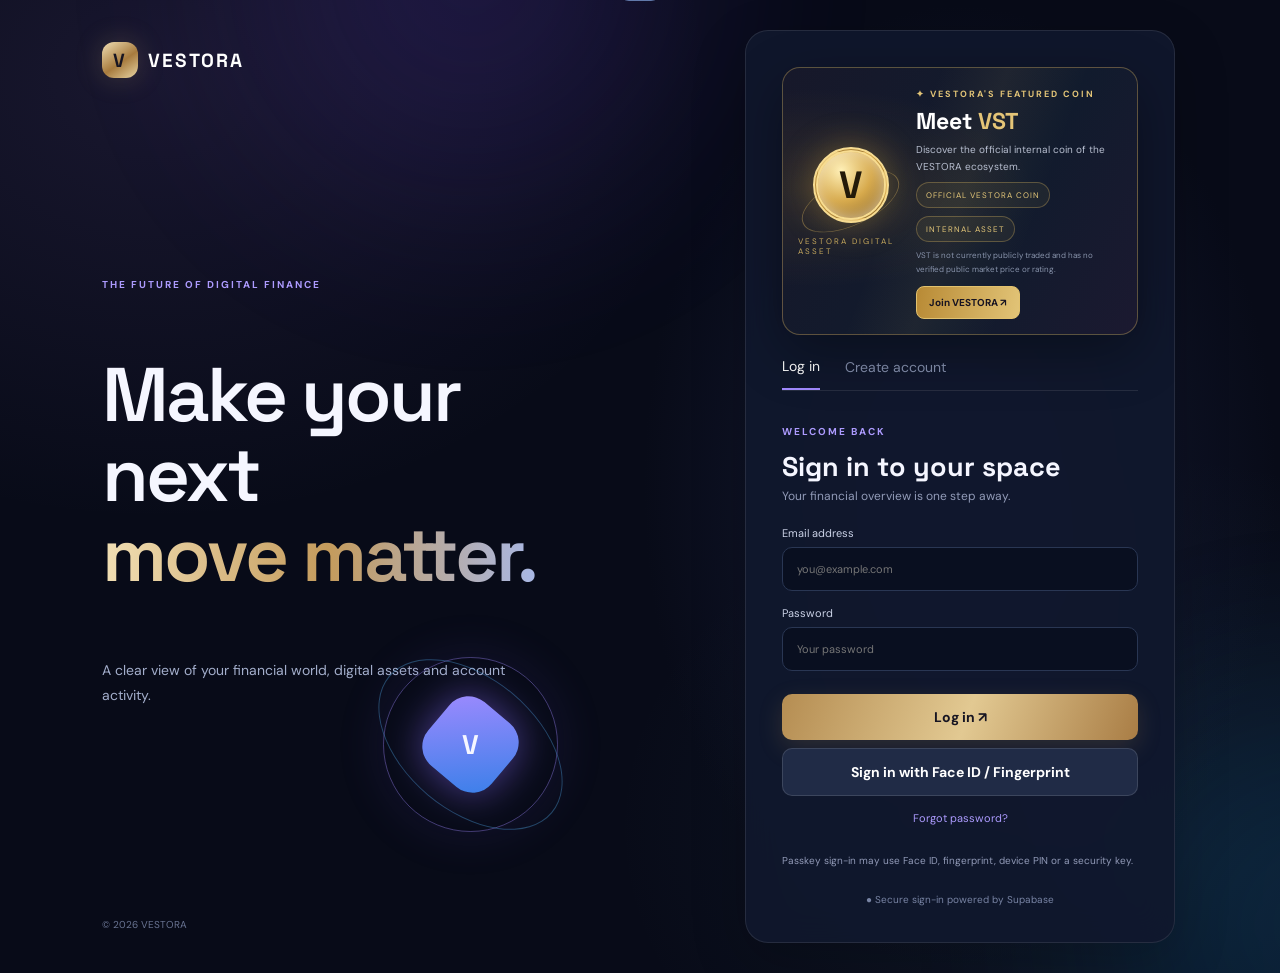
==== index.html @ 26b1bb0a "Revamp admin panel layout and content Updated the admin panel layout and content for better clarity " ====
<!doctype html>
<html lang="en">
<head>
<meta charset="utf-8">
<meta name="viewport" content="width=device-width,initial-scale=1">
<meta name="theme-color" content="#080b18">
<title>VESTORA</title>

<link rel="preconnect" href="https://fonts.googleapis.com">
<link href="https://fonts.googleapis.com/css2?family=DM+Sans:wght@400;500;600;700&family=Space+Grotesk:wght@400;500;600;700&display=swap" rel="stylesheet">

<link rel="stylesheet" href="styles.css">
<link rel="stylesheet" href="markets.css">
<link rel="stylesheet" href="vestora-luxury.css">

<style>
.vst-promo {
  position:relative;
  display:grid;
  grid-template-columns:180px 1fr;
  gap:22px;
  align-items:center;
  overflow:hidden;
  margin:22px 0;
  padding:22px;
  border:1px solid #c9a85a66;
  border-radius:18px;
  background:
    radial-gradient(ellipse at 8% 45%,#b98a2c25,transparent 48%),
    linear-gradient(120deg,#17182a,#111b2d 60%,#1b1930);
  box-shadow:0 18px 55px #0005;
}
.vst-promo:after {
  content:"";
  position:absolute;
  inset:0;
  pointer-events:none;
  background:linear-gradient(110deg,transparent 35%,#e4c16a10 50%,transparent 68%);
}
.vst-promo-art {
  position:relative;
  min-height:155px;
  display:flex;
  flex-direction:column;
  align-items:center;
  justify-content:center;
  gap:13px;
}
.vst-coin-mark {
  z-index:1;
  width:105px;
  height:105px;
  display:grid;
  place-items:center;
  border-radius:50%;
  font:700 52px 'Space Grotesk';
  color:#231a09;
  background:radial-gradient(circle at 35% 28%,#fff0b7,#d7aa4d 48%,#825d20);
  border:5px double #f7dc91;
  box-shadow:0 0 35px #d5a43d66,inset 0 0 14px #fff8;
}
.vst-orbit {
  position:absolute;
  width:145px;
  height:145px;
  border:1px solid #d6b15c66;
  border-radius:50%;
  transform:rotate(-25deg) scaleY(.45);
  animation:vstOrbit 12s linear infinite;
}
@keyframes vstOrbit {
  to {transform:rotate(335deg) scaleY(.45)}
}
.vst-promo-art small {
  font-size:8px;
  letter-spacing:2px;
  color:#c5a85e;
}
.vst-promo-copy {
  position:relative;
  z-index:1;
}
.vst-eyebrow {
  font-size:9px;
  letter-spacing:2px;
  font-weight:700;
  color:#e2c477;
}
.vst-promo-copy h2 {
  font-size:clamp(25px,3vw,36px);
  margin:9px 0;
  color:#fff;
}
.vst-promo-copy h2 em {
  font-style:normal;
  color:#e5c577;
}
.vst-promo-copy>p {
  font-size:12px;
  line-height:1.7;
  color:#b8bfd0;
}
.vst-tags {
  display:flex;
  flex-wrap:wrap;
  gap:8px;
  margin:13px 0;
}
.vst-tags span {
  font-size:8px;
  letter-spacing:1px;
  padding:7px 9px;
  border-radius:20px;
  border:1px solid #d4b15d55;
  color:#e4c779;
  background:#d4b15d12;
}
.vst-disclaimer {
  font-size:9px!important;
  color:#8994ac!important;
}
.vst-market-btn {
  border:1px solid #e1c16e;
  background:linear-gradient(100deg,#b88a35,#e2c477);
  color:#171321;
  padding:11px 16px;
  border-radius:9px;
  font-weight:700;
  font-size:11px;
  margin-top:5px;
}
.vst-market-btn:hover {
  transform:translateY(-2px);
  box-shadow:0 8px 25px #d5a43d44;
}
.vst-promo-landing {
  grid-template-columns:105px 1fr;
  gap:13px;
  margin:0 0 22px;
  padding:15px;
}
.vst-promo-landing .vst-promo-art {
  min-height:110px;
}
.vst-promo-landing .vst-coin-mark {
  width:76px;
  height:76px;
  font-size:38px;
}
.vst-promo-landing .vst-orbit {
  width:105px;
  height:105px;
}
.vst-promo-landing .vst-promo-copy h2 {
  font-size:23px;
  margin:5px 0;
}
.vst-promo-landing .vst-promo-copy>p {
  font-size:10px;
  margin:5px 0;
}
.vst-promo-landing .vst-tags {
  margin:7px 0;
}
.vst-promo-landing .vst-disclaimer {
  font-size:8px!important;
}
.vst-create-btn {
  display:inline-block;
  margin-top:5px;
  border:1px solid #e1c16e;
  background:linear-gradient(100deg,#b88a35,#e2c477);
  color:#171321;
  padding:9px 12px;
  border-radius:8px;
  font-size:10px;
  font-weight:700;
  cursor:pointer;
}
@media(max-width:850px) {
  .vst-promo {
    grid-template-columns:125px 1fr;
    gap:13px;
    padding:16px;
  }
  .vst-coin-mark {
    width:85px;
    height:85px;
    font-size:42px;
  }
  .vst-orbit {
    width:120px;
    height:120px;
  }
}
@media(max-width:560px) {
  .vst-promo,.vst-promo-landing {
    grid-template-columns:1fr;
    gap:7px;
    padding:17px;
  }
  .vst-promo-art {
    min-height:125px;
  }
  .vst-promo-landing .vst-promo-art {
    min-height:105px;
  }
  .vst-promo-copy h2 {
    font-size:25px;
  }
}
</style>

<script src="https://cdn.jsdelivr.net/npm/@supabase/supabase-js@2.105.0"></script>
</head>

<body>
<div class="glow g1"></div>
<div class="glow g2"></div>
<div id="toast"></div>

<!-- LOGIN AND SIGNUP -->
<main id="auth" class="auth">

  <section class="pitch">
    <a class="brand"><b>V</b> VESTORA</a>
    <div>
      <small>THE FUTURE OF DIGITAL FINANCE</small>
      <h1>Make your next<br><em>move matter.</em></h1>
      <p>A clear view of your financial world, digital assets and account activity.</p>
      <div class="orb"><span>V</span></div>
    </div>
    <footer>© 2026 VESTORA</footer>
  </section>

  <section class="authside">
    <div class="card">

      <div class="brand mobile"><b>V</b> VESTORA</div>

      <!-- FEATURED VST PROMOTION -->
      <section class="vst-promo vst-promo-landing">
        <div class="vst-promo-art">
          <span class="vst-orbit"></span>
          <span class="vst-coin-mark">V</span>
          <small>VESTORA DIGITAL ASSET</small>
        </div>
        <div class="vst-promo-copy">
          <span class="vst-eyebrow">✦ VESTORA'S FEATURED COIN</span>
          <h2>Meet <em>VST</em></h2>
          <p>Discover the official internal coin of the VESTORA ecosystem.</p>
          <div class="vst-tags">
            <span>OFFICIAL VESTORA COIN</span>
            <span>INTERNAL ASSET</span>
          </div>
          <p class="vst-disclaimer">
            VST is not currently publicly traded and has no verified public market price or rating.
          </p>
          <button type="button" class="vst-create-btn" data-tab="signup">
            Join VESTORA ↗
          </button>
        </div>
      </section>

      <div class="tabs">
        <button class="selected" data-tab="login">Log in</button>
        <button data-tab="signup">Create account</button>
      </div>

      <div id="login" class="form">
        <small>WELCOME BACK</small>
        <h2>Sign in to your space</h2>
        <p>Your financial overview is one step away.</p>

        <label>Email address
          <input id="liEmail" type="email" autocomplete="email" placeholder="you@example.com">
        </label>

        <label>Password
          <input id="liPass" type="password" autocomplete="current-password" placeholder="Your password">
        </label>

        <button id="loginBtn" class="primary">Log in ↗</button>
        <button id="passkeyLoginBtn" class="secondary">Sign in with Face ID / Fingerprint</button>
        <button id="forgot" class="link">Forgot password?</button>
        <p class="fine">Passkey sign-in may use Face ID, fingerprint, device PIN or a security key.</p>
      </div>

      <div id="signup" class="form hide">
        <small>START YOUR JOURNEY</small>
        <h2>Create your account</h2>
        <p>Set up your VESTORA account.</p>

        <label>Full name
          <input id="suName" placeholder="Your full name">
        </label>

        <label>Username
          <input id="suUser" placeholder="Choose a username">
        </label>

        <label>Email address
          <input id="suEmail" type="email" placeholder="you@example.com">
        </label>

        <label>Password
          <input id="suPass" type="password" minlength="8" placeholder="At least 8 characters">
        </label>

        <button id="signupBtn" class="primary">Create account ↗</button>
        <p class="fine">By creating an account, you agree to use VESTORA in accordance with its terms and applicable laws.</p>
      </div>

      <div id="reset" class="form hide">
        <small>ACCOUNT RECOVERY</small>
        <h2>Reset password</h2>
        <p>We'll email you a password reset link.</p>

        <label>Email address
          <input id="reEmail" type="email" placeholder="you@example.com">
        </label>

        <button id="resetBtn" class="primary">Send reset link</button>
        <button id="back" class="link">Back to log in</button>
      </div>

      <div class="secure">● Secure sign-in powered by Supabase</div>
    </div>
  </section>
</main>

<!-- MAIN APPLICATION -->
<main id="app" class="app hide">

  <aside>
    <a class="brand"><b>V</b> VESTORA</a>
    <small class="sidehead">WORKSPACE</small>
    <nav>
      <button class="active" data-page="overview">⌂　Overview</button>
      <button data-page="markets">⌁　Markets</button>
      <button data-page="wallet">▣　Wallet & deposits</button>
      <button data-page="activity">↗　Activity</button>
      <button id="adminNav" class="hide" data-page="admin">⚙　Admin panel</button>
    </nav>
  </aside>

  <section class="work">

    <header>
      <div>
        <small>YOUR FINANCIAL OVERVIEW</small>
        <h2 id="title">Overview</h2>
      </div>
      <button id="logout" class="header-logout">⇥ Log out</button>
      <span id="avatar">V</span>
    </header>

    <div class="content">

      <!-- OVERVIEW -->
      <section id="overview" class="page">

        <div class="welcome">
          <div>
            <h1>Welcome, <span id="name">there</span>.</h1>
            <p>Your VESTORA account at a glance.</p>
          </div>
          <small id="date"></small>
        </div>

        <!-- FEATURED VST COIN -->
        <section class="vst-promo vst-promo-home">
          <div class="vst-promo-art">
            <span class="vst-orbit"></span>
            <span class="vst-coin-mark">V</span>
            <small>THE VESTORA ECOSYSTEM</small>
          </div>

          <div class="vst-promo-copy">
            <span class="vst-eyebrow">✦ VESTORA'S FEATURED COIN</span>
            <h2>VST <em>— Your platform's coin.</em></h2>
            <p>
              Get to know the official internal coin of VESTORA.
              Discover its role in the platform and explore its details.
            </p>

            <div class="vst-tags">
              <span>OFFICIAL COIN</span>
              <span>INTERNAL ASSET</span>
            </div>

            <p class="vst-disclaimer">
              VST is not currently publicly traded. No public price,
              trading volume or independent rating is being claimed.
            </p>

            <button type="button" class="vst-market-btn" data-go="markets">
              Explore VST in Markets ↗
            </button>
          </div>
        </section>

        <div class="notice">
          <b>Account and transaction status</b>
          <p>
            Only deposits that have been independently verified and approved
            by an authorised administrator can be credited. Never send funds
            until you have confirmed the receiving address and network.
          </p>
        </div>

        <div class="notice">
          <b>🔐 Secure your account with a passkey</b>
          <p>
            Your device may use Face ID, fingerprint, PIN or a security key.
            VESTORA does not receive your biometric data.
          </p>
          <button id="registerPasskeyBtn" class="primary compact">
            Set up Face ID / Fingerprint
          </button>
        </div>

        <div class="stats">
          <article class="featured">
            <small>USD WALLET BALANCE</small>
            <h2 id="balance">$0.00</h2>
            <p>Available wallet balance</p>
          </article>
          <article>
            <small>ACCOUNT</small>
            <h2 id="accountStatus">Active</h2>
            <p>Signed-in profile</p>
          </article>
          <article>
            <small>CRYPTO ASSETS</small>
            <h2>10</h2>
            <p>Market watchlist</p>
          </article>
        </div>

        <h3>Explore VESTORA</h3>
        <div class="quick">
          <button data-go="wallet">▣<b>Wallet & deposits</b><small>View deposit options ↗</small></button>
          <button data-go="markets">⌁<b>Crypto markets</b><small>Market data status ↗</small></button>
          <button data-go="activity">↗<b>Recent activity</b><small>Review transactions ↗</small></button>
        </div>
      </section>

      <!-- MARKETS -->
      <section id="markets" class="page hide vestora-markets">
        <div class="market-heading">
          <div>
            <small>SPOT MARKET OVERVIEW</small>
            <h1>Markets</h1>
            <p>Explore digital asset prices and market movements.</p>
          </div>
          <span class="market-live"><i></i> LIVE MARKET DATA</span>
        </div>

        <div class="market-ticker">
          <span>BTC <b id="tickerBTC">—</b></span>
          <span>ETH <b id="tickerETH">—</b></span>
          <span>BNB <b id="tickerBNB">—</b></span>
          <span>SOL <b id="tickerSOL">—</b></span>
        </div>

        <div class="market-layout">
          <section class="market-main">
            <div class="market-pair-head">
              <div class="market-coin-title">
                <img id="marketCoinLogo" src="https://assets.coincap.io/assets/icons/btc@2x.png" alt="Bitcoin logo">
                <div>
                  <h2 id="marketPairTitle">BTC / USDT</h2>
                  <small id="marketCoinName">Bitcoin · Spot market</small>
                </div>
              </div>
              <div class="market-current">
                <strong id="marketCurrentPrice">Loading…</strong>
                <span id="marketPriceChange">Fetching market data</span>
              </div>
            </div>

            <div class="market-stats">
              <div><small>24H HIGH</small><b id="marketHigh">—</b></div>
              <div><small>24H LOW</small><b id="marketLow">—</b></div>
              <div><small>24H VOLUME</small><b id="marketVolume">—</b></div>
              <div><small>24H CHANGE</small><b id="marketChangeStat">—</b></div>
            </div>

            <div class="chart-toolbar">
              <div id="chartIntervals">
                <button class="selected" data-interval="1m">1m</button>
                <button data-interval="5m">5m</button>
                <button data-interval="15m">15m</button>
                <button data-interval="1h">1H</button>
                <button data-interval="4h">4H</button>
                <button data-interval="1d">1D</button>
              </div>
              <span>Price chart · USD</span>
            </div>

            <div id="vestoraPriceChart" class="market-chart">
              <div class="chart-loading">Loading price chart…</div>
            </div>

            <div class="market-chart-foot">
              <span>Data source: Binance historical data and Bybit live trade feed</span>
              <span>Market information only · No trading</span>
            </div>
          </section>

          <aside class="market-side">
            <div class="market-list-head">
              <div><h3>Spot markets</h3><small>Prices in USDT</small></div>
              <button id="marketWatchToggle" class="watch-toggle">☆ Watchlist</button>
            </div>

            <label class="market-search">
              <span>⌕</span>
              <input id="marketSearch" type="search" placeholder="Search coin or pair">
            </label>

            <div class="market-table-head">
              <span>ASSET / PAIR</span>
              <span>LAST PRICE</span>
              <span>24H</span>
            </div>

            <div id="marketCoinRows">
              <div class="chart-loading">Loading markets…</div>
            </div>
          </aside>
        </div>

        <p id="marketStatus" class="market-status">
          Connecting to live public market data…
        </p>
      </section>

      <!-- WALLET -->
      <section id="wallet" class="page hide">
        <small>YOUR ACCOUNT</small>
        <h1>Wallet & deposits</h1>

        <div class="wallet">
          <small>AVAILABLE USD BALANCE</small>
          <h2 id="balance2">$0.00</h2>
          <span class="pill">USD WALLET</span>
        </div>

        <div class="notice">
          <b>Deposit processing</b>
          <p>
            Deposit requests are recorded for administrator review.
            A submitted transaction hash is not proof of payment.
            An administrator must independently verify the transaction
            on the correct blockchain before approving a credit.
          </p>
        </div>

        <div class="panel">
          <h3>Submit a deposit transaction</h3>

          <label>Network
            <select id="depositNetwork">
              <option value="BTC_MAINNET">Bitcoin Mainnet (BTC)</option>
              <option value="BNB_SMART_CHAIN">BNB Smart Chain (BEP20)</option>
            </select>
          </label>

          <label>Amount sent
            <input id="depositAmount" type="number" min="0" step="any" placeholder="Amount in BTC or BNB">
          </label>

          <label>Transaction hash
            <input id="depositHash" placeholder="Paste the blockchain transaction hash">
          </label>

          <button id="submitDeposit" class="primary">Submit for review</button>
        </div>

        <div class="panel">
          <h3>Receiving addresses</h3>
          <p class="fine">
            Confirm the address and network with VESTORA support before transferring funds.
            Sending assets on the wrong network may result in permanent loss.
          </p>

          <div class="address">
            <b>BTC · Bitcoin Mainnet</b>
            <code>bc1qyw5hj746zg6h9cwv1wzj3mfaacus5fnepldz0u</code>
            <button class="copy" data-copy="bc1qyw5hj746zg6h9cwv1wzj3mfaacus5fnepldz0u">Copy</button>
          </div>

          <div class="address">
            <b>BNB · BNB Smart Chain (BEP20)</b>
            <code>0x8D976805B946da236Ae4f52b0fb58dd55AFC5DB8</code>
            <button class="copy" data-copy="0x8D976805B946da236Ae4f52b0fb58dd55AFC5DB8">Copy</button>
          </div>
        </div>

        <div class="table">
          <h3>My deposit requests</h3>
          <table>
            <thead>
              <tr><th>Asset</th><th>Amount</th><th>Status</th><th>Submitted</th></tr>
            </thead>
            <tbody id="depositRows">
              <tr><td colspan="4">No deposit requests.</td></tr>
            </tbody>
          </table>
        </div>
      </section>

      <!-- ACTIVITY -->
      <section id="activity" class="page hide">
        <small>ACCOUNT TIMELINE</small>
        <h1>Activity</h1>
        <div class="table">
          <h3>Recent transactions</h3>
          <table>
            <thead>
              <tr><th>Type</th><th>Description</th><th>Amount</th><th>Status</th></tr>
            </thead>
            <tbody id="activityRows">
              <tr><td colspan="4">No activity yet.</td></tr>
            </tbody>
          </table>
        </div>
      </section>

      <!-- ADMIN -->
      <section id="admin" class="page hide">
        <div id="adminDashboardHome" class="admin-dashboard-home">
          <small>VESTORA CONTROL CENTRE</small>
          <h1>Admin Dashboard</h1>
          <p class="admin-dashboard-intro">Choose a management area to continue.</p>

          <div class="admin-dashboard-grid">
            <button type="button" class="admin-dashboard-card" data-admin-view="deposits">
              <span class="admin-card-icon">⇩</span>
              <span class="admin-card-copy">
                <strong>Pending Deposits</strong>
                <small>Review deposit requests and manage approvals</small>
              </span>
              <span class="admin-card-arrow">↗</span>
            </button>

            <button type="button" class="admin-dashboard-card" data-admin-view="balance">
              <span class="admin-card-icon">＄</span>
              <span class="admin-card-copy">
                <strong>Balance Management</strong>
                <small>Find a customer and adjust their USD or VST balance</small>
              </span>
              <span class="admin-card-arrow">↗</span>
            </button>

            <button type="button" class="admin-dashboard-card" data-admin-view="history">
              <span class="admin-card-icon">≡</span>
              <span class="admin-card-copy">
                <strong>Balance Adjustment History</strong>
                <small>Review the recorded admin balance changes</small>
              </span>
              <span class="admin-card-arrow">↗</span>
            </button>
          </div>
        </div>

        <!-- PENDING DEPOSITS -->
        <section id="adminViewDeposits" class="admin-subview hide">
          <button type="button" class="admin-back-button" data-admin-back>← Back to Admin Dashboard</button>
          <small>DEPOSIT CONTROL</small>
          <h1>Pending Deposits</h1>
          <div class="notice">
            <b>Manual verification required</b>
            <p>
              Before approval, independently inspect the transaction on the correct blockchain explorer,
              confirm the receiving address, asset, amount, confirmations and that the transaction has
              not already been credited. This interface does not automatically monitor blockchains.
            </p>
          </div>
          <div class="table">
            <h3>Deposit requests awaiting review</h3>
            <table>
              <thead>
                <tr>
                  <th>User</th><th>Network / asset</th><th>Amount</th><th>Transaction hash</th><th>Action</th>
                </tr>
              </thead>
              <tbody id="adminDeposits">
                <tr><td colspan="5">No pending requests.</td></tr>
              </tbody>
            </table>
          </div>
        </section>

        <!-- CUSTOMER BALANCE MANAGEMENT -->
        <section id="adminViewBalance" class="admin-subview hide">
          <button type="button" class="admin-back-button" data-admin-back>← Back to Admin Dashboard</button>
          <small>ACCOUNT CONTROLS</small>
          <h1>Balance Management</h1>
          <div class="panel admin-balance-panel">
            <h3>Customer Balance Management</h3>
            <label>Search customer by name or username
              <input id="balanceCustomerSearch" type="search" placeholder="Enter customer name or username">
            </label>
            <button id="balanceCustomerSearchBtn" class="primary compact">Search Customers</button>
            <div id="balanceCustomerResults" class="balance-customer-results"></div>

            <div id="balanceCustomerSelected" class="balance-customer-selected hide">
              <h3 id="balanceCustomerName"></h3>
              <p id="balanceCustomerUsername"></p>
              <div class="balance-customer-balances">
                <div><small>USD BALANCE</small><strong id="adminUsdBalance">$0.00</strong></div>
                <div><small>VST BALANCE</small><strong id="adminVstBalance">0 VST</strong></div>
              </div>
              <label>Currency
                <select id="balanceCurrency">
                  <option value="USD">USD</option>
                  <option value="VST">VST</option>
                </select>
              </label>
              <label>Adjustment
                <select id="balanceAdjustmentType">
                  <option value="credit">Credit</option>
                  <option value="debit">Debit</option>
                </select>
              </label>
              <label>Amount
                <input id="balanceAdjustmentAmount" type="number" min="0" step="any" placeholder="Enter amount">
              </label>
              <label>Reason
                <input id="balanceAdjustmentReason" type="text" placeholder="Reason for adjustment">
              </label>
              <button id="applyBalanceAdjustment" class="primary compact" disabled>Review and Apply Adjustment</button>
            </div>
          </div>
        </section>

        <!-- BALANCE ADJUSTMENT AUDIT HISTORY -->
        <section id="adminViewHistory" class="admin-subview hide">
          <button type="button" class="admin-back-button" data-admin-back>← Back to Admin Dashboard</button>
          <small>ADMIN AUDIT</small>
          <h1>Balance Adjustment History</h1>
          <div class="table balance-adjustment-history">
            <h3>Recorded balance changes</h3>
            <table>
              <thead>
                <tr>
                  <th>Date</th><th>Customer</th><th>Admin</th><th>Currency</th>
                  <th>Action</th><th>Amount</th><th>Before</th><th>After</th><th>Reason</th>
                </tr>
              </thead>
              <tbody id="balanceAdjustmentLogs">
                <tr><td colspan="9">No records yet.</td></tr>
              </tbody>
            </table>
          </div>
        </section>
      </section>

    </div>

    <footer class="appfooter">
      VESTORA · Digital asset services involve risk. Verify all transaction details before sending funds.
    </footer>
  </section>
</main>

<script src="config.js"></script>
<script src="https://unpkg.com/lightweight-charts@4.2.0/dist/lightweight-charts.standalone.production.js"></script>
<script src="markets.js"></script>
<script src="app.js"></script>
<script src="vestora-settings.js"></script>

</body>
</html>
---- styles.css ----
:root{--bg:#080b18;--panel:#11182c;--line:#ffffff18;--txt:#f5f6ff;--muted:#929bb8;--violet:#a18aff;--blue:#58aaff}*{box-sizing:border-box}body{margin:0;background:var(--bg);color:var(--txt);font:14px 'DM Sans',sans-serif;min-height:100vh}.glow{position:fixed;width:430px;height:430px;border-radius:50%;filter:blur(110px);opacity:.16;pointer-events:none}.g1{background:#7046e8;top:-240px;left:20%}.g2{background:#087fc4;right:-250px;bottom:-240px}.hide{display:none!important}button,input,select{font:inherit}button{cursor:pointer}.brand{display:flex;gap:10px;align-items:center;color:white;text-decoration:none;font:700 19px 'Space Grotesk';letter-spacing:2px}.brand b{display:grid;place-items:center;width:36px;height:36px;border-radius:12px;background:linear-gradient(135deg,#b18aff,#438bfa);box-shadow:0 0 25px #8b69ff77}.auth{min-height:100vh;display:grid;grid-template-columns:1fr 1fr}.pitch{padding:42px 8vw;display:flex;flex-direction:column;justify-content:space-between;position:relative;overflow:hidden}.pitch>div{max-width:540px;margin:auto 0;position:relative}.pitch small,.form>small,.page>small,header small{color:#ad9bff;letter-spacing:2px;font-size:10px;font-weight:700}.pitch h1{font:600 clamp(48px,6vw,76px)/1.05 'Space Grotesk';letter-spacing:-3px}.pitch em{font-style:normal;background:linear-gradient(90deg,#bba7ff,#58baff);color:transparent;background-clip:text}.pitch p{color:#a3aecb;line-height:1.8;max-width:410px}.pitch footer{color:#697492;font-size:10px}.orb{position:absolute;right:-20px;bottom:-110px;width:175px;height:175px;border:1px solid #a18aff66;border-radius:50%;display:grid;place-items:center;box-shadow:0 0 50px #7757d522}.orb:before,.orb:after{content:"";position:absolute;inset:20px -20px;border:1px solid #58baff55;border-radius:50%;transform:rotate(40deg)}.orb:after{inset:45px;background:linear-gradient(135deg,#a18aff,#367fe8);border:0;border-radius:25px;box-shadow:0 0 40px #8c6cff88}.orb span{z-index:1;font:700 27px 'Space Grotesk'}.authside{display:grid;place-items:center;padding:30px;background:radial-gradient(ellipse,#171d38,transparent 70%)}.card{width:min(430px,100%);padding:36px;border:1px solid var(--line);border-radius:23px;background:#11182def;box-shadow:0 25px 80px #0008}.mobile{display:none}.tabs{display:flex;gap:25px;border-bottom:1px solid var(--line);margin-bottom:30px}.tabs button,.link{background:none;border:0;color:#8792b0;padding:0 0 13px}.tabs .selected{color:white;border-bottom:2px solid var(--violet)}h2,h1,h3{font-family:'Space Grotesk'}.form h2{font-size:27px;margin:10px 0 4px}.form>p{color:var(--muted);font-size:12px;margin:0 0 22px}.form label,.panel label{display:block;color:#cbd2e7;font-size:11px;margin:15px 0}.form input,.panel input,.panel select{display:block;width:100%;margin-top:7px;padding:14px;border-radius:10px;border:1px solid #293653;background:#090f20;color:white;outline:0}.primary,.secondary{width:100%;padding:14px;border:0;border-radius:10px;background:linear-gradient(100deg,#916df5,#4487ed);color:white;font-weight:700;margin-top:8px}.secondary{background:#202b46;border:1px solid #ffffff20}.compact{width:auto;padding:10px 14px}.link{display:block;margin:15px auto;color:#ad9bff;font-size:11px}.fine{font-size:10px!important;line-height:1.5;color:#a0a9c3}.secure{text-align:center;color:#7884a4;font-size:10px;margin-top:25px}#toast{position:fixed;z-index:20;top:15px;left:50%;transform:translate(-50%,-150%);background:#26365b;border:1px solid #6179aa;color:white;padding:13px 20px;border-radius:10px;transition:.3s;max-width:90vw}#toast.show{transform:translate(-50%,0)}.app{min-height:100vh;display:grid;grid-template-columns:235px 1fr}.app aside{height:100vh;position:sticky;top:0;padding:28px 17px;border-right:1px solid var(--line);background:#0b1020;display:flex;flex-direction:column}.app aside .brand{margin:0 10px 45px}.sidehead{color:#66718f;font-size:9px;letter-spacing:2px;margin:0 12px 13px}.app nav{display:grid;gap:7px}.app nav button{background:none;border:1px solid transparent;color:#929dbb;text-align:left;padding:13px;border-radius:10px}.app nav button.active,.app nav button:hover{background:#8b70e522;border-color:#9e89ff33;color:white}.work{min-width:0;display:flex;flex-direction:column}header{height:85px;border-bottom:1px solid var(--line);display:flex;align-items:center;gap:17px;padding:0 4vw}header div{margin-right:auto}header h2{font-size:20px;margin:3px 0}.header-logout{border:1px solid #ffffff24;background:#17213a;color:white;padding:10px 14px;border-radius:9px;font-size:11px;font-weight:600}#avatar{width:34px;height:34px;display:grid;place-items:center;border-radius:50%;background:linear-gradient(135deg,#ae8aff,#4388ed);font-weight:bold}.content{padding:32px 4vw;flex:1}.welcome{display:flex;justify-content:space-between;align-items:center}.welcome h1,.page h1{font-size:29px;margin:0 0 6px}.welcome p,.page>p{color:var(--muted);font-size:12px}.welcome small{color:#909ab7}.notice{margin:24px 0;padding:16px;border:1px solid #8c74df55;border-radius:12px;background:#5f4a9d1a;color:#c5bce6;font-size:12px}.notice p{color:#a0a9c3;margin:5px 0 0;font-size:11px;line-height:1.6}.stats{display:grid;grid-template-columns:1.3fr 1fr 1fr;gap:14px}.stats article,.wallet,.panel{padding:21px;border:1px solid var(--line);border-radius:14px;background:linear-gradient(140deg,#151e35,#101629)}.stats .featured,.wallet{background:linear-gradient(120deg,#2a224c,#172c4a);border-color:#9b80f055}.stats small,.wallet small{color:#a9b3d0;font-size:9px;letter-spacing:1px}.stats h2,.wallet h2{font-size:29px;margin:17px 0 4px}.stats p{color:#8d9aba;font-size:10px}.content h3{margin:0 0 15px}.quick{display:grid;grid-template-columns:repeat(3,1fr);gap:14px}.quick button{text-align:left;padding:20px;border:1px solid var(--line);border-radius:13px;background:#121a2e;color:#b8a5ff;font-size:22px}.quick b,.quick small{display:block}.quick b{font-size:12px;color:white;margin:15px 0 5px}.quick small{font-size:10px;color:#909bb8}.wallet{max-width:500px;margin-top:20px}.wallet h2{font-size:38px}.pill{background:#292342;color:#c0adff;padding:6px 9px;border-radius:6px;font-size:8px;letter-spacing:1px}.panel{margin-top:20px;max-width:760px}.panel label{margin:14px 0}.panel .primary{max-width:250px}.address{padding:13px 0;border-bottom:1px solid var(--line);display:grid;gap:9px}.address code{word-break:break-all;color:#c8c0ee;font-size:11px}.copy,.approve,.reject{border:1px solid #ffffff25;background:#202b46;color:white;padding:8px 12px;border-radius:7px;width:max-content}.table{margin-top:22px;border:1px solid var(--line);border-radius:13px;overflow:auto;background:#11182b;padding:16px}.table h3{margin:0 0 15px}table{width:100%;border-collapse:collapse;min-width:500px}th,td{text-align:left;padding:13px;border-bottom:1px solid #ffffff10;font-size:11px}th{color:#8994b2}td{color:#c6cce0}td code{word-break:break-all;font-size:10px}.reject{background:#4a2634;margin-left:5px}.approve{background:#234535}.appfooter{padding:16px 4vw;border-top:1px solid var(--line);font-size:9px;color:#707b99}@media(max-width:850px){.auth{grid-template-columns:1fr}.pitch{display:none}.mobile{display:flex;margin-bottom:25px}.app{grid-template-columns:70px 1fr}.app aside{padding:18px 8px}.app aside .brand{font-size:0;margin:0 7px 35px}.app nav button{font-size:0;text-align:center;padding:13px 3px}.app nav button:first-letter{font-size:18px}.sidehead{display:none}.stats{grid-template-columns:1fr 1fr}.stats article:first-child{grid-column:span 2}.quick{grid-template-columns:1fr 1fr}}@media(max-width:560px){.card{padding:24px 20px}.app{display:block;padding-bottom:64px}.app aside{position:fixed;z-index:5;top:auto;bottom:0;left:0;right:0;width:100%;height:62px;padding:5px;border:0;border-top:1px solid var(--line)}.app aside .brand,.sidehead{display:none}.app nav{display:flex;justify-content:space-around}.app nav button{flex:1;padding:8px 2px;font-size:8px!important;text-align:center}.app nav button:first-letter{font-size:15px}header{height:72px;padding:0 15px}.content{padding:23px 15px}.welcome h1,.page h1{font-size:24px}.welcome small{display:none}.stats{gap:8px}.stats article{padding:13px}.stats h2{font-size:23px}.quick{grid-template-columns:1fr}.appfooter{padding:13px 15px}}
/* =====================================
   VESTORA ADMIN BALANCE MANAGEMENT
===================================== */

.admin-balance-panel {
  max-width: 100%;
  margin-top: 24px;
  padding: 24px;
  border: 1px solid #ffffff20;
  border-radius: 16px;
  background: linear-gradient(145deg, #151e35, #101629);
}

.admin-balance-panel h3 {
  margin-bottom: 10px;
}

.admin-balance-panel p {
  color: #929bb8;
  font-size: 12px;
  line-height: 1.6;
}

.balance-customer-results {
  display: grid;
  gap: 10px;
  margin-top: 15px;
}

.balance-customer-result {
  display: flex;
  align-items: center;
  justify-content: space-between;
  gap: 12px;
  width: 100%;
  padding: 14px;
  border: 1px solid #ffffff18;
  border-radius: 10px;
  background: #0d1528;
  color: #f5f6ff;
  text-align: left;
  cursor: pointer;
  transition: .2s ease;
}

.balance-customer-result:hover {
  border-color: #a18aff;
  background: #1b2340;
}

.balance-customer-result strong {
  display: block;
  font-size: 13px;
}

.balance-customer-result small {
  display: block;
  margin-top: 5px;
  color: #929bb8;
  font-size: 11px;
}

.balance-customer-selected {
  margin-top: 20px;
  padding: 20px;
  border: 1px solid #a18aff55;
  border-radius: 13px;
  background: #171b35;
}

.balance-customer-selected h3 {
  margin-bottom: 5px;
}

.balance-customer-selected label {
  display: block;
  margin: 15px 0;
  color: #cbd2e7;
  font-size: 11px;
}

.balance-customer-selected input,
.balance-customer-selected select,
.admin-balance-panel input,
.admin-balance-panel select {
  display: block;
  width: 100%;
  margin-top: 7px;
  padding: 13px;
  border: 1px solid #293653;
  border-radius: 9px;
  background: #090f20;
  color: white;
  outline: none;
}

.balance-customer-selected input:focus,
.balance-customer-selected select:focus,
.admin-balance-panel input:focus,
.admin-balance-panel select:focus {
  border-color: #a18aff;
  box-shadow: 0 0 0 2px #a18aff20;
}

.balance-customer-balances {
  display: grid;
  grid-template-columns: repeat(2, minmax(0, 1fr));
  gap: 12px;
  margin: 18px 0;
}

.balance-customer-balances > div {
  padding: 16px;
  border: 1px solid #ffffff16;
  border-radius: 11px;
  background: #0d1528;
}

.balance-customer-balances small {
  display: block;
  color: #929bb8;
  font-size: 10px;
}

.balance-customer-balances strong {
  display: block;
  margin-top: 9px;
  color: #c3b1ff;
  font-size: 21px;
  overflow-wrap: anywhere;
}

.admin-balance-panel button:disabled,
.balance-customer-selected button:disabled {
  opacity: .45;
  cursor: not-allowed;
}

.balance-adjustment-history {
  width: 100%;
  margin-top: 22px;
  overflow-x: auto;
  border: 1px solid #ffffff18;
  border-radius: 12px;
  background: #11182b;
}

.balance-adjustment-history table {
  min-width: 850px;
  width: 100%;
  border-collapse: collapse;
}

.balance-adjustment-history th,
.balance-adjustment-history td {
  padding: 13px;
  border-bottom: 1px solid #ffffff12;
  text-align: left;
  font-size: 11px;
}

.balance-adjustment-history th {
  color: #929bb8;
  white-space: nowrap;
}

.balance-adjustment-history td {
  color: #d0d5e8;
  overflow-wrap: anywhere;
}

.balance-adjustment-history tr:last-child td {
  border-bottom: 0;
}

@media(max-width:600px) {
  .admin-balance-panel {
    padding: 16px;
  }

  .balance-customer-selected {
    padding: 15px;
  }

  .balance-customer-balances {
    grid-template-columns: 1fr 1fr;
    gap: 8px;
  }

  .balance-customer-balances > div {
    padding: 12px;
  }

  .balance-customer-balances strong {
    font-size: 17px;
  }

  .balance-customer-result {
    padding: 12px;
  }
}
---- markets.css ----
/* Exchange-inspired VESTORA market terminal */
.vestora-markets{max-width:1500px}
.market-heading{display:flex;justify-content:space-between;align-items:center;gap:15px;margin-bottom:20px}
.market-heading h1{margin:5px 0;font-size:29px}
.market-heading p{margin:0;color:var(--muted);font-size:12px}
.market-live{white-space:nowrap;color:#7de0b0;font-size:9px;letter-spacing:1px;border:1px solid #38b98255;background:#1b69401c;padding:8px 10px;border-radius:20px}
.market-live i{display:inline-block;width:6px;height:6px;border-radius:50%;background:#45d69a;margin-right:6px;box-shadow:0 0 9px #45d69a}
.market-ticker{display:flex;gap:25px;overflow:auto;padding:13px 16px;border:1px solid var(--line);border-radius:12px;background:#11182b;margin-bottom:17px}
.market-ticker span{white-space:nowrap;color:#8995b4;font-size:10px}
.market-ticker b{color:#f3f5ff;margin-left:7px;font-size:11px}
.market-layout{display:grid;grid-template-columns:minmax(0,1.7fr) minmax(310px,1fr);gap:15px;align-items:start}
.market-main,.market-side{min-width:0;background:#101729;border:1px solid var(--line);border-radius:14px;overflow:hidden}
.market-main{padding:18px}
.market-pair-head{display:flex;justify-content:space-between;align-items:center;gap:12px}
.market-coin-title{display:flex;align-items:center;gap:12px;min-width:0}
.market-coin-title img{width:38px;height:38px;object-fit:contain}
.market-coin-title h2{margin:0;font-size:19px}
.market-coin-title small{display:block;color:#8793b1;font-size:10px;margin-top:4px}
.market-current{text-align:right}
.market-current strong{display:block;font:600 23px 'Space Grotesk';white-space:nowrap}
.market-current span{font-size:11px}
.positive{color:#20c98b!important}.negative{color:#f05e78!important}
.market-stats{display:grid;grid-template-columns:repeat(4,1fr);gap:8px;padding:17px 0;margin-top:12px;border-bottom:1px solid var(--line)}
.market-stats div{min-width:0}.market-stats small{display:block;color:#7783a1;font-size:8px;letter-spacing:.7px;margin-bottom:6px}
.market-stats b{font-size:11px;font-weight:600;white-space:nowrap}
.chart-toolbar{display:flex;justify-content:space-between;align-items:center;gap:10px;padding:14px 0 8px}
.chart-toolbar>div{display:flex;gap:4px}
.chart-toolbar button{border:0;background:transparent;color:#8d99b8;padding:7px 9px;border-radius:6px;font-size:10px}
.chart-toolbar button.selected{background:#8e73ec2a;color:#c4b5ff}
.chart-toolbar>span{color:#73809f;font-size:9px}
.market-chart{height:340px;width:100%;position:relative}
.chart-loading{padding:25px;text-align:center;color:#8490ad;font-size:11px}
.market-chart-foot{display:flex;justify-content:space-between;gap:10px;color:#6f7b98;font-size:9px;padding-top:8px;border-top:1px solid var(--line)}
.market-side{padding:15px}
.market-list-head{display:flex;justify-content:space-between;align-items:center;margin-bottom:14px}
.market-list-head h3{margin:0 0 4px;font-size:16px}
.market-list-head small{color:#8290ae;font-size:9px}
.watch-toggle{border:1px solid #ffffff20;background:#1a2340;color:#bdb0ff;padding:7px 9px;border-radius:7px;font-size:9px}
.watch-toggle.active{background:#5d4a992f;border-color:#a18aff88}
.market-search{display:flex;align-items:center;gap:8px;padding:0 11px;border:1px solid #ffffff1b;background:#090f20;border-radius:8px;color:#9ca8c5}
.market-search input{min-width:0;width:100%;padding:11px 0;border:0;outline:0;background:transparent;color:white;font-size:11px}
.market-table-head{display:grid;grid-template-columns:1.2fr 1fr .55fr;gap:6px;padding:14px 3px 9px;color:#75819e;font-size:8px;letter-spacing:.5px}
.market-table-head span:nth-child(2),.market-table-head span:nth-child(3){text-align:right}
.market-coin-row{width:100%;display:grid;grid-template-columns:1.2fr 1fr .55fr;gap:6px;align-items:center;text-align:left;padding:11px 3px;border:0;border-top:1px solid #ffffff0d;background:transparent;color:#f2f4ff}
.market-coin-row.selected{background:#8e73ec19}
.market-asset{display:flex;align-items:center;gap:8px;min-width:0}
.market-asset img{width:25px;height:25px;object-fit:contain;flex-shrink:0}
.market-asset b,.market-asset small{display:block;white-space:nowrap}
.market-asset b{font-size:10px}.market-asset small{font-size:8px;color:#7f8ba8;margin-top:3px}
.market-row-price{text-align:right;font-size:10px;white-space:nowrap}
.market-row-change{text-align:right;font-size:9px;white-space:nowrap}
.market-empty{padding:20px;text-align:center;color:#8793b1;font-size:10px}
.market-status{color:#74809d;font-size:9px;margin:12px 2px}
@media(max-width:1050px){.market-layout{grid-template-columns:1fr}.market-side{order:2}.market-coin-rows{display:grid;grid-template-columns:1fr 1fr;column-gap:15px}.market-chart{height:310px}}
@media(max-width:560px){.market-heading h1{font-size:24px}.market-live{font-size:8px}.market-ticker{gap:17px}.market-main{padding:12px}.market-current strong{font-size:18px}.market-coin-title h2{font-size:16px}.market-stats{grid-template-columns:repeat(2,1fr);row-gap:14px}.market-chart{height:280px}.chart-toolbar{align-items:flex-start;flex-direction:column}.market-coin-rows{grid-template-columns:1fr}.market-chart-foot{font-size:8px}.market-side{padding:12px}}
---- vestora-luxury.css ----
/* VESTORA luxury experience layer */
:root{--lux-gold:#d9bd82;--lux-gold-soft:#f0dfb8;--lux-glass:rgba(19,25,43,.78)}
body{background-image:radial-gradient(ellipse at 12% 8%,rgba(139,104,202,.13),transparent 35%),radial-gradient(ellipse at 88% 85%,rgba(75,133,166,.12),transparent 32%)}
.brand b{background:linear-gradient(145deg,#f1dfb4,#a77b3e 55%,#e8d5a4);color:#171522;box-shadow:0 0 28px #d8b97838}
.pitch h1 em{background-image:linear-gradient(90deg,#f1dfb4,#c49b5c 52%,#a9b8e5)}
.card,.stats article,.panel,.table,.quick button{backdrop-filter:blur(16px);box-shadow:0 18px 55px #0003}
.primary{background:linear-gradient(110deg,#b58d52,#e2c992 52%,#a97d45);color:#171522;box-shadow:0 8px 25px #b58d5230;transition:transform .25s,filter .25s,box-shadow .25s}
.primary:hover,.lux-action:hover{transform:translateY(-2px);filter:brightness(1.08);box-shadow:0 10px 28px #b58d5240}
button{transition:transform .2s ease,border-color .2s ease,background .2s ease}
.pitch .orb{animation:luxFloat 8s ease-in-out infinite}
.pitch .orb:before{animation:luxOrbit 14s linear infinite}
.authside .card{animation:luxCardIn .8s cubic-bezier(.2,.8,.2,1) both}
@keyframes luxFloat{0%,100%{transform:translateY(0)}50%{transform:translateY(-13px)}}
@keyframes luxOrbit{to{transform:rotate(400deg)}}
@keyframes luxCardIn{from{opacity:0;transform:translateY(18px) scale(.985)}to{opacity:1;transform:translateY(0) scale(1)}}
.lux-page-heading{margin-bottom:23px}
.lux-page-heading>small{color:var(--lux-gold);letter-spacing:2px;font-size:10px;font-weight:700}
.lux-page-heading h1{font:600 32px 'Space Grotesk';margin:7px 0}
.lux-page-heading p{color:var(--muted);font-size:12px}
.lux-settings-grid{display:grid;grid-template-columns:repeat(2,minmax(0,1fr));gap:16px}
.lux-setting-card{padding:23px;border:1px solid #d4b77b28;border-radius:17px;background:linear-gradient(145deg,rgba(25,31,49,.94),rgba(13,19,33,.91));box-shadow:0 15px 45px #0003;min-width:0}
.lux-card-icon{width:38px;height:38px;border-radius:12px;display:grid;place-items:center;background:#d4b77b18;border:1px solid #d4b77b44;color:var(--lux-gold);font-size:20px;margin-bottom:14px}
.lux-setting-card h3{font:600 17px 'Space Grotesk';margin:0 0 6px;color:var(--txt)}
.lux-setting-card p{font-size:11px;line-height:1.65;color:var(--muted);margin:0 0 18px}
.lux-setting-row{display:flex;align-items:center;justify-content:space-between;gap:12px;border-top:1px solid var(--line);padding-top:16px}
.lux-setting-row b,.lux-setting-row small{display:block}
.lux-setting-row b{font-size:12px}.lux-setting-row small,.lux-note{font-size:10px;color:var(--muted);margin-top:5px}
.lux-action{border:1px solid #d4b77b66;border-radius:9px;padding:10px 13px;background:#d4b77b18;color:var(--lux-gold-soft);font-size:11px;font-weight:700;white-space:nowrap}
.lux-action.primary{background:linear-gradient(110deg,#b58d52,#e2c992 52%,#a97d45);color:#171522;border:0}
.lux-action.danger{border-color:#a75b6866;background:#8e35431c;color:#e9aab3}
.lux-actions{display:flex;flex-wrap:wrap;gap:9px}
.lux-passkey-status{font-size:11px;color:var(--lux-gold-soft);padding:12px;border:1px solid var(--line);border-radius:9px;margin:12px 0}
.lux-form label{display:block;color:#cbd2e7;font-size:11px;margin:13px 0}
.lux-form input,.lux-form select,.lux-form textarea{display:block;width:100%;margin-top:7px;padding:12px;border-radius:9px;border:1px solid #293653;background:#090f20;color:white;outline:0;font:inherit}
.lux-form textarea{resize:vertical;min-height:90px}
.lux-form input:focus,.lux-form select:focus,.lux-form textarea:focus{border-color:var(--lux-gold);box-shadow:0 0 0 3px #d4b77b18}
.lux-form .lux-action{margin-top:5px}
.lux-splash{position:fixed;inset:0;z-index:1000;display:grid;place-items:center;background:radial-gradient(ellipse at center,#25203a 0,#0a0d19 58%,#050710 100%);opacity:0;pointer-events:none;transition:opacity .55s ease}
.lux-splash.visible{opacity:1}
.lux-splash.leaving{opacity:0}
.lux-splash-brand{display:flex;align-items:center;flex-direction:column;gap:12px;position:relative;z-index:2;animation:luxReveal 1.1s cubic-bezier(.2,.8,.2,1) both}
.lux-splash-mark{width:78px;height:78px;display:grid;place-items:center;border-radius:24px;background:linear-gradient(145deg,#f1dfb4,#a77b3e 58%,#e8d5a4);color:#141522;font:700 43px 'Space Grotesk';box-shadow:0 0 75px #d8b97855}
.lux-splash-brand strong{font:700 28px 'Space Grotesk';letter-spacing:7px;color:#f4e6c8}
.lux-splash-brand small{font-size:9px;letter-spacing:3px;color:#c5b18a}
.lux-splash-orbit{position:absolute;width:260px;height:260px;border:1px solid #d4b77b4d;border-radius:50%;box-shadow:0 0 75px #d4b77b14;animation:luxOrbit 7s linear infinite}
.lux-splash-orbit:before,.lux-splash-orbit:after{content:"";position:absolute;inset:24px -20px;border:1px solid #9d8bd855;border-radius:50%;transform:rotate(58deg)}
.lux-splash-orbit:after{inset:53px -35px;transform:rotate(-48deg);border-color:#d4b77b35}
@keyframes luxReveal{from{opacity:0;transform:translateY(20px) scale(.92);filter:blur(8px)}to{opacity:1;transform:translateY(0) scale(1);filter:blur(0)}}
:root[data-vestora-theme="light"]{--bg:#f2f0eb;--panel:#fff;--line:#1d29401c;--txt:#202538;--muted:#697187}
:root[data-vestora-theme="light"] body{background-color:#f2f0eb;color:var(--txt);background-image:radial-gradient(ellipse at 12% 8%,#c8b7e344,transparent 35%),radial-gradient(ellipse at 88% 85%,#a8c9d744,transparent 32%)}
:root[data-vestora-theme="light"] .app aside{background:#ebe8e1}
:root[data-vestora-theme="light"] .brand{color:#202538}
:root[data-vestora-theme="light"] .app nav button{color:#596176}
:root[data-vestora-theme="light"] .app nav button.active,:root[data-vestora-theme="light"] .app nav button:hover{color:#252337;background:#d8cba9;border-color:#b99c6266}
:root[data-vestora-theme="light"] header{border-color:#1d29401c}
:root[data-vestora-theme="light"] .header-logout{background:#fff;color:#30364a;border-color:#1d294033}
:root[data-vestora-theme="light"] #avatar{color:white}
:root[data-vestora-theme="light"] .stats article,:root[data-vestora-theme="light"] .panel,:root[data-vestora-theme="light"] .table,:root[data-vestora-theme="light"] .quick button{background:#fff;border-color:#1d294022}
:root[data-vestora-theme="light"] .stats article h2,:root[data-vestora-theme="light"] .quick b,:root[data-vestora-theme="light"] .table h3{color:#202538}
:root[data-vestora-theme="light"] .stats article p,:root[data-vestora-theme="light"] .quick small,:root[data-vestora-theme="light"] td{color:#657087}
:root[data-vestora-theme="light"] .stats .featured,:root[data-vestora-theme="light"] .wallet{background:linear-gradient(120deg,#e8ddc5,#d8e2ed)}
:root[data-vestora-theme="light"] .notice{background:#eee8f6;border-color:#c9b8df;color:#51436a}
:root[data-vestora-theme="light"] .notice p{color:#665d77}
:root[data-vestora-theme="light"] .lux-setting-card{background:linear-gradient(145deg,#fff,#f4f1e9);border-color:#b99c6244}
:root[data-vestora-theme="light"] .lux-setting-card h3{color:#202538}
:root[data-vestora-theme="light"] .lux-form input,:root[data-vestora-theme="light"] .lux-form select,:root[data-vestora-theme="light"] .lux-form textarea{background:#fff;color:#202538;border-color:#c9cbd2}
:root[data-vestora-theme="light"] .address code{color:#4c5267}
:root[data-vestora-theme="light"] .appfooter{color:#70778b}
:root[data-vestora-theme="light"] .lux-setting-row b{color:#202538}
@media(max-width:760px){.lux-settings-grid{grid-template-columns:1fr}.lux-setting-card{padding:19px}.lux-setting-row{align-items:flex-start;flex-direction:column}.lux-page-heading h1{font-size:27px}}
@media(prefers-reduced-motion:reduce){*,*:before,*:after{animation-duration:.01ms!important;animation-iteration-count:1!important;scroll-behavior:auto!important;transition-duration:.01ms!important}}
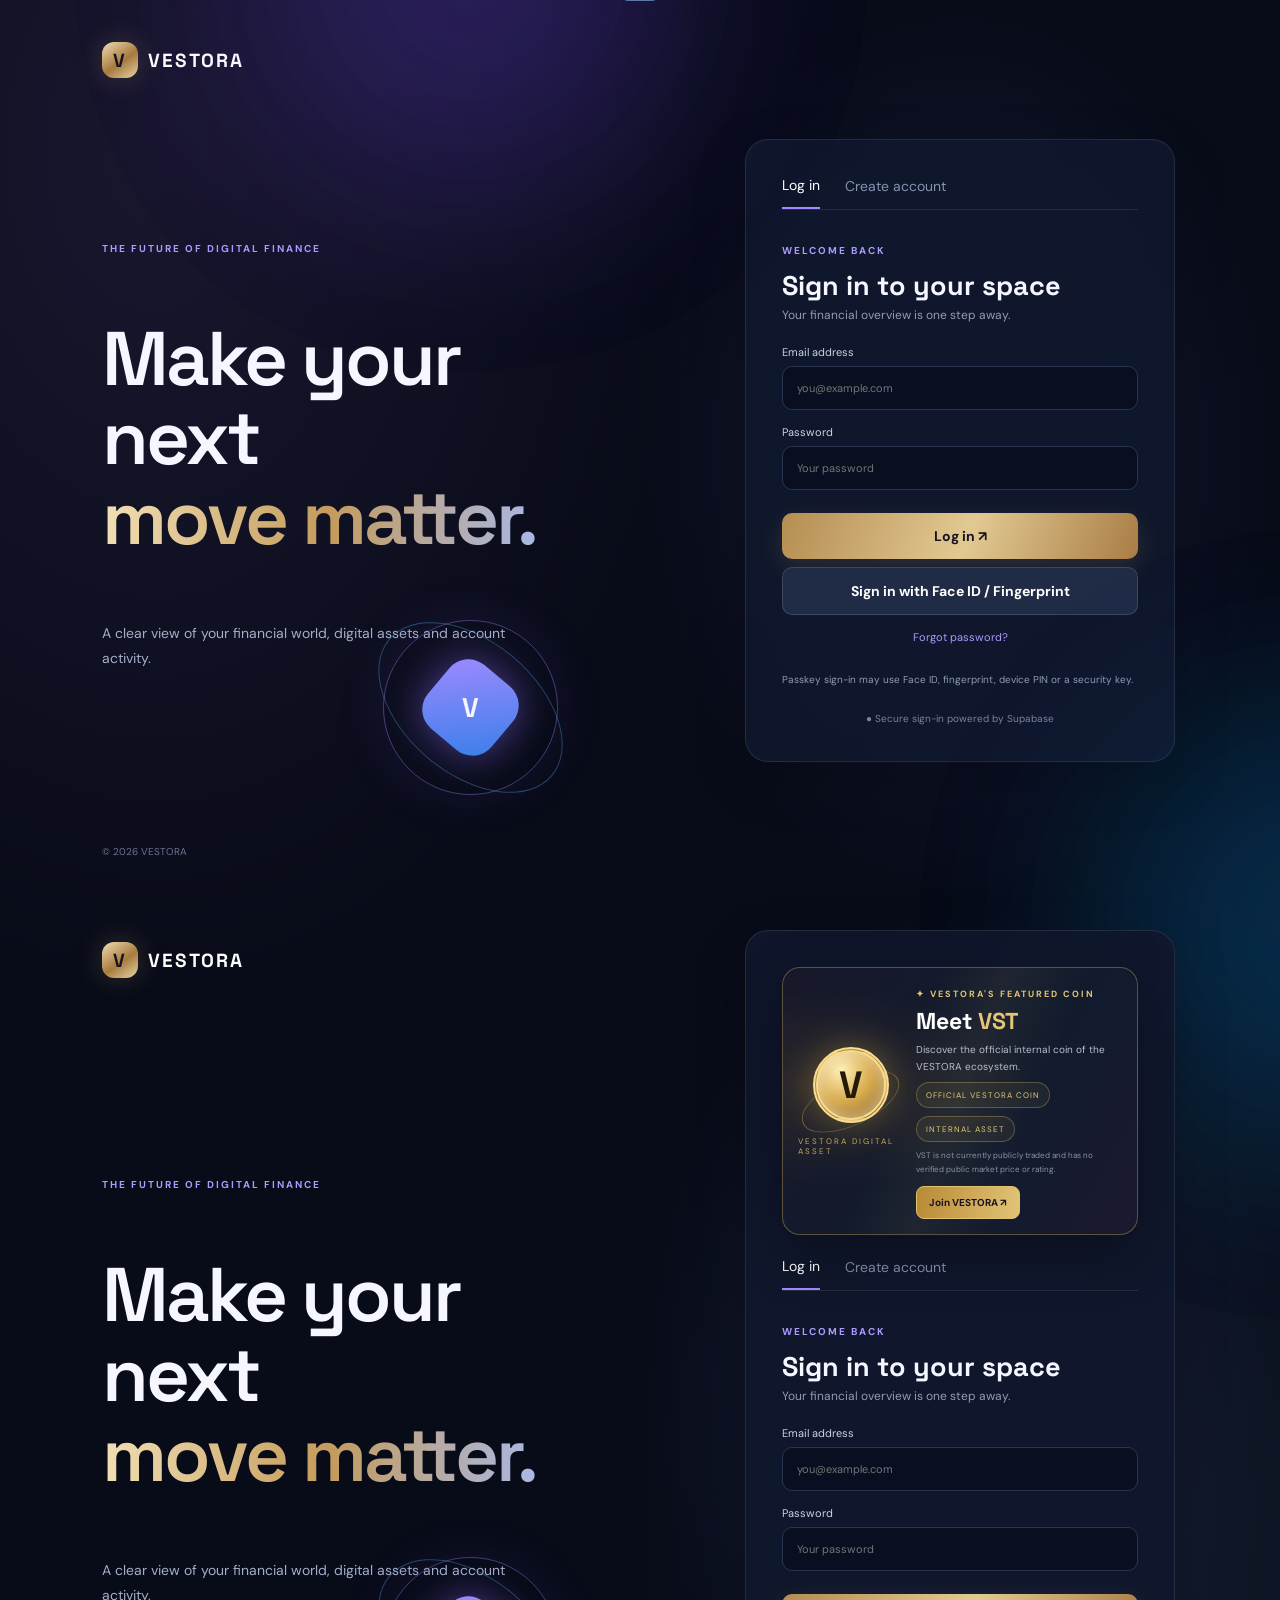
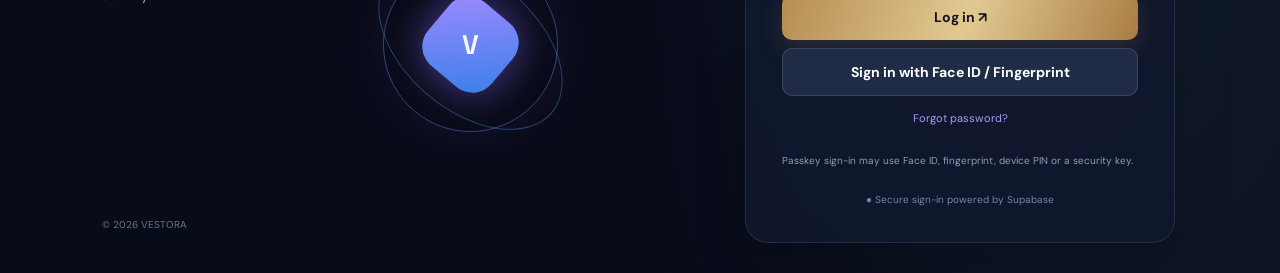
==== commit cbfe51ef: "Implement login and signup forms in index.html Added login and signup forms with validation and user" ====
--- a/index.html
+++ b/index.html
@@ -1,4 +1,10 @@
 <!doctype html>
+<html lang="en">
+<head>
+<meta charset="utf-8">
+<meta name="viewport" content="width=device-width,initial-scale=1">
+<meta name="theme-color" content="#080b18">
+<title>VESTORA</title><!doctype html>
 <html lang="en">
 <head>
 <meta charset="utf-8">
@@ -237,30 +243,6 @@
     <div class="card">
 
       <div class="brand mobile"><b>V</b> VESTORA</div>
-
-      <!-- FEATURED VST PROMOTION -->
-      <section class="vst-promo vst-promo-landing">
-        <div class="vst-promo-art">
-          <span class="vst-orbit"></span>
-          <span class="vst-coin-mark">V</span>
-          <small>VESTORA DIGITAL ASSET</small>
-        </div>
-        <div class="vst-promo-copy">
-          <span class="vst-eyebrow">✦ VESTORA'S FEATURED COIN</span>
-          <h2>Meet <em>VST</em></h2>
-          <p>Discover the official internal coin of the VESTORA ecosystem.</p>
-          <div class="vst-tags">
-            <span>OFFICIAL VESTORA COIN</span>
-            <span>INTERNAL ASSET</span>
-          </div>
-          <p class="vst-disclaimer">
-            VST is not currently publicly traded and has no verified public market price or rating.
-          </p>
-          <button type="button" class="vst-create-btn" data-tab="signup">
-            Join VESTORA ↗
-          </button>
-        </div>
-      </section>
 
       <div class="tabs">
         <button class="selected" data-tab="login">Log in</button>
@@ -775,3 +757,773 @@
 
 </body>
 </html>
+
+<link rel="preconnect" href="https://fonts.googleapis.com">
+<link href="https://fonts.googleapis.com/css2?family=DM+Sans:wght@400;500;600;700&family=Space+Grotesk:wght@400;500;600;700&display=swap" rel="stylesheet">
+
+<link rel="stylesheet" href="styles.css">
+<link rel="stylesheet" href="markets.css">
+<link rel="stylesheet" href="vestora-luxury.css">
+
+<style>
+.vst-promo {
+  position:relative;
+  display:grid;
+  grid-template-columns:180px 1fr;
+  gap:22px;
+  align-items:center;
+  overflow:hidden;
+  margin:22px 0;
+  padding:22px;
+  border:1px solid #c9a85a66;
+  border-radius:18px;
+  background:
+    radial-gradient(ellipse at 8% 45%,#b98a2c25,transparent 48%),
+    linear-gradient(120deg,#17182a,#111b2d 60%,#1b1930);
+  box-shadow:0 18px 55px #0005;
+}
+.vst-promo:after {
+  content:"";
+  position:absolute;
+  inset:0;
+  pointer-events:none;
+  background:linear-gradient(110deg,transparent 35%,#e4c16a10 50%,transparent 68%);
+}
+.vst-promo-art {
+  position:relative;
+  min-height:155px;
+  display:flex;
+  flex-direction:column;
+  align-items:center;
+  justify-content:center;
+  gap:13px;
+}
+.vst-coin-mark {
+  z-index:1;
+  width:105px;
+  height:105px;
+  display:grid;
+  place-items:center;
+  border-radius:50%;
+  font:700 52px 'Space Grotesk';
+  color:#231a09;
+  background:radial-gradient(circle at 35% 28%,#fff0b7,#d7aa4d 48%,#825d20);
+  border:5px double #f7dc91;
+  box-shadow:0 0 35px #d5a43d66,inset 0 0 14px #fff8;
+}
+.vst-orbit {
+  position:absolute;
+  width:145px;
+  height:145px;
+  border:1px solid #d6b15c66;
+  border-radius:50%;
+  transform:rotate(-25deg) scaleY(.45);
+  animation:vstOrbit 12s linear infinite;
+}
+@keyframes vstOrbit {
+  to {transform:rotate(335deg) scaleY(.45)}
+}
+.vst-promo-art small {
+  font-size:8px;
+  letter-spacing:2px;
+  color:#c5a85e;
+}
+.vst-promo-copy {
+  position:relative;
+  z-index:1;
+}
+.vst-eyebrow {
+  font-size:9px;
+  letter-spacing:2px;
+  font-weight:700;
+  color:#e2c477;
+}
+.vst-promo-copy h2 {
+  font-size:clamp(25px,3vw,36px);
+  margin:9px 0;
+  color:#fff;
+}
+.vst-promo-copy h2 em {
+  font-style:normal;
+  color:#e5c577;
+}
+.vst-promo-copy>p {
+  font-size:12px;
+  line-height:1.7;
+  color:#b8bfd0;
+}
+.vst-tags {
+  display:flex;
+  flex-wrap:wrap;
+  gap:8px;
+  margin:13px 0;
+}
+.vst-tags span {
+  font-size:8px;
+  letter-spacing:1px;
+  padding:7px 9px;
+  border-radius:20px;
+  border:1px solid #d4b15d55;
+  color:#e4c779;
+  background:#d4b15d12;
+}
+.vst-disclaimer {
+  font-size:9px!important;
+  color:#8994ac!important;
+}
+.vst-market-btn {
+  border:1px solid #e1c16e;
+  background:linear-gradient(100deg,#b88a35,#e2c477);
+  color:#171321;
+  padding:11px 16px;
+  border-radius:9px;
+  font-weight:700;
+  font-size:11px;
+  margin-top:5px;
+}
+.vst-market-btn:hover {
+  transform:translateY(-2px);
+  box-shadow:0 8px 25px #d5a43d44;
+}
+.vst-promo-landing {
+  grid-template-columns:105px 1fr;
+  gap:13px;
+  margin:0 0 22px;
+  padding:15px;
+}
+.vst-promo-landing .vst-promo-art {
+  min-height:110px;
+}
+.vst-promo-landing .vst-coin-mark {
+  width:76px;
+  height:76px;
+  font-size:38px;
+}
+.vst-promo-landing .vst-orbit {
+  width:105px;
+  height:105px;
+}
+.vst-promo-landing .vst-promo-copy h2 {
+  font-size:23px;
+  margin:5px 0;
+}
+.vst-promo-landing .vst-promo-copy>p {
+  font-size:10px;
+  margin:5px 0;
+}
+.vst-promo-landing .vst-tags {
+  margin:7px 0;
+}
+.vst-promo-landing .vst-disclaimer {
+  font-size:8px!important;
+}
+.vst-create-btn {
+  display:inline-block;
+  margin-top:5px;
+  border:1px solid #e1c16e;
+  background:linear-gradient(100deg,#b88a35,#e2c477);
+  color:#171321;
+  padding:9px 12px;
+  border-radius:8px;
+  font-size:10px;
+  font-weight:700;
+  cursor:pointer;
+}
+@media(max-width:850px) {
+  .vst-promo {
+    grid-template-columns:125px 1fr;
+    gap:13px;
+    padding:16px;
+  }
+  .vst-coin-mark {
+    width:85px;
+    height:85px;
+    font-size:42px;
+  }
+  .vst-orbit {
+    width:120px;
+    height:120px;
+  }
+}
+@media(max-width:560px) {
+  .vst-promo,.vst-promo-landing {
+    grid-template-columns:1fr;
+    gap:7px;
+    padding:17px;
+  }
+  .vst-promo-art {
+    min-height:125px;
+  }
+  .vst-promo-landing .vst-promo-art {
+    min-height:105px;
+  }
+  .vst-promo-copy h2 {
+    font-size:25px;
+  }
+}
+</style>
+
+<script src="https://cdn.jsdelivr.net/npm/@supabase/supabase-js@2.105.0"></script>
+</head>
+
+<body>
+<div class="glow g1"></div>
+<div class="glow g2"></div>
+<div id="toast"></div>
+
+<!-- LOGIN AND SIGNUP -->
+<main id="auth" class="auth">
+
+  <section class="pitch">
+    <a class="brand"><b>V</b> VESTORA</a>
+    <div>
+      <small>THE FUTURE OF DIGITAL FINANCE</small>
+      <h1>Make your next<br><em>move matter.</em></h1>
+      <p>A clear view of your financial world, digital assets and account activity.</p>
+      <div class="orb"><span>V</span></div>
+    </div>
+    <footer>© 2026 VESTORA</footer>
+  </section>
+
+  <section class="authside">
+    <div class="card">
+
+      <div class="brand mobile"><b>V</b> VESTORA</div>
+
+      <!-- FEATURED VST PROMOTION -->
+      <section class="vst-promo vst-promo-landing">
+        <div class="vst-promo-art">
+          <span class="vst-orbit"></span>
+          <span class="vst-coin-mark">V</span>
+          <small>VESTORA DIGITAL ASSET</small>
+        </div>
+        <div class="vst-promo-copy">
+          <span class="vst-eyebrow">✦ VESTORA'S FEATURED COIN</span>
+          <h2>Meet <em>VST</em></h2>
+          <p>Discover the official internal coin of the VESTORA ecosystem.</p>
+          <div class="vst-tags">
+            <span>OFFICIAL VESTORA COIN</span>
+            <span>INTERNAL ASSET</span>
+          </div>
+          <p class="vst-disclaimer">
+            VST is not currently publicly traded and has no verified public market price or rating.
+          </p>
+          <button type="button" class="vst-create-btn" data-tab="signup">
+            Join VESTORA ↗
+          </button>
+        </div>
+      </section>
+
+      <div class="tabs">
+        <button class="selected" data-tab="login">Log in</button>
+        <button data-tab="signup">Create account</button>
+      </div>
+
+      <div id="login" class="form">
+        <small>WELCOME BACK</small>
+        <h2>Sign in to your space</h2>
+        <p>Your financial overview is one step away.</p>
+
+        <label>Email address
+          <input id="liEmail" type="email" autocomplete="email" placeholder="you@example.com">
+        </label>
+
+        <label>Password
+          <input id="liPass" type="password" autocomplete="current-password" placeholder="Your password">
+        </label>
+
+        <button id="loginBtn" class="primary">Log in ↗</button>
+        <button id="passkeyLoginBtn" class="secondary">Sign in with Face ID / Fingerprint</button>
+        <button id="forgot" class="link">Forgot password?</button>
+        <p class="fine">Passkey sign-in may use Face ID, fingerprint, device PIN or a security key.</p>
+      </div>
+
+      <div id="signup" class="form hide">
+        <small>START YOUR JOURNEY</small>
+        <h2>Create your account</h2>
+        <p>Set up your VESTORA account.</p>
+
+        <label>Full name
+          <input id="suName" placeholder="Your full name">
+        </label>
+
+        <label>Username
+          <input id="suUser" placeholder="Choose a username">
+        </label>
+
+        <label>Email address
+          <input id="suEmail" type="email" placeholder="you@example.com">
+        </label>
+
+        <label>Password
+          <input id="suPass" type="password" minlength="8" placeholder="At least 8 characters">
+        </label>
+
+        <button id="signupBtn" class="primary">Create account ↗</button>
+        <p class="fine">By creating an account, you agree to use VESTORA in accordance with its terms and applicable laws.</p>
+      </div>
+
+      <div id="reset" class="form hide">
+        <small>ACCOUNT RECOVERY</small>
+        <h2>Reset password</h2>
+        <p>We'll email you a password reset link.</p>
+
+        <label>Email address
+          <input id="reEmail" type="email" placeholder="you@example.com">
+        </label>
+
+        <button id="resetBtn" class="primary">Send reset link</button>
+        <button id="back" class="link">Back to log in</button>
+      </div>
+
+      <div class="secure">● Secure sign-in powered by Supabase</div>
+    </div>
+  </section>
+</main>
+
+<!-- MAIN APPLICATION -->
+<main id="app" class="app hide">
+
+  <aside>
+    <a class="brand"><b>V</b> VESTORA</a>
+    <small class="sidehead">WORKSPACE</small>
+    <nav>
+      <button class="active" data-page="overview">⌂　Overview</button>
+      <button data-page="markets">⌁　Markets</button>
+      <button data-page="wallet">▣　Wallet & deposits</button>
+      <button data-page="activity">↗　Activity</button>
+      <button id="adminNav" class="hide" data-page="admin">⚙　Admin panel</button>
+    </nav>
+  </aside>
+
+  <section class="work">
+
+    <header>
+      <div>
+        <small>YOUR FINANCIAL OVERVIEW</small>
+        <h2 id="title">Overview</h2>
+      </div>
+      <button id="logout" class="header-logout">⇥ Log out</button>
+      <span id="avatar">V</span>
+    </header>
+
+    <div class="content">
+
+      <!-- OVERVIEW -->
+      <section id="overview" class="page">
+
+        <div class="welcome">
+          <div>
+            <h1>Welcome, <span id="name">there</span>.</h1>
+            <p>Your VESTORA account at a glance.</p>
+          </div>
+          <small id="date"></small>
+        </div>
+
+        <!-- FEATURED VST COIN -->
+        <section class="vst-promo vst-promo-home">
+          <div class="vst-promo-art">
+            <span class="vst-orbit"></span>
+            <span class="vst-coin-mark">V</span>
+            <small>THE VESTORA ECOSYSTEM</small>
+          </div>
+
+          <div class="vst-promo-copy">
+            <span class="vst-eyebrow">✦ VESTORA'S FEATURED COIN</span>
+            <h2>VST <em>— Your platform's coin.</em></h2>
+            <p>
+              Get to know the official internal coin of VESTORA.
+              Discover its role in the platform and explore its details.
+            </p>
+
+            <div class="vst-tags">
+              <span>OFFICIAL COIN</span>
+              <span>INTERNAL ASSET</span>
+            </div>
+
+            <p class="vst-disclaimer">
+              VST is not currently publicly traded. No public price,
+              trading volume or independent rating is being claimed.
+            </p>
+
+            <button type="button" class="vst-market-btn" data-go="markets">
+              Explore VST in Markets ↗
+            </button>
+          </div>
+        </section>
+
+        <div class="notice">
+          <b>Account and transaction status</b>
+          <p>
+            Only deposits that have been independently verified and approved
+            by an authorised administrator can be credited. Never send funds
+            until you have confirmed the receiving address and network.
+          </p>
+        </div>
+
+        <div class="notice">
+          <b>🔐 Secure your account with a passkey</b>
+          <p>
+            Your device may use Face ID, fingerprint, PIN or a security key.
+            VESTORA does not receive your biometric data.
+          </p>
+          <button id="registerPasskeyBtn" class="primary compact">
+            Set up Face ID / Fingerprint
+          </button>
+        </div>
+
+        <div class="stats">
+          <article class="featured">
+            <small>USD WALLET BALANCE</small>
+            <h2 id="balance">$0.00</h2>
+            <p>Available wallet balance</p>
+          </article>
+          <article>
+            <small>ACCOUNT</small>
+            <h2 id="accountStatus">Active</h2>
+            <p>Signed-in profile</p>
+          </article>
+          <article>
+            <small>CRYPTO ASSETS</small>
+            <h2>10</h2>
+            <p>Market watchlist</p>
+          </article>
+        </div>
+
+        <h3>Explore VESTORA</h3>
+        <div class="quick">
+          <button data-go="wallet">▣<b>Wallet & deposits</b><small>View deposit options ↗</small></button>
+          <button data-go="markets">⌁<b>Crypto markets</b><small>Market data status ↗</small></button>
+          <button data-go="activity">↗<b>Recent activity</b><small>Review transactions ↗</small></button>
+        </div>
+      </section>
+
+      <!-- MARKETS -->
+      <section id="markets" class="page hide vestora-markets">
+        <div class="market-heading">
+          <div>
+            <small>SPOT MARKET OVERVIEW</small>
+            <h1>Markets</h1>
+            <p>Explore digital asset prices and market movements.</p>
+          </div>
+          <span class="market-live"><i></i> LIVE MARKET DATA</span>
+        </div>
+
+        <div class="market-ticker">
+          <span>BTC <b id="tickerBTC">—</b></span>
+          <span>ETH <b id="tickerETH">—</b></span>
+          <span>BNB <b id="tickerBNB">—</b></span>
+          <span>SOL <b id="tickerSOL">—</b></span>
+        </div>
+
+        <div class="market-layout">
+          <section class="market-main">
+            <div class="market-pair-head">
+              <div class="market-coin-title">
+                <img id="marketCoinLogo" src="https://assets.coincap.io/assets/icons/btc@2x.png" alt="Bitcoin logo">
+                <div>
+                  <h2 id="marketPairTitle">BTC / USDT</h2>
+                  <small id="marketCoinName">Bitcoin · Spot market</small>
+                </div>
+              </div>
+              <div class="market-current">
+                <strong id="marketCurrentPrice">Loading…</strong>
+                <span id="marketPriceChange">Fetching market data</span>
+              </div>
+            </div>
+
+            <div class="market-stats">
+              <div><small>24H HIGH</small><b id="marketHigh">—</b></div>
+              <div><small>24H LOW</small><b id="marketLow">—</b></div>
+              <div><small>24H VOLUME</small><b id="marketVolume">—</b></div>
+              <div><small>24H CHANGE</small><b id="marketChangeStat">—</b></div>
+            </div>
+
+            <div class="chart-toolbar">
+              <div id="chartIntervals">
+                <button class="selected" data-interval="1m">1m</button>
+                <button data-interval="5m">5m</button>
+                <button data-interval="15m">15m</button>
+                <button data-interval="1h">1H</button>
+                <button data-interval="4h">4H</button>
+                <button data-interval="1d">1D</button>
+              </div>
+              <span>Price chart · USD</span>
+            </div>
+
+            <div id="vestoraPriceChart" class="market-chart">
+              <div class="chart-loading">Loading price chart…</div>
+            </div>
+
+            <div class="market-chart-foot">
+              <span>Data source: Binance historical data and Bybit live trade feed</span>
+              <span>Market information only · No trading</span>
+            </div>
+          </section>
+
+          <aside class="market-side">
+            <div class="market-list-head">
+              <div><h3>Spot markets</h3><small>Prices in USDT</small></div>
+              <button id="marketWatchToggle" class="watch-toggle">☆ Watchlist</button>
+            </div>
+
+            <label class="market-search">
+              <span>⌕</span>
+              <input id="marketSearch" type="search" placeholder="Search coin or pair">
+            </label>
+
+            <div class="market-table-head">
+              <span>ASSET / PAIR</span>
+              <span>LAST PRICE</span>
+              <span>24H</span>
+            </div>
+
+            <div id="marketCoinRows">
+              <div class="chart-loading">Loading markets…</div>
+            </div>
+          </aside>
+        </div>
+
+        <p id="marketStatus" class="market-status">
+          Connecting to live public market data…
+        </p>
+      </section>
+
+      <!-- WALLET -->
+      <section id="wallet" class="page hide">
+        <small>YOUR ACCOUNT</small>
+        <h1>Wallet & deposits</h1>
+
+        <div class="wallet">
+          <small>AVAILABLE USD BALANCE</small>
+          <h2 id="balance2">$0.00</h2>
+          <span class="pill">USD WALLET</span>
+        </div>
+
+        <div class="notice">
+          <b>Deposit processing</b>
+          <p>
+            Deposit requests are recorded for administrator review.
+            A submitted transaction hash is not proof of payment.
+            An administrator must independently verify the transaction
+            on the correct blockchain before approving a credit.
+          </p>
+        </div>
+
+        <div class="panel">
+          <h3>Submit a deposit transaction</h3>
+
+          <label>Network
+            <select id="depositNetwork">
+              <option value="BTC_MAINNET">Bitcoin Mainnet (BTC)</option>
+              <option value="BNB_SMART_CHAIN">BNB Smart Chain (BEP20)</option>
+            </select>
+          </label>
+
+          <label>Amount sent
+            <input id="depositAmount" type="number" min="0" step="any" placeholder="Amount in BTC or BNB">
+          </label>
+
+          <label>Transaction hash
+            <input id="depositHash" placeholder="Paste the blockchain transaction hash">
+          </label>
+
+          <button id="submitDeposit" class="primary">Submit for review</button>
+        </div>
+
+        <div class="panel">
+          <h3>Receiving addresses</h3>
+          <p class="fine">
+            Confirm the address and network with VESTORA support before transferring funds.
+            Sending assets on the wrong network may result in permanent loss.
+          </p>
+
+          <div class="address">
+            <b>BTC · Bitcoin Mainnet</b>
+            <code>bc1qyw5hj746zg6h9cwv1wzj3mfaacus5fnepldz0u</code>
+            <button class="copy" data-copy="bc1qyw5hj746zg6h9cwv1wzj3mfaacus5fnepldz0u">Copy</button>
+          </div>
+
+          <div class="address">
+            <b>BNB · BNB Smart Chain (BEP20)</b>
+            <code>0x8D976805B946da236Ae4f52b0fb58dd55AFC5DB8</code>
+            <button class="copy" data-copy="0x8D976805B946da236Ae4f52b0fb58dd55AFC5DB8">Copy</button>
+          </div>
+        </div>
+
+        <div class="table">
+          <h3>My deposit requests</h3>
+          <table>
+            <thead>
+              <tr><th>Asset</th><th>Amount</th><th>Status</th><th>Submitted</th></tr>
+            </thead>
+            <tbody id="depositRows">
+              <tr><td colspan="4">No deposit requests.</td></tr>
+            </tbody>
+          </table>
+        </div>
+      </section>
+
+      <!-- ACTIVITY -->
+      <section id="activity" class="page hide">
+        <small>ACCOUNT TIMELINE</small>
+        <h1>Activity</h1>
+        <div class="table">
+          <h3>Recent transactions</h3>
+          <table>
+            <thead>
+              <tr><th>Type</th><th>Description</th><th>Amount</th><th>Status</th></tr>
+            </thead>
+            <tbody id="activityRows">
+              <tr><td colspan="4">No activity yet.</td></tr>
+            </tbody>
+          </table>
+        </div>
+      </section>
+
+      <!-- ADMIN -->
+      <section id="admin" class="page hide">
+        <div id="adminDashboardHome" class="admin-dashboard-home">
+          <small>VESTORA CONTROL CENTRE</small>
+          <h1>Admin Dashboard</h1>
+          <p class="admin-dashboard-intro">Choose a management area to continue.</p>
+
+          <div class="admin-dashboard-grid">
+            <button type="button" class="admin-dashboard-card" data-admin-view="deposits">
+              <span class="admin-card-icon">⇩</span>
+              <span class="admin-card-copy">
+                <strong>Pending Deposits</strong>
+                <small>Review deposit requests and manage approvals</small>
+              </span>
+              <span class="admin-card-arrow">↗</span>
+            </button>
+
+            <button type="button" class="admin-dashboard-card" data-admin-view="balance">
+              <span class="admin-card-icon">＄</span>
+              <span class="admin-card-copy">
+                <strong>Balance Management</strong>
+                <small>Find a customer and adjust their USD or VST balance</small>
+              </span>
+              <span class="admin-card-arrow">↗</span>
+            </button>
+
+            <button type="button" class="admin-dashboard-card" data-admin-view="history">
+              <span class="admin-card-icon">≡</span>
+              <span class="admin-card-copy">
+                <strong>Balance Adjustment History</strong>
+                <small>Review the recorded admin balance changes</small>
+              </span>
+              <span class="admin-card-arrow">↗</span>
+            </button>
+          </div>
+        </div>
+
+        <!-- PENDING DEPOSITS -->
+        <section id="adminViewDeposits" class="admin-subview hide">
+          <button type="button" class="admin-back-button" data-admin-back>← Back to Admin Dashboard</button>
+          <small>DEPOSIT CONTROL</small>
+          <h1>Pending Deposits</h1>
+          <div class="notice">
+            <b>Manual verification required</b>
+            <p>
+              Before approval, independently inspect the transaction on the correct blockchain explorer,
+              confirm the receiving address, asset, amount, confirmations and that the transaction has
+              not already been credited. This interface does not automatically monitor blockchains.
+            </p>
+          </div>
+          <div class="table">
+            <h3>Deposit requests awaiting review</h3>
+            <table>
+              <thead>
+                <tr>
+                  <th>User</th><th>Network / asset</th><th>Amount</th><th>Transaction hash</th><th>Action</th>
+                </tr>
+              </thead>
+              <tbody id="adminDeposits">
+                <tr><td colspan="5">No pending requests.</td></tr>
+              </tbody>
+            </table>
+          </div>
+        </section>
+
+        <!-- CUSTOMER BALANCE MANAGEMENT -->
+        <section id="adminViewBalance" class="admin-subview hide">
+          <button type="button" class="admin-back-button" data-admin-back>← Back to Admin Dashboard</button>
+          <small>ACCOUNT CONTROLS</small>
+          <h1>Balance Management</h1>
+          <div class="panel admin-balance-panel">
+            <h3>Customer Balance Management</h3>
+            <label>Search customer by name or username
+              <input id="balanceCustomerSearch" type="search" placeholder="Enter customer name or username">
+            </label>
+            <button id="balanceCustomerSearchBtn" class="primary compact">Search Customers</button>
+            <div id="balanceCustomerResults" class="balance-customer-results"></div>
+
+            <div id="balanceCustomerSelected" class="balance-customer-selected hide">
+              <h3 id="balanceCustomerName"></h3>
+              <p id="balanceCustomerUsername"></p>
+              <div class="balance-customer-balances">
+                <div><small>USD BALANCE</small><strong id="adminUsdBalance">$0.00</strong></div>
+                <div><small>VST BALANCE</small><strong id="adminVstBalance">0 VST</strong></div>
+              </div>
+              <label>Currency
+                <select id="balanceCurrency">
+                  <option value="USD">USD</option>
+                  <option value="VST">VST</option>
+                </select>
+              </label>
+              <label>Adjustment
+                <select id="balanceAdjustmentType">
+                  <option value="credit">Credit</option>
+                  <option value="debit">Debit</option>
+                </select>
+              </label>
+              <label>Amount
+                <input id="balanceAdjustmentAmount" type="number" min="0" step="any" placeholder="Enter amount">
+              </label>
+              <label>Reason
+                <input id="balanceAdjustmentReason" type="text" placeholder="Reason for adjustment">
+              </label>
+              <button id="applyBalanceAdjustment" class="primary compact" disabled>Review and Apply Adjustment</button>
+            </div>
+          </div>
+        </section>
+
+        <!-- BALANCE ADJUSTMENT AUDIT HISTORY -->
+        <section id="adminViewHistory" class="admin-subview hide">
+          <button type="button" class="admin-back-button" data-admin-back>← Back to Admin Dashboard</button>
+          <small>ADMIN AUDIT</small>
+          <h1>Balance Adjustment History</h1>
+          <div class="table balance-adjustment-history">
+            <h3>Recorded balance changes</h3>
+            <table>
+              <thead>
+                <tr>
+                  <th>Date</th><th>Customer</th><th>Admin</th><th>Currency</th>
+                  <th>Action</th><th>Amount</th><th>Before</th><th>After</th><th>Reason</th>
+                </tr>
+              </thead>
+              <tbody id="balanceAdjustmentLogs">
+                <tr><td colspan="9">No records yet.</td></tr>
+              </tbody>
+            </table>
+          </div>
+        </section>
+      </section>
+
+    </div>
+
+    <footer class="appfooter">
+      VESTORA · Digital asset services involve risk. Verify all transaction details before sending funds.
+    </footer>
+  </section>
+</main>
+
+<script src="config.js"></script>
+<script src="https://unpkg.com/lightweight-charts@4.2.0/dist/lightweight-charts.standalone.production.js"></script>
+<script src="markets.js"></script>
+<script src="app.js"></script>
+<script src="vestora-settings.js"></script>
+
+</body>
+</html>
--- a/styles.css
+++ b/styles.css
@@ -199,4 +199,129 @@
   .balance-customer-result {
     padding: 12px;
   }
-}
+}/* VESTORA ADMIN DASHBOARD - ROW LAYOUT */
+
+.admin-dashboard-home {
+  width: 100%;
+  max-width: 1000px;
+  margin: 0 auto;
+}
+
+.admin-dashboard-home > h1,
+.admin-subview > h1 {
+  font-family: 'DM Sans', sans-serif;
+  font-size: 28px;
+  font-weight: 700;
+  letter-spacing: 0;
+  margin: 14px 0;
+}
+
+.admin-dashboard-intro {
+  color: #aab3c9;
+  font-size: 14px;
+  line-height: 1.6;
+  margin-bottom: 28px;
+}
+
+.admin-dashboard-grid {
+  display: flex;
+  flex-direction: column;
+  gap: 14px;
+  width: 100%;
+  margin-top: 25px;
+}
+
+.admin-dashboard-card {
+  display: flex;
+  align-items: center;
+  gap: 18px;
+  width: 100%;
+  min-height: 100px;
+  padding: 20px 24px;
+  border: 1px solid #293653;
+  border-radius: 13px;
+  background: #111a2e;
+  color: #ffffff;
+  text-align: left;
+  transition: background .2s ease, border-color .2s ease;
+}
+
+.admin-dashboard-card:hover {
+  background: #192541;
+  border-color: #8f7bea;
+}
+
+.admin-card-icon {
+  display: flex;
+  align-items: center;
+  justify-content: center;
+  flex-shrink: 0;
+  width: 46px;
+  height: 46px;
+  border-radius: 10px;
+  background: #272447;
+  color: #b9a7ff;
+  font-size: 22px;
+}
+
+.admin-card-copy {
+  flex: 1;
+  min-width: 0;
+}
+
+.admin-card-copy strong {
+  display: block;
+  color: #ffffff;
+  font-family: 'DM Sans', sans-serif;
+  font-size: 15px;
+  font-weight: 600;
+  letter-spacing: 0;
+  margin-bottom: 7px;
+}
+
+.admin-card-copy small {
+  display: block;
+  color: #a3aec5;
+  font-family: 'DM Sans', sans-serif;
+  font-size: 12px;
+  font-weight: 400;
+  line-height: 1.5;
+}
+
+.admin-card-arrow {
+  color: #b9a7ff;
+  font-size: 20px;
+}
+
+.admin-back-button {
+  display: inline-flex;
+  align-items: center;
+  width: auto;
+  margin-bottom: 25px;
+  padding: 12px 17px;
+  border: 1px solid #293653;
+  border-radius: 9px;
+  background: #17213a;
+  color: white;
+  font-size: 13px;
+}
+
+.admin-back-button:hover {
+  border-color: #a18aff;
+}
+
+@media(max-width: 600px) {
+  .admin-dashboard-card {
+    min-height: 90px;
+    padding: 16px;
+    gap: 13px;
+  }
+
+  .admin-card-copy strong {
+    font-size: 14px;
+  }
+
+  .admin-card-copy small {
+    font-size: 11px;
+  }
+}
--- a/styles.css
+++ b/styles.css
@@ -199,4 +199,129 @@
   .balance-customer-result {
     padding: 12px;
   }
-}
+}/* VESTORA ADMIN DASHBOARD - ROW LAYOUT */
+
+.admin-dashboard-home {
+  width: 100%;
+  max-width: 1000px;
+  margin: 0 auto;
+}
+
+.admin-dashboard-home > h1,
+.admin-subview > h1 {
+  font-family: 'DM Sans', sans-serif;
+  font-size: 28px;
+  font-weight: 700;
+  letter-spacing: 0;
+  margin: 14px 0;
+}
+
+.admin-dashboard-intro {
+  color: #aab3c9;
+  font-size: 14px;
+  line-height: 1.6;
+  margin-bottom: 28px;
+}
+
+.admin-dashboard-grid {
+  display: flex;
+  flex-direction: column;
+  gap: 14px;
+  width: 100%;
+  margin-top: 25px;
+}
+
+.admin-dashboard-card {
+  display: flex;
+  align-items: center;
+  gap: 18px;
+  width: 100%;
+  min-height: 100px;
+  padding: 20px 24px;
+  border: 1px solid #293653;
+  border-radius: 13px;
+  background: #111a2e;
+  color: #ffffff;
+  text-align: left;
+  transition: background .2s ease, border-color .2s ease;
+}
+
+.admin-dashboard-card:hover {
+  background: #192541;
+  border-color: #8f7bea;
+}
+
+.admin-card-icon {
+  display: flex;
+  align-items: center;
+  justify-content: center;
+  flex-shrink: 0;
+  width: 46px;
+  height: 46px;
+  border-radius: 10px;
+  background: #272447;
+  color: #b9a7ff;
+  font-size: 22px;
+}
+
+.admin-card-copy {
+  flex: 1;
+  min-width: 0;
+}
+
+.admin-card-copy strong {
+  display: block;
+  color: #ffffff;
+  font-family: 'DM Sans', sans-serif;
+  font-size: 15px;
+  font-weight: 600;
+  letter-spacing: 0;
+  margin-bottom: 7px;
+}
+
+.admin-card-copy small {
+  display: block;
+  color: #a3aec5;
+  font-family: 'DM Sans', sans-serif;
+  font-size: 12px;
+  font-weight: 400;
+  line-height: 1.5;
+}
+
+.admin-card-arrow {
+  color: #b9a7ff;
+  font-size: 20px;
+}
+
+.admin-back-button {
+  display: inline-flex;
+  align-items: center;
+  width: auto;
+  margin-bottom: 25px;
+  padding: 12px 17px;
+  border: 1px solid #293653;
+  border-radius: 9px;
+  background: #17213a;
+  color: white;
+  font-size: 13px;
+}
+
+.admin-back-button:hover {
+  border-color: #a18aff;
+}
+
+@media(max-width: 600px) {
+  .admin-dashboard-card {
+    min-height: 90px;
+    padding: 16px;
+    gap: 13px;
+  }
+
+  .admin-card-copy strong {
+    font-size: 14px;
+  }
+
+  .admin-card-copy small {
+    font-size: 11px;
+  }
+}
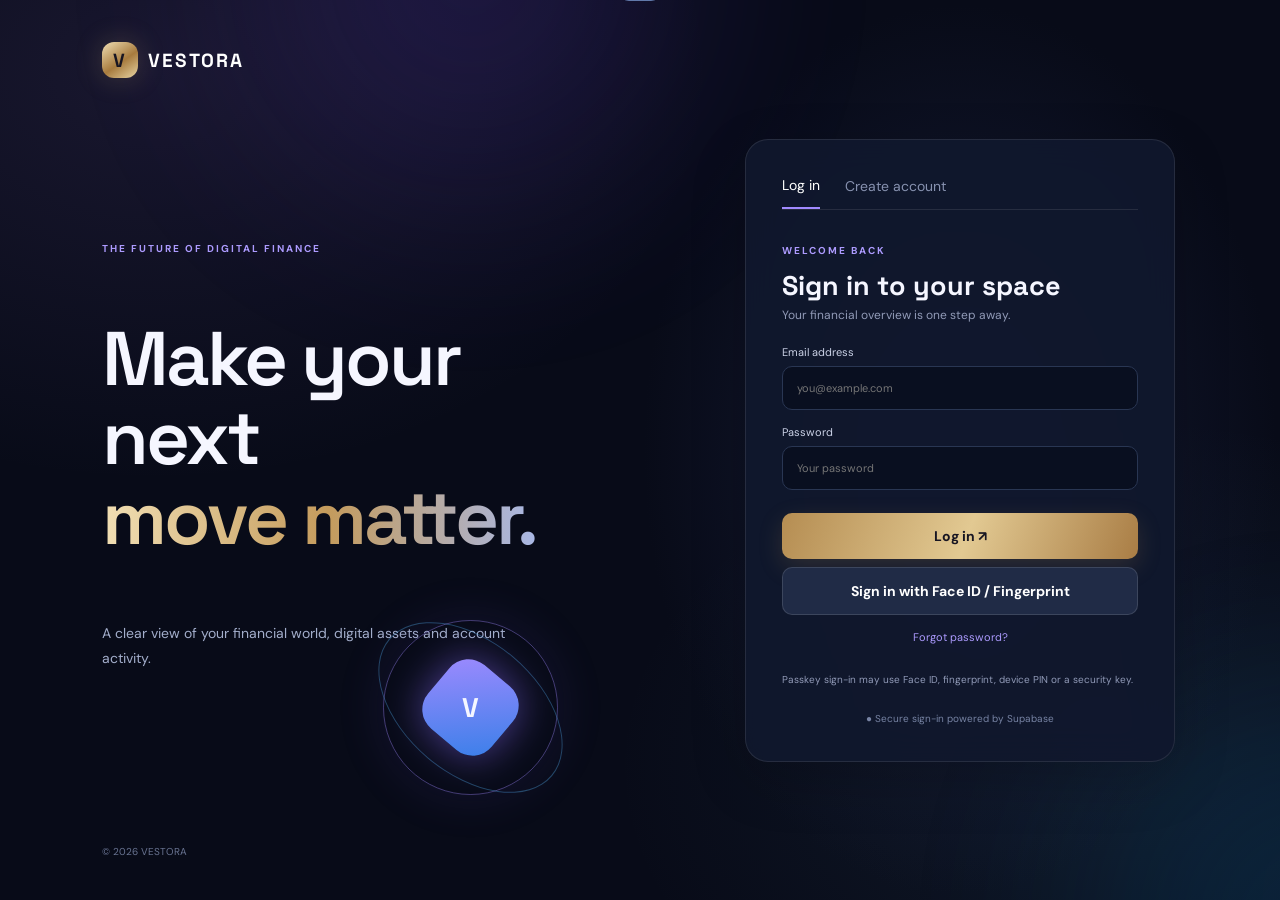
==== commit 1b447f51: "Refactor index.html by removing unused promo sections Removed redundant sections and styles for prom" ====
--- a/index.html
+++ b/index.html
@@ -1,10 +1,4 @@
 <!doctype html>
-<html lang="en">
-<head>
-<meta charset="utf-8">
-<meta name="viewport" content="width=device-width,initial-scale=1">
-<meta name="theme-color" content="#080b18">
-<title>VESTORA</title><!doctype html>
 <html lang="en">
 <head>
 <meta charset="utf-8">
@@ -139,50 +133,6 @@
   transform:translateY(-2px);
   box-shadow:0 8px 25px #d5a43d44;
 }
-.vst-promo-landing {
-  grid-template-columns:105px 1fr;
-  gap:13px;
-  margin:0 0 22px;
-  padding:15px;
-}
-.vst-promo-landing .vst-promo-art {
-  min-height:110px;
-}
-.vst-promo-landing .vst-coin-mark {
-  width:76px;
-  height:76px;
-  font-size:38px;
-}
-.vst-promo-landing .vst-orbit {
-  width:105px;
-  height:105px;
-}
-.vst-promo-landing .vst-promo-copy h2 {
-  font-size:23px;
-  margin:5px 0;
-}
-.vst-promo-landing .vst-promo-copy>p {
-  font-size:10px;
-  margin:5px 0;
-}
-.vst-promo-landing .vst-tags {
-  margin:7px 0;
-}
-.vst-promo-landing .vst-disclaimer {
-  font-size:8px!important;
-}
-.vst-create-btn {
-  display:inline-block;
-  margin-top:5px;
-  border:1px solid #e1c16e;
-  background:linear-gradient(100deg,#b88a35,#e2c477);
-  color:#171321;
-  padding:9px 12px;
-  border-radius:8px;
-  font-size:10px;
-  font-weight:700;
-  cursor:pointer;
-}
 @media(max-width:850px) {
   .vst-promo {
     grid-template-columns:125px 1fr;
@@ -200,16 +150,13 @@
   }
 }
 @media(max-width:560px) {
-  .vst-promo,.vst-promo-landing {
+  .vst-promo {
     grid-template-columns:1fr;
     gap:7px;
     padding:17px;
   }
   .vst-promo-art {
     min-height:125px;
-  }
-  .vst-promo-landing .vst-promo-art {
-    min-height:105px;
   }
   .vst-promo-copy h2 {
     font-size:25px;
@@ -757,773 +704,3 @@
 
 </body>
 </html>
-
-<link rel="preconnect" href="https://fonts.googleapis.com">
-<link href="https://fonts.googleapis.com/css2?family=DM+Sans:wght@400;500;600;700&family=Space+Grotesk:wght@400;500;600;700&display=swap" rel="stylesheet">
-
-<link rel="stylesheet" href="styles.css">
-<link rel="stylesheet" href="markets.css">
-<link rel="stylesheet" href="vestora-luxury.css">
-
-<style>
-.vst-promo {
-  position:relative;
-  display:grid;
-  grid-template-columns:180px 1fr;
-  gap:22px;
-  align-items:center;
-  overflow:hidden;
-  margin:22px 0;
-  padding:22px;
-  border:1px solid #c9a85a66;
-  border-radius:18px;
-  background:
-    radial-gradient(ellipse at 8% 45%,#b98a2c25,transparent 48%),
-    linear-gradient(120deg,#17182a,#111b2d 60%,#1b1930);
-  box-shadow:0 18px 55px #0005;
-}
-.vst-promo:after {
-  content:"";
-  position:absolute;
-  inset:0;
-  pointer-events:none;
-  background:linear-gradient(110deg,transparent 35%,#e4c16a10 50%,transparent 68%);
-}
-.vst-promo-art {
-  position:relative;
-  min-height:155px;
-  display:flex;
-  flex-direction:column;
-  align-items:center;
-  justify-content:center;
-  gap:13px;
-}
-.vst-coin-mark {
-  z-index:1;
-  width:105px;
-  height:105px;
-  display:grid;
-  place-items:center;
-  border-radius:50%;
-  font:700 52px 'Space Grotesk';
-  color:#231a09;
-  background:radial-gradient(circle at 35% 28%,#fff0b7,#d7aa4d 48%,#825d20);
-  border:5px double #f7dc91;
-  box-shadow:0 0 35px #d5a43d66,inset 0 0 14px #fff8;
-}
-.vst-orbit {
-  position:absolute;
-  width:145px;
-  height:145px;
-  border:1px solid #d6b15c66;
-  border-radius:50%;
-  transform:rotate(-25deg) scaleY(.45);
-  animation:vstOrbit 12s linear infinite;
-}
-@keyframes vstOrbit {
-  to {transform:rotate(335deg) scaleY(.45)}
-}
-.vst-promo-art small {
-  font-size:8px;
-  letter-spacing:2px;
-  color:#c5a85e;
-}
-.vst-promo-copy {
-  position:relative;
-  z-index:1;
-}
-.vst-eyebrow {
-  font-size:9px;
-  letter-spacing:2px;
-  font-weight:700;
-  color:#e2c477;
-}
-.vst-promo-copy h2 {
-  font-size:clamp(25px,3vw,36px);
-  margin:9px 0;
-  color:#fff;
-}
-.vst-promo-copy h2 em {
-  font-style:normal;
-  color:#e5c577;
-}
-.vst-promo-copy>p {
-  font-size:12px;
-  line-height:1.7;
-  color:#b8bfd0;
-}
-.vst-tags {
-  display:flex;
-  flex-wrap:wrap;
-  gap:8px;
-  margin:13px 0;
-}
-.vst-tags span {
-  font-size:8px;
-  letter-spacing:1px;
-  padding:7px 9px;
-  border-radius:20px;
-  border:1px solid #d4b15d55;
-  color:#e4c779;
-  background:#d4b15d12;
-}
-.vst-disclaimer {
-  font-size:9px!important;
-  color:#8994ac!important;
-}
-.vst-market-btn {
-  border:1px solid #e1c16e;
-  background:linear-gradient(100deg,#b88a35,#e2c477);
-  color:#171321;
-  padding:11px 16px;
-  border-radius:9px;
-  font-weight:700;
-  font-size:11px;
-  margin-top:5px;
-}
-.vst-market-btn:hover {
-  transform:translateY(-2px);
-  box-shadow:0 8px 25px #d5a43d44;
-}
-.vst-promo-landing {
-  grid-template-columns:105px 1fr;
-  gap:13px;
-  margin:0 0 22px;
-  padding:15px;
-}
-.vst-promo-landing .vst-promo-art {
-  min-height:110px;
-}
-.vst-promo-landing .vst-coin-mark {
-  width:76px;
-  height:76px;
-  font-size:38px;
-}
-.vst-promo-landing .vst-orbit {
-  width:105px;
-  height:105px;
-}
-.vst-promo-landing .vst-promo-copy h2 {
-  font-size:23px;
-  margin:5px 0;
-}
-.vst-promo-landing .vst-promo-copy>p {
-  font-size:10px;
-  margin:5px 0;
-}
-.vst-promo-landing .vst-tags {
-  margin:7px 0;
-}
-.vst-promo-landing .vst-disclaimer {
-  font-size:8px!important;
-}
-.vst-create-btn {
-  display:inline-block;
-  margin-top:5px;
-  border:1px solid #e1c16e;
-  background:linear-gradient(100deg,#b88a35,#e2c477);
-  color:#171321;
-  padding:9px 12px;
-  border-radius:8px;
-  font-size:10px;
-  font-weight:700;
-  cursor:pointer;
-}
-@media(max-width:850px) {
-  .vst-promo {
-    grid-template-columns:125px 1fr;
-    gap:13px;
-    padding:16px;
-  }
-  .vst-coin-mark {
-    width:85px;
-    height:85px;
-    font-size:42px;
-  }
-  .vst-orbit {
-    width:120px;
-    height:120px;
-  }
-}
-@media(max-width:560px) {
-  .vst-promo,.vst-promo-landing {
-    grid-template-columns:1fr;
-    gap:7px;
-    padding:17px;
-  }
-  .vst-promo-art {
-    min-height:125px;
-  }
-  .vst-promo-landing .vst-promo-art {
-    min-height:105px;
-  }
-  .vst-promo-copy h2 {
-    font-size:25px;
-  }
-}
-</style>
-
-<script src="https://cdn.jsdelivr.net/npm/@supabase/supabase-js@2.105.0"></script>
-</head>
-
-<body>
-<div class="glow g1"></div>
-<div class="glow g2"></div>
-<div id="toast"></div>
-
-<!-- LOGIN AND SIGNUP -->
-<main id="auth" class="auth">
-
-  <section class="pitch">
-    <a class="brand"><b>V</b> VESTORA</a>
-    <div>
-      <small>THE FUTURE OF DIGITAL FINANCE</small>
-      <h1>Make your next<br><em>move matter.</em></h1>
-      <p>A clear view of your financial world, digital assets and account activity.</p>
-      <div class="orb"><span>V</span></div>
-    </div>
-    <footer>© 2026 VESTORA</footer>
-  </section>
-
-  <section class="authside">
-    <div class="card">
-
-      <div class="brand mobile"><b>V</b> VESTORA</div>
-
-      <!-- FEATURED VST PROMOTION -->
-      <section class="vst-promo vst-promo-landing">
-        <div class="vst-promo-art">
-          <span class="vst-orbit"></span>
-          <span class="vst-coin-mark">V</span>
-          <small>VESTORA DIGITAL ASSET</small>
-        </div>
-        <div class="vst-promo-copy">
-          <span class="vst-eyebrow">✦ VESTORA'S FEATURED COIN</span>
-          <h2>Meet <em>VST</em></h2>
-          <p>Discover the official internal coin of the VESTORA ecosystem.</p>
-          <div class="vst-tags">
-            <span>OFFICIAL VESTORA COIN</span>
-            <span>INTERNAL ASSET</span>
-          </div>
-          <p class="vst-disclaimer">
-            VST is not currently publicly traded and has no verified public market price or rating.
-          </p>
-          <button type="button" class="vst-create-btn" data-tab="signup">
-            Join VESTORA ↗
-          </button>
-        </div>
-      </section>
-
-      <div class="tabs">
-        <button class="selected" data-tab="login">Log in</button>
-        <button data-tab="signup">Create account</button>
-      </div>
-
-      <div id="login" class="form">
-        <small>WELCOME BACK</small>
-        <h2>Sign in to your space</h2>
-        <p>Your financial overview is one step away.</p>
-
-        <label>Email address
-          <input id="liEmail" type="email" autocomplete="email" placeholder="you@example.com">
-        </label>
-
-        <label>Password
-          <input id="liPass" type="password" autocomplete="current-password" placeholder="Your password">
-        </label>
-
-        <button id="loginBtn" class="primary">Log in ↗</button>
-        <button id="passkeyLoginBtn" class="secondary">Sign in with Face ID / Fingerprint</button>
-        <button id="forgot" class="link">Forgot password?</button>
-        <p class="fine">Passkey sign-in may use Face ID, fingerprint, device PIN or a security key.</p>
-      </div>
-
-      <div id="signup" class="form hide">
-        <small>START YOUR JOURNEY</small>
-        <h2>Create your account</h2>
-        <p>Set up your VESTORA account.</p>
-
-        <label>Full name
-          <input id="suName" placeholder="Your full name">
-        </label>
-
-        <label>Username
-          <input id="suUser" placeholder="Choose a username">
-        </label>
-
-        <label>Email address
-          <input id="suEmail" type="email" placeholder="you@example.com">
-        </label>
-
-        <label>Password
-          <input id="suPass" type="password" minlength="8" placeholder="At least 8 characters">
-        </label>
-
-        <button id="signupBtn" class="primary">Create account ↗</button>
-        <p class="fine">By creating an account, you agree to use VESTORA in accordance with its terms and applicable laws.</p>
-      </div>
-
-      <div id="reset" class="form hide">
-        <small>ACCOUNT RECOVERY</small>
-        <h2>Reset password</h2>
-        <p>We'll email you a password reset link.</p>
-
-        <label>Email address
-          <input id="reEmail" type="email" placeholder="you@example.com">
-        </label>
-
-        <button id="resetBtn" class="primary">Send reset link</button>
-        <button id="back" class="link">Back to log in</button>
-      </div>
-
-      <div class="secure">● Secure sign-in powered by Supabase</div>
-    </div>
-  </section>
-</main>
-
-<!-- MAIN APPLICATION -->
-<main id="app" class="app hide">
-
-  <aside>
-    <a class="brand"><b>V</b> VESTORA</a>
-    <small class="sidehead">WORKSPACE</small>
-    <nav>
-      <button class="active" data-page="overview">⌂　Overview</button>
-      <button data-page="markets">⌁　Markets</button>
-      <button data-page="wallet">▣　Wallet & deposits</button>
-      <button data-page="activity">↗　Activity</button>
-      <button id="adminNav" class="hide" data-page="admin">⚙　Admin panel</button>
-    </nav>
-  </aside>
-
-  <section class="work">
-
-    <header>
-      <div>
-        <small>YOUR FINANCIAL OVERVIEW</small>
-        <h2 id="title">Overview</h2>
-      </div>
-      <button id="logout" class="header-logout">⇥ Log out</button>
-      <span id="avatar">V</span>
-    </header>
-
-    <div class="content">
-
-      <!-- OVERVIEW -->
-      <section id="overview" class="page">
-
-        <div class="welcome">
-          <div>
-            <h1>Welcome, <span id="name">there</span>.</h1>
-            <p>Your VESTORA account at a glance.</p>
-          </div>
-          <small id="date"></small>
-        </div>
-
-        <!-- FEATURED VST COIN -->
-        <section class="vst-promo vst-promo-home">
-          <div class="vst-promo-art">
-            <span class="vst-orbit"></span>
-            <span class="vst-coin-mark">V</span>
-            <small>THE VESTORA ECOSYSTEM</small>
-          </div>
-
-          <div class="vst-promo-copy">
-            <span class="vst-eyebrow">✦ VESTORA'S FEATURED COIN</span>
-            <h2>VST <em>— Your platform's coin.</em></h2>
-            <p>
-              Get to know the official internal coin of VESTORA.
-              Discover its role in the platform and explore its details.
-            </p>
-
-            <div class="vst-tags">
-              <span>OFFICIAL COIN</span>
-              <span>INTERNAL ASSET</span>
-            </div>
-
-            <p class="vst-disclaimer">
-              VST is not currently publicly traded. No public price,
-              trading volume or independent rating is being claimed.
-            </p>
-
-            <button type="button" class="vst-market-btn" data-go="markets">
-              Explore VST in Markets ↗
-            </button>
-          </div>
-        </section>
-
-        <div class="notice">
-          <b>Account and transaction status</b>
-          <p>
-            Only deposits that have been independently verified and approved
-            by an authorised administrator can be credited. Never send funds
-            until you have confirmed the receiving address and network.
-          </p>
-        </div>
-
-        <div class="notice">
-          <b>🔐 Secure your account with a passkey</b>
-          <p>
-            Your device may use Face ID, fingerprint, PIN or a security key.
-            VESTORA does not receive your biometric data.
-          </p>
-          <button id="registerPasskeyBtn" class="primary compact">
-            Set up Face ID / Fingerprint
-          </button>
-        </div>
-
-        <div class="stats">
-          <article class="featured">
-            <small>USD WALLET BALANCE</small>
-            <h2 id="balance">$0.00</h2>
-            <p>Available wallet balance</p>
-          </article>
-          <article>
-            <small>ACCOUNT</small>
-            <h2 id="accountStatus">Active</h2>
-            <p>Signed-in profile</p>
-          </article>
-          <article>
-            <small>CRYPTO ASSETS</small>
-            <h2>10</h2>
-            <p>Market watchlist</p>
-          </article>
-        </div>
-
-        <h3>Explore VESTORA</h3>
-        <div class="quick">
-          <button data-go="wallet">▣<b>Wallet & deposits</b><small>View deposit options ↗</small></button>
-          <button data-go="markets">⌁<b>Crypto markets</b><small>Market data status ↗</small></button>
-          <button data-go="activity">↗<b>Recent activity</b><small>Review transactions ↗</small></button>
-        </div>
-      </section>
-
-      <!-- MARKETS -->
-      <section id="markets" class="page hide vestora-markets">
-        <div class="market-heading">
-          <div>
-            <small>SPOT MARKET OVERVIEW</small>
-            <h1>Markets</h1>
-            <p>Explore digital asset prices and market movements.</p>
-          </div>
-          <span class="market-live"><i></i> LIVE MARKET DATA</span>
-        </div>
-
-        <div class="market-ticker">
-          <span>BTC <b id="tickerBTC">—</b></span>
-          <span>ETH <b id="tickerETH">—</b></span>
-          <span>BNB <b id="tickerBNB">—</b></span>
-          <span>SOL <b id="tickerSOL">—</b></span>
-        </div>
-
-        <div class="market-layout">
-          <section class="market-main">
-            <div class="market-pair-head">
-              <div class="market-coin-title">
-                <img id="marketCoinLogo" src="https://assets.coincap.io/assets/icons/btc@2x.png" alt="Bitcoin logo">
-                <div>
-                  <h2 id="marketPairTitle">BTC / USDT</h2>
-                  <small id="marketCoinName">Bitcoin · Spot market</small>
-                </div>
-              </div>
-              <div class="market-current">
-                <strong id="marketCurrentPrice">Loading…</strong>
-                <span id="marketPriceChange">Fetching market data</span>
-              </div>
-            </div>
-
-            <div class="market-stats">
-              <div><small>24H HIGH</small><b id="marketHigh">—</b></div>
-              <div><small>24H LOW</small><b id="marketLow">—</b></div>
-              <div><small>24H VOLUME</small><b id="marketVolume">—</b></div>
-              <div><small>24H CHANGE</small><b id="marketChangeStat">—</b></div>
-            </div>
-
-            <div class="chart-toolbar">
-              <div id="chartIntervals">
-                <button class="selected" data-interval="1m">1m</button>
-                <button data-interval="5m">5m</button>
-                <button data-interval="15m">15m</button>
-                <button data-interval="1h">1H</button>
-                <button data-interval="4h">4H</button>
-                <button data-interval="1d">1D</button>
-              </div>
-              <span>Price chart · USD</span>
-            </div>
-
-            <div id="vestoraPriceChart" class="market-chart">
-              <div class="chart-loading">Loading price chart…</div>
-            </div>
-
-            <div class="market-chart-foot">
-              <span>Data source: Binance historical data and Bybit live trade feed</span>
-              <span>Market information only · No trading</span>
-            </div>
-          </section>
-
-          <aside class="market-side">
-            <div class="market-list-head">
-              <div><h3>Spot markets</h3><small>Prices in USDT</small></div>
-              <button id="marketWatchToggle" class="watch-toggle">☆ Watchlist</button>
-            </div>
-
-            <label class="market-search">
-              <span>⌕</span>
-              <input id="marketSearch" type="search" placeholder="Search coin or pair">
-            </label>
-
-            <div class="market-table-head">
-              <span>ASSET / PAIR</span>
-              <span>LAST PRICE</span>
-              <span>24H</span>
-            </div>
-
-            <div id="marketCoinRows">
-              <div class="chart-loading">Loading markets…</div>
-            </div>
-          </aside>
-        </div>
-
-        <p id="marketStatus" class="market-status">
-          Connecting to live public market data…
-        </p>
-      </section>
-
-      <!-- WALLET -->
-      <section id="wallet" class="page hide">
-        <small>YOUR ACCOUNT</small>
-        <h1>Wallet & deposits</h1>
-
-        <div class="wallet">
-          <small>AVAILABLE USD BALANCE</small>
-          <h2 id="balance2">$0.00</h2>
-          <span class="pill">USD WALLET</span>
-        </div>
-
-        <div class="notice">
-          <b>Deposit processing</b>
-          <p>
-            Deposit requests are recorded for administrator review.
-            A submitted transaction hash is not proof of payment.
-            An administrator must independently verify the transaction
-            on the correct blockchain before approving a credit.
-          </p>
-        </div>
-
-        <div class="panel">
-          <h3>Submit a deposit transaction</h3>
-
-          <label>Network
-            <select id="depositNetwork">
-              <option value="BTC_MAINNET">Bitcoin Mainnet (BTC)</option>
-              <option value="BNB_SMART_CHAIN">BNB Smart Chain (BEP20)</option>
-            </select>
-          </label>
-
-          <label>Amount sent
-            <input id="depositAmount" type="number" min="0" step="any" placeholder="Amount in BTC or BNB">
-          </label>
-
-          <label>Transaction hash
-            <input id="depositHash" placeholder="Paste the blockchain transaction hash">
-          </label>
-
-          <button id="submitDeposit" class="primary">Submit for review</button>
-        </div>
-
-        <div class="panel">
-          <h3>Receiving addresses</h3>
-          <p class="fine">
-            Confirm the address and network with VESTORA support before transferring funds.
-            Sending assets on the wrong network may result in permanent loss.
-          </p>
-
-          <div class="address">
-            <b>BTC · Bitcoin Mainnet</b>
-            <code>bc1qyw5hj746zg6h9cwv1wzj3mfaacus5fnepldz0u</code>
-            <button class="copy" data-copy="bc1qyw5hj746zg6h9cwv1wzj3mfaacus5fnepldz0u">Copy</button>
-          </div>
-
-          <div class="address">
-            <b>BNB · BNB Smart Chain (BEP20)</b>
-            <code>0x8D976805B946da236Ae4f52b0fb58dd55AFC5DB8</code>
-            <button class="copy" data-copy="0x8D976805B946da236Ae4f52b0fb58dd55AFC5DB8">Copy</button>
-          </div>
-        </div>
-
-        <div class="table">
-          <h3>My deposit requests</h3>
-          <table>
-            <thead>
-              <tr><th>Asset</th><th>Amount</th><th>Status</th><th>Submitted</th></tr>
-            </thead>
-            <tbody id="depositRows">
-              <tr><td colspan="4">No deposit requests.</td></tr>
-            </tbody>
-          </table>
-        </div>
-      </section>
-
-      <!-- ACTIVITY -->
-      <section id="activity" class="page hide">
-        <small>ACCOUNT TIMELINE</small>
-        <h1>Activity</h1>
-        <div class="table">
-          <h3>Recent transactions</h3>
-          <table>
-            <thead>
-              <tr><th>Type</th><th>Description</th><th>Amount</th><th>Status</th></tr>
-            </thead>
-            <tbody id="activityRows">
-              <tr><td colspan="4">No activity yet.</td></tr>
-            </tbody>
-          </table>
-        </div>
-      </section>
-
-      <!-- ADMIN -->
-      <section id="admin" class="page hide">
-        <div id="adminDashboardHome" class="admin-dashboard-home">
-          <small>VESTORA CONTROL CENTRE</small>
-          <h1>Admin Dashboard</h1>
-          <p class="admin-dashboard-intro">Choose a management area to continue.</p>
-
-          <div class="admin-dashboard-grid">
-            <button type="button" class="admin-dashboard-card" data-admin-view="deposits">
-              <span class="admin-card-icon">⇩</span>
-              <span class="admin-card-copy">
-                <strong>Pending Deposits</strong>
-                <small>Review deposit requests and manage approvals</small>
-              </span>
-              <span class="admin-card-arrow">↗</span>
-            </button>
-
-            <button type="button" class="admin-dashboard-card" data-admin-view="balance">
-              <span class="admin-card-icon">＄</span>
-              <span class="admin-card-copy">
-                <strong>Balance Management</strong>
-                <small>Find a customer and adjust their USD or VST balance</small>
-              </span>
-              <span class="admin-card-arrow">↗</span>
-            </button>
-
-            <button type="button" class="admin-dashboard-card" data-admin-view="history">
-              <span class="admin-card-icon">≡</span>
-              <span class="admin-card-copy">
-                <strong>Balance Adjustment History</strong>
-                <small>Review the recorded admin balance changes</small>
-              </span>
-              <span class="admin-card-arrow">↗</span>
-            </button>
-          </div>
-        </div>
-
-        <!-- PENDING DEPOSITS -->
-        <section id="adminViewDeposits" class="admin-subview hide">
-          <button type="button" class="admin-back-button" data-admin-back>← Back to Admin Dashboard</button>
-          <small>DEPOSIT CONTROL</small>
-          <h1>Pending Deposits</h1>
-          <div class="notice">
-            <b>Manual verification required</b>
-            <p>
-              Before approval, independently inspect the transaction on the correct blockchain explorer,
-              confirm the receiving address, asset, amount, confirmations and that the transaction has
-              not already been credited. This interface does not automatically monitor blockchains.
-            </p>
-          </div>
-          <div class="table">
-            <h3>Deposit requests awaiting review</h3>
-            <table>
-              <thead>
-                <tr>
-                  <th>User</th><th>Network / asset</th><th>Amount</th><th>Transaction hash</th><th>Action</th>
-                </tr>
-              </thead>
-              <tbody id="adminDeposits">
-                <tr><td colspan="5">No pending requests.</td></tr>
-              </tbody>
-            </table>
-          </div>
-        </section>
-
-        <!-- CUSTOMER BALANCE MANAGEMENT -->
-        <section id="adminViewBalance" class="admin-subview hide">
-          <button type="button" class="admin-back-button" data-admin-back>← Back to Admin Dashboard</button>
-          <small>ACCOUNT CONTROLS</small>
-          <h1>Balance Management</h1>
-          <div class="panel admin-balance-panel">
-            <h3>Customer Balance Management</h3>
-            <label>Search customer by name or username
-              <input id="balanceCustomerSearch" type="search" placeholder="Enter customer name or username">
-            </label>
-            <button id="balanceCustomerSearchBtn" class="primary compact">Search Customers</button>
-            <div id="balanceCustomerResults" class="balance-customer-results"></div>
-
-            <div id="balanceCustomerSelected" class="balance-customer-selected hide">
-              <h3 id="balanceCustomerName"></h3>
-              <p id="balanceCustomerUsername"></p>
-              <div class="balance-customer-balances">
-                <div><small>USD BALANCE</small><strong id="adminUsdBalance">$0.00</strong></div>
-                <div><small>VST BALANCE</small><strong id="adminVstBalance">0 VST</strong></div>
-              </div>
-              <label>Currency
-                <select id="balanceCurrency">
-                  <option value="USD">USD</option>
-                  <option value="VST">VST</option>
-                </select>
-              </label>
-              <label>Adjustment
-                <select id="balanceAdjustmentType">
-                  <option value="credit">Credit</option>
-                  <option value="debit">Debit</option>
-                </select>
-              </label>
-              <label>Amount
-                <input id="balanceAdjustmentAmount" type="number" min="0" step="any" placeholder="Enter amount">
-              </label>
-              <label>Reason
-                <input id="balanceAdjustmentReason" type="text" placeholder="Reason for adjustment">
-              </label>
-              <button id="applyBalanceAdjustment" class="primary compact" disabled>Review and Apply Adjustment</button>
-            </div>
-          </div>
-        </section>
-
-        <!-- BALANCE ADJUSTMENT AUDIT HISTORY -->
-        <section id="adminViewHistory" class="admin-subview hide">
-          <button type="button" class="admin-back-button" data-admin-back>← Back to Admin Dashboard</button>
-          <small>ADMIN AUDIT</small>
-          <h1>Balance Adjustment History</h1>
-          <div class="table balance-adjustment-history">
-            <h3>Recorded balance changes</h3>
-            <table>
-              <thead>
-                <tr>
-                  <th>Date</th><th>Customer</th><th>Admin</th><th>Currency</th>
-                  <th>Action</th><th>Amount</th><th>Before</th><th>After</th><th>Reason</th>
-                </tr>
-              </thead>
-              <tbody id="balanceAdjustmentLogs">
-                <tr><td colspan="9">No records yet.</td></tr>
-              </tbody>
-            </table>
-          </div>
-        </section>
-      </section>
-
-    </div>
-
-    <footer class="appfooter">
-      VESTORA · Digital asset services involve risk. Verify all transaction details before sending funds.
-    </footer>
-  </section>
-</main>
-
-<script src="config.js"></script>
-<script src="https://unpkg.com/lightweight-charts@4.2.0/dist/lightweight-charts.standalone.production.js"></script>
-<script src="markets.js"></script>
-<script src="app.js"></script>
-<script src="vestora-settings.js"></script>
-
-</body>
-</html>
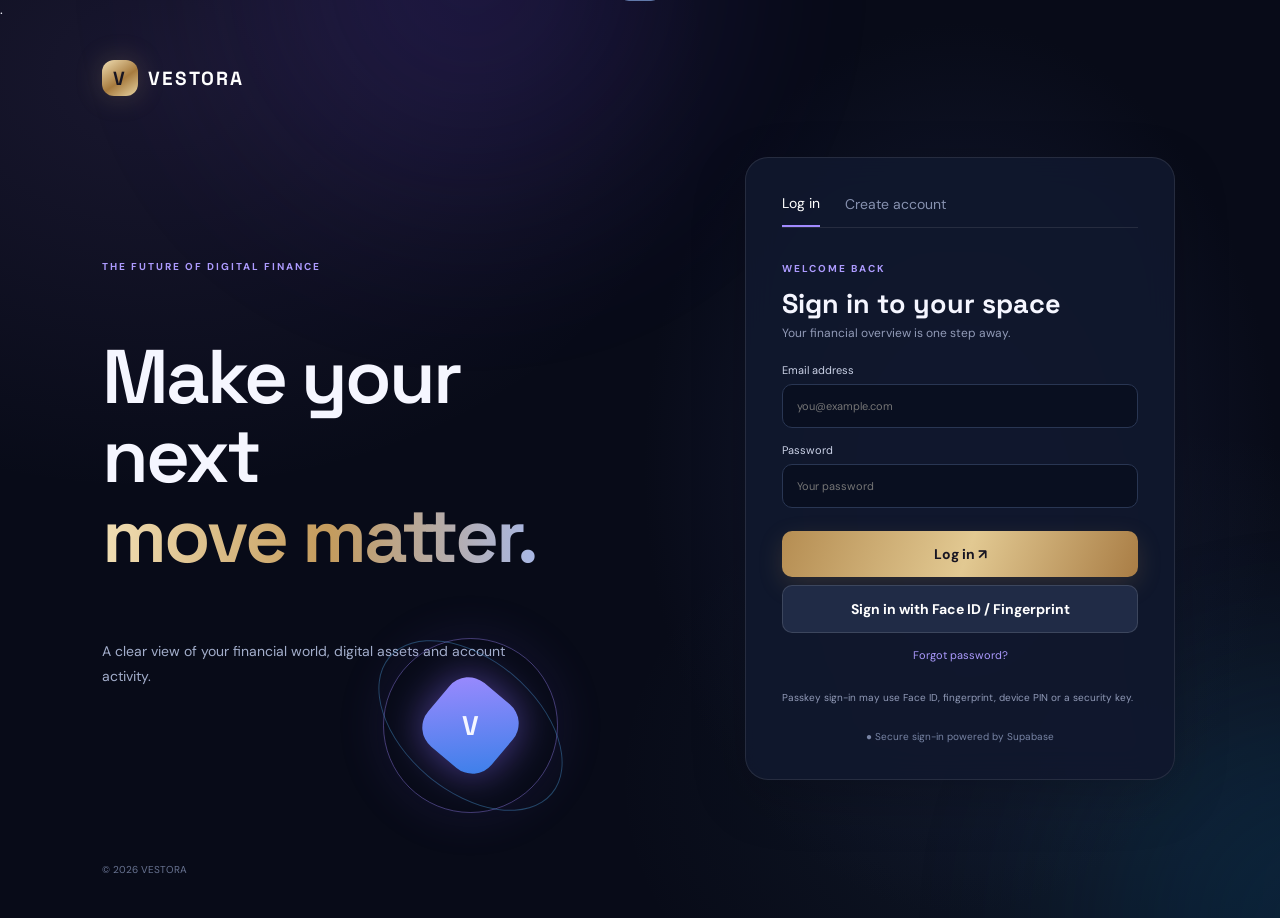
==== commit 03eb8a0d: "Update index.html" ====
--- a/index.html
+++ b/index.html
@@ -12,7 +12,7 @@
 <link rel="stylesheet" href="styles.css">
 <link rel="stylesheet" href="markets.css">
 <link rel="stylesheet" href="vestora-luxury.css">
-
+.
 <style>
 .vst-promo {
   position:relative;
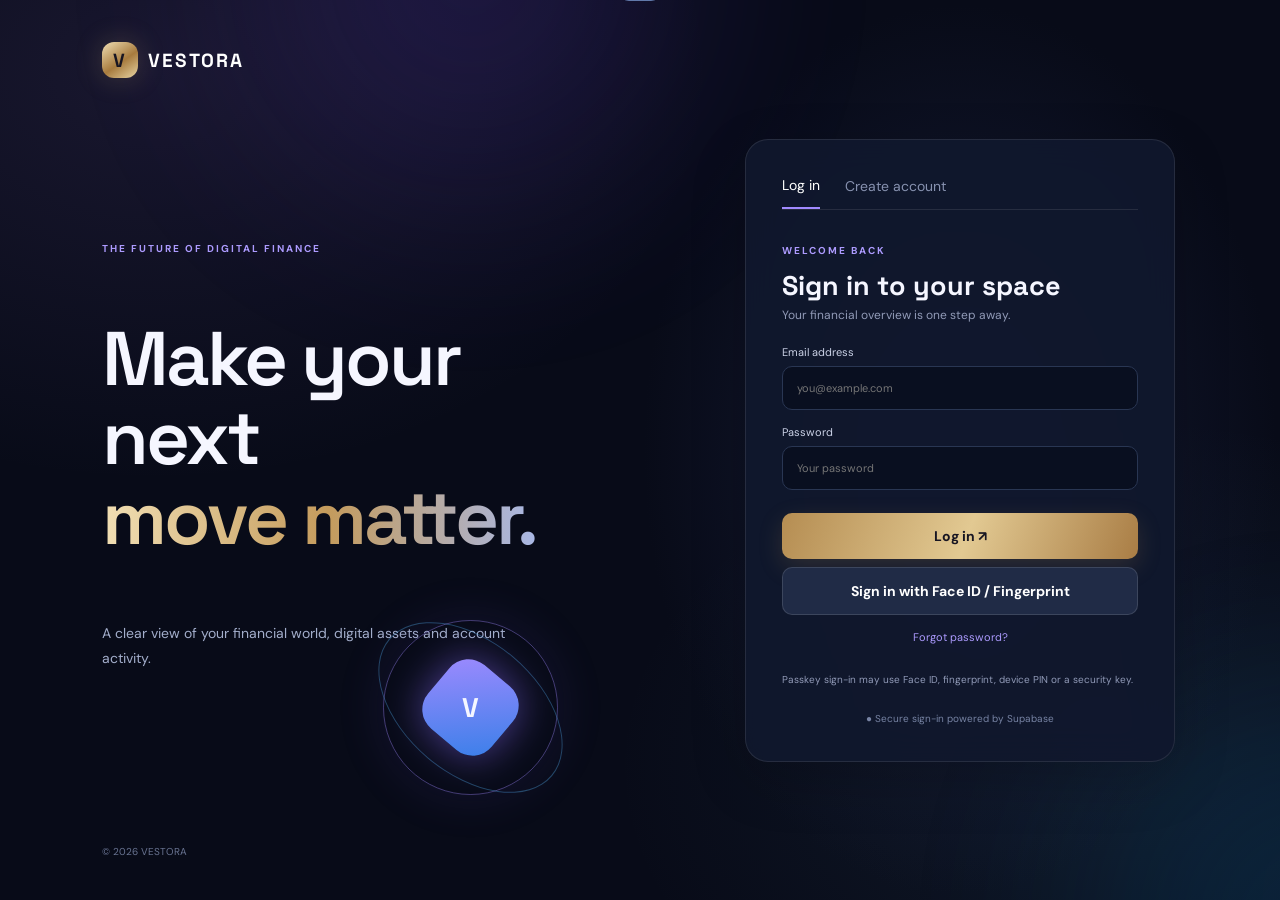
==== commit 453c7bee: "Refactor index.html to update wallet and remove VST section Removed the featured VST coin section an" ====
--- a/index.html
+++ b/index.html
@@ -12,7 +12,7 @@
 <link rel="stylesheet" href="styles.css">
 <link rel="stylesheet" href="markets.css">
 <link rel="stylesheet" href="vestora-luxury.css">
-.
+
 <style>
 .vst-promo {
   position:relative;
@@ -188,7 +188,6 @@
 
   <section class="authside">
     <div class="card">
-
       <div class="brand mobile"><b>V</b> VESTORA</div>
 
       <div class="tabs">
@@ -297,38 +296,6 @@
           <small id="date"></small>
         </div>
 
-        <!-- FEATURED VST COIN -->
-        <section class="vst-promo vst-promo-home">
-          <div class="vst-promo-art">
-            <span class="vst-orbit"></span>
-            <span class="vst-coin-mark">V</span>
-            <small>THE VESTORA ECOSYSTEM</small>
-          </div>
-
-          <div class="vst-promo-copy">
-            <span class="vst-eyebrow">✦ VESTORA'S FEATURED COIN</span>
-            <h2>VST <em>— Your platform's coin.</em></h2>
-            <p>
-              Get to know the official internal coin of VESTORA.
-              Discover its role in the platform and explore its details.
-            </p>
-
-            <div class="vst-tags">
-              <span>OFFICIAL COIN</span>
-              <span>INTERNAL ASSET</span>
-            </div>
-
-            <p class="vst-disclaimer">
-              VST is not currently publicly traded. No public price,
-              trading volume or independent rating is being claimed.
-            </p>
-
-            <button type="button" class="vst-market-btn" data-go="markets">
-              Explore VST in Markets ↗
-            </button>
-          </div>
-        </section>
-
         <div class="notice">
           <b>Account and transaction status</b>
           <p>
@@ -349,34 +316,112 @@
           </button>
         </div>
 
-        <div class="stats">
+        <!-- USD WALLET PERFORMANCE CHART -->
+        <section class="portfolio-panel">
+          <div class="portfolio-topline">
+            <div>
+              <small>USD WALLET PERFORMANCE</small>
+              <h2 id="portfolioBalance">$0.00</h2>
+              <p>Your USD wallet balance over time</p>
+            </div>
+            <span class="portfolio-live">USD WALLET</span>
+          </div>
+
+          <div class="portfolio-chart-toolbar" id="portfolioIntervals">
+            <button type="button" class="selected" data-range="1D">1D</button>
+            <button type="button" data-range="1W">1W</button>
+            <button type="button" data-range="1M">1M</button>
+            <button type="button" data-range="3M">3M</button>
+            <button type="button" data-range="1Y">1Y</button>
+            <button type="button" data-range="ALL">ALL</button>
+          </div>
+
+          <div class="portfolio-chart-viewport" id="portfolioChartViewport">
+            <svg id="portfolioChart" viewBox="0 0 900 230" role="img" aria-label="USD wallet balance history">
+              <text x="450" y="115" text-anchor="middle" fill="#929bb8">Your USD balance history will appear here.</text>
+            </svg>
+          </div>
+
+          <div class="portfolio-chart-foot">
+            <span id="portfolioChartStatus">Based on recorded USD wallet transactions</span>
+            <span>Drag to explore chart</span>
+          </div>
+        </section>
+
+        <!-- ACCOUNT BALANCES -->
+        <div class="stats dashboard-stats">
+
           <article class="featured">
             <small>USD WALLET BALANCE</small>
             <h2 id="balance">$0.00</h2>
             <p>Available wallet balance</p>
           </article>
+
+          <article class="vst-balance-card">
+            <small>VST BALANCE</small>
+            <h2 id="vstBalance">0 VST</h2>
+            <p>Your VESTORA coin balance</p>
+          </article>
+
           <article>
             <small>ACCOUNT</small>
             <h2 id="accountStatus">Active</h2>
             <p>Signed-in profile</p>
           </article>
+
           <article>
             <small>CRYPTO ASSETS</small>
             <h2>10</h2>
             <p>Market watchlist</p>
           </article>
+
         </div>
 
         <h3>Explore VESTORA</h3>
+
         <div class="quick">
           <button data-go="wallet">▣<b>Wallet & deposits</b><small>View deposit options ↗</small></button>
           <button data-go="markets">⌁<b>Crypto markets</b><small>Market data status ↗</small></button>
           <button data-go="activity">↗<b>Recent activity</b><small>Review transactions ↗</small></button>
         </div>
+
+        <!-- FEATURED VST COIN MOVED DOWN -->
+        <section class="vst-promo vst-promo-home">
+          <div class="vst-promo-art">
+            <span class="vst-orbit"></span>
+            <span class="vst-coin-mark">V</span>
+            <small>THE VESTORA ECOSYSTEM</small>
+          </div>
+
+          <div class="vst-promo-copy">
+            <span class="vst-eyebrow">✦ VESTORA'S FEATURED COIN</span>
+            <h2>VST <em>— Your platform's coin.</em></h2>
+            <p>
+              Get to know the official internal coin of VESTORA.
+              Discover its role in the platform and explore its details.
+            </p>
+
+            <div class="vst-tags">
+              <span>OFFICIAL COIN</span>
+              <span>INTERNAL ASSET</span>
+            </div>
+
+            <p class="vst-disclaimer">
+              VST is not currently publicly traded. No public price,
+              trading volume or independent rating is being claimed.
+            </p>
+
+            <button type="button" class="vst-market-btn" data-go="markets">
+              Explore VST in Markets ↗
+            </button>
+          </div>
+        </section>
+
       </section>
 
       <!-- MARKETS -->
       <section id="markets" class="page hide vestora-markets">
+
         <div class="market-heading">
           <div>
             <small>SPOT MARKET OVERVIEW</small>
@@ -394,7 +439,9 @@
         </div>
 
         <div class="market-layout">
+
           <section class="market-main">
+
             <div class="market-pair-head">
               <div class="market-coin-title">
                 <img id="marketCoinLogo" src="https://assets.coincap.io/assets/icons/btc@2x.png" alt="Bitcoin logo">
@@ -403,6 +450,7 @@
                   <small id="marketCoinName">Bitcoin · Spot market</small>
                 </div>
               </div>
+
               <div class="market-current">
                 <strong id="marketCurrentPrice">Loading…</strong>
                 <span id="marketPriceChange">Fetching market data</span>
@@ -436,11 +484,16 @@
               <span>Data source: Binance historical data and Bybit live trade feed</span>
               <span>Market information only · No trading</span>
             </div>
+
           </section>
 
           <aside class="market-side">
+
             <div class="market-list-head">
-              <div><h3>Spot markets</h3><small>Prices in USDT</small></div>
+              <div>
+                <h3>Spot markets</h3>
+                <small>Prices in USDT</small>
+              </div>
               <button id="marketWatchToggle" class="watch-toggle">☆ Watchlist</button>
             </div>
 
@@ -458,16 +511,20 @@
             <div id="marketCoinRows">
               <div class="chart-loading">Loading markets…</div>
             </div>
+
           </aside>
+
         </div>
 
         <p id="marketStatus" class="market-status">
           Connecting to live public market data…
         </p>
+
       </section>
 
       <!-- WALLET -->
       <section id="wallet" class="page hide">
+
         <small>YOUR ACCOUNT</small>
         <h1>Wallet & deposits</h1>
 
@@ -539,12 +596,15 @@
             </tbody>
           </table>
         </div>
+
       </section>
 
       <!-- ACTIVITY -->
       <section id="activity" class="page hide">
+
         <small>ACCOUNT TIMELINE</small>
         <h1>Activity</h1>
+
         <div class="table">
           <h3>Recent transactions</h3>
           <table>
@@ -556,16 +616,19 @@
             </tbody>
           </table>
         </div>
+
       </section>
 
       <!-- ADMIN -->
       <section id="admin" class="page hide">
+
         <div id="adminDashboardHome" class="admin-dashboard-home">
           <small>VESTORA CONTROL CENTRE</small>
           <h1>Admin Dashboard</h1>
           <p class="admin-dashboard-intro">Choose a management area to continue.</p>
 
           <div class="admin-dashboard-grid">
+
             <button type="button" class="admin-dashboard-card" data-admin-view="deposits">
               <span class="admin-card-icon">⇩</span>
               <span class="admin-card-copy">
@@ -592,14 +655,17 @@
               </span>
               <span class="admin-card-arrow">↗</span>
             </button>
+
           </div>
         </div>
 
         <!-- PENDING DEPOSITS -->
         <section id="adminViewDeposits" class="admin-subview hide">
+
           <button type="button" class="admin-back-button" data-admin-back>← Back to Admin Dashboard</button>
           <small>DEPOSIT CONTROL</small>
           <h1>Pending Deposits</h1>
+
           <div class="notice">
             <b>Manual verification required</b>
             <p>
@@ -608,6 +674,7 @@
               not already been credited. This interface does not automatically monitor blockchains.
             </p>
           </div>
+
           <div class="table">
             <h3>Deposit requests awaiting review</h3>
             <table>
@@ -621,56 +688,72 @@
               </tbody>
             </table>
           </div>
+
         </section>
 
         <!-- CUSTOMER BALANCE MANAGEMENT -->
         <section id="adminViewBalance" class="admin-subview hide">
+
           <button type="button" class="admin-back-button" data-admin-back>← Back to Admin Dashboard</button>
           <small>ACCOUNT CONTROLS</small>
           <h1>Balance Management</h1>
+
           <div class="panel admin-balance-panel">
             <h3>Customer Balance Management</h3>
+
             <label>Search customer by name or username
               <input id="balanceCustomerSearch" type="search" placeholder="Enter customer name or username">
             </label>
+
             <button id="balanceCustomerSearchBtn" class="primary compact">Search Customers</button>
             <div id="balanceCustomerResults" class="balance-customer-results"></div>
 
             <div id="balanceCustomerSelected" class="balance-customer-selected hide">
+
               <h3 id="balanceCustomerName"></h3>
               <p id="balanceCustomerUsername"></p>
+
               <div class="balance-customer-balances">
                 <div><small>USD BALANCE</small><strong id="adminUsdBalance">$0.00</strong></div>
                 <div><small>VST BALANCE</small><strong id="adminVstBalance">0 VST</strong></div>
               </div>
+
               <label>Currency
                 <select id="balanceCurrency">
                   <option value="USD">USD</option>
                   <option value="VST">VST</option>
                 </select>
               </label>
+
               <label>Adjustment
                 <select id="balanceAdjustmentType">
                   <option value="credit">Credit</option>
                   <option value="debit">Debit</option>
                 </select>
               </label>
+
               <label>Amount
                 <input id="balanceAdjustmentAmount" type="number" min="0" step="any" placeholder="Enter amount">
               </label>
+
               <label>Reason
                 <input id="balanceAdjustmentReason" type="text" placeholder="Reason for adjustment">
               </label>
+
               <button id="applyBalanceAdjustment" class="primary compact" disabled>Review and Apply Adjustment</button>
-            </div>
-          </div>
+
+            </div>
+          </div>
+
         </section>
 
         <!-- BALANCE ADJUSTMENT AUDIT HISTORY -->
         <section id="adminViewHistory" class="admin-subview hide">
+
           <button type="button" class="admin-back-button" data-admin-back>← Back to Admin Dashboard</button>
           <small>ADMIN AUDIT</small>
           <h1>Balance Adjustment History</h1>
+
           <div class="table balance-adjustment-history">
             <h3>Recorded balance changes</h3>
             <table>
@@ -685,7 +768,9 @@
               </tbody>
             </table>
           </div>
+
         </section>
+
       </section>
 
     </div>
@@ -693,6 +778,7 @@
     <footer class="appfooter">
       VESTORA · Digital asset services involve risk. Verify all transaction details before sending funds.
     </footer>
+
   </section>
 </main>
 
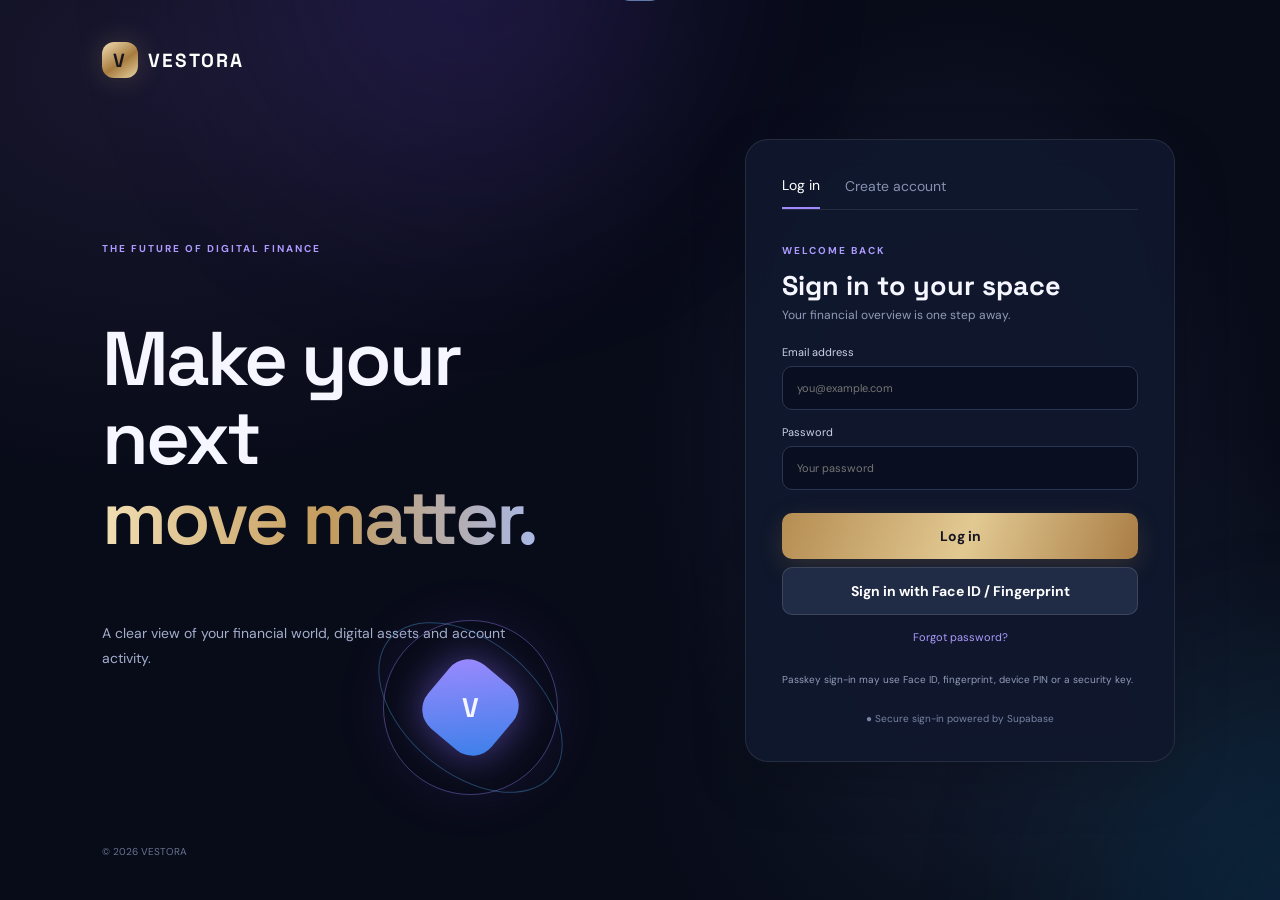
==== commit fdfe66d9: "Refactor styles and improve HTML structure Refactor CSS styles and clean up HTML structure for bette" ====
--- a/index.html
+++ b/index.html
@@ -15,152 +15,65 @@
 
 <style>
 .vst-promo {
-  position:relative;
-  display:grid;
-  grid-template-columns:180px 1fr;
-  gap:22px;
-  align-items:center;
-  overflow:hidden;
-  margin:22px 0;
-  padding:22px;
-  border:1px solid #c9a85a66;
-  border-radius:18px;
-  background:
-    radial-gradient(ellipse at 8% 45%,#b98a2c25,transparent 48%),
-    linear-gradient(120deg,#17182a,#111b2d 60%,#1b1930);
+  position:relative;display:grid;grid-template-columns:180px 1fr;
+  gap:22px;align-items:center;overflow:hidden;margin:22px 0;
+  padding:22px;border:1px solid #c9a85a66;border-radius:18px;
+  background:radial-gradient(ellipse at 8% 45%,#b98a2c25,transparent 48%),linear-gradient(120deg,#17182a,#111b2d 60%,#1b1930);
   box-shadow:0 18px 55px #0005;
 }
-.vst-promo:after {
-  content:"";
-  position:absolute;
-  inset:0;
-  pointer-events:none;
-  background:linear-gradient(110deg,transparent 35%,#e4c16a10 50%,transparent 68%);
+.vst-promo:after{content:"";position:absolute;inset:0;pointer-events:none;background:linear-gradient(110deg,transparent 35%,#e4c16a10 50%,transparent 68%)}
+.vst-promo-art{position:relative;min-height:155px;display:flex;flex-direction:column;align-items:center;justify-content:center;gap:13px}
+.vst-coin-mark{z-index:1;width:105px;height:105px;display:grid;place-items:center;border-radius:50%;font:700 52px 'Space Grotesk';color:#231a09;background:radial-gradient(circle at 35% 28%,#fff0b7,#d7aa4d 48%,#825d20);border:5px double #f7dc91;box-shadow:0 0 35px #d5a43d66,inset 0 0 14px #fff8}
+.vst-orbit{position:absolute;width:145px;height:145px;border:1px solid #d6b15c66;border-radius:50%;transform:rotate(-25deg) scaleY(.45);animation:vstOrbit 12s linear infinite}
+@keyframes vstOrbit{to{transform:rotate(335deg) scaleY(.45)}}
+.vst-promo-art small{font-size:8px;letter-spacing:2px;color:#c5a85e}
+.vst-promo-copy{position:relative;z-index:1}
+.vst-eyebrow{font-size:9px;letter-spacing:2px;font-weight:700;color:#e2c477}
+.vst-promo-copy h2{font-size:clamp(25px,3vw,36px);margin:9px 0;color:#fff}
+.vst-promo-copy h2 em{font-style:normal;color:#e5c577}
+.vst-promo-copy>p{font-size:12px;line-height:1.7;color:#b8bfd0}
+.vst-tags{display:flex;flex-wrap:wrap;gap:8px;margin:13px 0}
+.vst-tags span{font-size:8px;letter-spacing:1px;padding:7px 9px;border-radius:20px;border:1px solid #d4b15d55;color:#e4c779;background:#d4b15d12}
+.vst-disclaimer{font-size:9px!important;color:#8994ac!important}
+.vst-market-btn{border:1px solid #e1c16e;background:linear-gradient(100deg,#b88a35,#e2c477);color:#171321;padding:11px 16px;border-radius:9px;font-weight:700;font-size:11px;margin-top:5px}
+.vst-market-btn:hover{transform:translateY(-2px);box-shadow:0 8px 25px #d5a43d44}
+
+/* HOMEPAGE LIVE MARKET SECTION */
+.home-market-preview{margin:26px 0;padding:22px;border:1px solid #ffffff14;border-radius:17px;background:linear-gradient(145deg,#111927,#0d1420);box-shadow:0 14px 35px #0003}
+.home-market-heading{display:flex;justify-content:space-between;align-items:center;gap:15px;margin-bottom:20px}
+.home-market-heading small{color:#d8b765;font-size:9px;font-weight:700;letter-spacing:2px}
+.home-market-heading h3{margin:7px 0 5px;color:#f5f6fa;font-size:21px}
+.home-market-heading p{margin:0;color:#929db1;font-size:11px;line-height:1.6}
+.home-market-heading button{flex-shrink:0;border:1px solid #d5b15c66;background:#d5b15c12;color:#e5c577;padding:10px 13px;border-radius:9px;font-size:10px;font-weight:700;cursor:pointer}
+.home-market-heading button:hover{background:#d5b15c25}
+.home-market-list{display:grid;grid-template-columns:repeat(2,minmax(0,1fr));gap:10px}
+.home-market-list:empty{display:block}
+.home-market-loading{color:#8994ac;font-size:12px;padding:15px 0}
+.home-market-item{min-width:0;display:flex;align-items:center;justify-content:space-between;gap:10px;padding:13px;border:1px solid #ffffff10;border-radius:12px;background:#ffffff06;color:#fff;cursor:pointer;text-align:left;transition:background .2s,border-color .2s,transform .2s}
+.home-market-item:hover{background:#d5b15c12;border-color:#d5b15c66;transform:translateY(-2px)}
+.home-market-coin{display:flex;align-items:center;gap:10px;min-width:0}
+.home-market-coin img{width:34px;height:34px;flex-shrink:0;border-radius:50%;object-fit:contain}
+.home-market-coin strong{display:block;font-size:12px;color:#f5f6fa}
+.home-market-coin small{display:block;margin-top:3px;font-size:10px;color:#8994ac}
+.home-market-price{min-width:0;text-align:right}
+.home-market-price strong{display:block;font-size:12px;color:#f5f6fa;overflow-wrap:anywhere}
+.home-market-price small{display:block;margin-top:4px;font-size:10px;font-weight:700}
+.home-market-price .positive{color:#27c995}
+.home-market-price .negative{color:#f06b78}
+
+@media(max-width:850px){
+  .vst-promo{grid-template-columns:125px 1fr;gap:13px;padding:16px}
+  .vst-coin-mark{width:85px;height:85px;font-size:42px}
+  .vst-orbit{width:120px;height:120px}
 }
-.vst-promo-art {
-  position:relative;
-  min-height:155px;
-  display:flex;
-  flex-direction:column;
-  align-items:center;
-  justify-content:center;
-  gap:13px;
-}
-.vst-coin-mark {
-  z-index:1;
-  width:105px;
-  height:105px;
-  display:grid;
-  place-items:center;
-  border-radius:50%;
-  font:700 52px 'Space Grotesk';
-  color:#231a09;
-  background:radial-gradient(circle at 35% 28%,#fff0b7,#d7aa4d 48%,#825d20);
-  border:5px double #f7dc91;
-  box-shadow:0 0 35px #d5a43d66,inset 0 0 14px #fff8;
-}
-.vst-orbit {
-  position:absolute;
-  width:145px;
-  height:145px;
-  border:1px solid #d6b15c66;
-  border-radius:50%;
-  transform:rotate(-25deg) scaleY(.45);
-  animation:vstOrbit 12s linear infinite;
-}
-@keyframes vstOrbit {
-  to {transform:rotate(335deg) scaleY(.45)}
-}
-.vst-promo-art small {
-  font-size:8px;
-  letter-spacing:2px;
-  color:#c5a85e;
-}
-.vst-promo-copy {
-  position:relative;
-  z-index:1;
-}
-.vst-eyebrow {
-  font-size:9px;
-  letter-spacing:2px;
-  font-weight:700;
-  color:#e2c477;
-}
-.vst-promo-copy h2 {
-  font-size:clamp(25px,3vw,36px);
-  margin:9px 0;
-  color:#fff;
-}
-.vst-promo-copy h2 em {
-  font-style:normal;
-  color:#e5c577;
-}
-.vst-promo-copy>p {
-  font-size:12px;
-  line-height:1.7;
-  color:#b8bfd0;
-}
-.vst-tags {
-  display:flex;
-  flex-wrap:wrap;
-  gap:8px;
-  margin:13px 0;
-}
-.vst-tags span {
-  font-size:8px;
-  letter-spacing:1px;
-  padding:7px 9px;
-  border-radius:20px;
-  border:1px solid #d4b15d55;
-  color:#e4c779;
-  background:#d4b15d12;
-}
-.vst-disclaimer {
-  font-size:9px!important;
-  color:#8994ac!important;
-}
-.vst-market-btn {
-  border:1px solid #e1c16e;
-  background:linear-gradient(100deg,#b88a35,#e2c477);
-  color:#171321;
-  padding:11px 16px;
-  border-radius:9px;
-  font-weight:700;
-  font-size:11px;
-  margin-top:5px;
-}
-.vst-market-btn:hover {
-  transform:translateY(-2px);
-  box-shadow:0 8px 25px #d5a43d44;
-}
-@media(max-width:850px) {
-  .vst-promo {
-    grid-template-columns:125px 1fr;
-    gap:13px;
-    padding:16px;
-  }
-  .vst-coin-mark {
-    width:85px;
-    height:85px;
-    font-size:42px;
-  }
-  .vst-orbit {
-    width:120px;
-    height:120px;
-  }
-}
-@media(max-width:560px) {
-  .vst-promo {
-    grid-template-columns:1fr;
-    gap:7px;
-    padding:17px;
-  }
-  .vst-promo-art {
-    min-height:125px;
-  }
-  .vst-promo-copy h2 {
-    font-size:25px;
-  }
+@media(max-width:560px){
+  .vst-promo{grid-template-columns:1fr;gap:7px;padding:17px}
+  .vst-promo-art{min-height:125px}
+  .vst-promo-copy h2{font-size:25px}
+  .home-market-preview{padding:15px}
+  .home-market-heading{align-items:flex-start;flex-direction:column}
+  .home-market-heading h3{font-size:19px}
+  .home-market-list{grid-template-columns:1fr}
 }
 </style>
 
@@ -174,7 +87,6 @@
 
 <!-- LOGIN AND SIGNUP -->
 <main id="auth" class="auth">
-
   <section class="pitch">
     <a class="brand"><b>V</b> VESTORA</a>
     <div>
@@ -189,7 +101,6 @@
   <section class="authside">
     <div class="card">
       <div class="brand mobile"><b>V</b> VESTORA</div>
-
       <div class="tabs">
         <button class="selected" data-tab="login">Log in</button>
         <button data-tab="signup">Create account</button>
@@ -199,16 +110,13 @@
         <small>WELCOME BACK</small>
         <h2>Sign in to your space</h2>
         <p>Your financial overview is one step away.</p>
-
         <label>Email address
           <input id="liEmail" type="email" autocomplete="email" placeholder="you@example.com">
         </label>
-
         <label>Password
           <input id="liPass" type="password" autocomplete="current-password" placeholder="Your password">
         </label>
-
-        <button id="loginBtn" class="primary">Log in ↗</button>
+        <button id="loginBtn" class="primary">Log in</button>
         <button id="passkeyLoginBtn" class="secondary">Sign in with Face ID / Fingerprint</button>
         <button id="forgot" class="link">Forgot password?</button>
         <p class="fine">Passkey sign-in may use Face ID, fingerprint, device PIN or a security key.</p>
@@ -218,24 +126,19 @@
         <small>START YOUR JOURNEY</small>
         <h2>Create your account</h2>
         <p>Set up your VESTORA account.</p>
-
         <label>Full name
           <input id="suName" placeholder="Your full name">
         </label>
-
         <label>Username
           <input id="suUser" placeholder="Choose a username">
         </label>
-
         <label>Email address
           <input id="suEmail" type="email" placeholder="you@example.com">
         </label>
-
         <label>Password
           <input id="suPass" type="password" minlength="8" placeholder="At least 8 characters">
         </label>
-
-        <button id="signupBtn" class="primary">Create account ↗</button>
+        <button id="signupBtn" class="primary">Create account</button>
         <p class="fine">By creating an account, you agree to use VESTORA in accordance with its terms and applicable laws.</p>
       </div>
 
@@ -243,15 +146,12 @@
         <small>ACCOUNT RECOVERY</small>
         <h2>Reset password</h2>
         <p>We'll email you a password reset link.</p>
-
         <label>Email address
           <input id="reEmail" type="email" placeholder="you@example.com">
         </label>
-
         <button id="resetBtn" class="primary">Send reset link</button>
         <button id="back" class="link">Back to log in</button>
       </div>
-
       <div class="secure">● Secure sign-in powered by Supabase</div>
     </div>
   </section>
@@ -259,7 +159,6 @@
 
 <!-- MAIN APPLICATION -->
 <main id="app" class="app hide">
-
   <aside>
     <a class="brand"><b>V</b> VESTORA</a>
     <small class="sidehead">WORKSPACE</small>
@@ -267,27 +166,24 @@
       <button class="active" data-page="overview">⌂　Overview</button>
       <button data-page="markets">⌁　Markets</button>
       <button data-page="wallet">▣　Wallet & deposits</button>
-      <button data-page="activity">↗　Activity</button>
+      <button data-page="activity">Activity</button>
       <button id="adminNav" class="hide" data-page="admin">⚙　Admin panel</button>
     </nav>
   </aside>
 
   <section class="work">
-
     <header>
       <div>
         <small>YOUR FINANCIAL OVERVIEW</small>
         <h2 id="title">Overview</h2>
       </div>
-      <button id="logout" class="header-logout">⇥ Log out</button>
+      <button id="logout" class="header-logout">Log out</button>
       <span id="avatar">V</span>
     </header>
 
     <div class="content">
-
       <!-- OVERVIEW -->
       <section id="overview" class="page">
-
         <div class="welcome">
           <div>
             <h1>Welcome, <span id="name">there</span>.</h1>
@@ -298,22 +194,13 @@
 
         <div class="notice">
           <b>Account and transaction status</b>
-          <p>
-            Only deposits that have been independently verified and approved
-            by an authorised administrator can be credited. Never send funds
-            until you have confirmed the receiving address and network.
-          </p>
+          <p>Only deposits that have been independently verified and approved by an authorised administrator can be credited. Never send funds until you have confirmed the receiving address and network.</p>
         </div>
 
         <div class="notice">
           <b>🔐 Secure your account with a passkey</b>
-          <p>
-            Your device may use Face ID, fingerprint, PIN or a security key.
-            VESTORA does not receive your biometric data.
-          </p>
-          <button id="registerPasskeyBtn" class="primary compact">
-            Set up Face ID / Fingerprint
-          </button>
+          <p>Your device may use Face ID, fingerprint, PIN or a security key. VESTORA does not receive your biometric data.</p>
+          <button id="registerPasskeyBtn" class="primary compact">Set up Face ID / Fingerprint</button>
         </div>
 
         <!-- USD WALLET PERFORMANCE CHART -->
@@ -350,78 +237,73 @@
 
         <!-- ACCOUNT BALANCES -->
         <div class="stats dashboard-stats">
-
           <article class="featured">
             <small>USD WALLET BALANCE</small>
             <h2 id="balance">$0.00</h2>
             <p>Available wallet balance</p>
           </article>
-
           <article class="vst-balance-card">
             <small>VST BALANCE</small>
             <h2 id="vstBalance">0 VST</h2>
             <p>Your VESTORA coin balance</p>
           </article>
-
           <article>
             <small>ACCOUNT</small>
             <h2 id="accountStatus">Active</h2>
             <p>Signed-in profile</p>
           </article>
-
           <article>
             <small>CRYPTO ASSETS</small>
             <h2>10</h2>
             <p>Market watchlist</p>
           </article>
-
         </div>
 
         <h3>Explore VESTORA</h3>
-
         <div class="quick">
-          <button data-go="wallet">▣<b>Wallet & deposits</b><small>View deposit options ↗</small></button>
-          <button data-go="markets">⌁<b>Crypto markets</b><small>Market data status ↗</small></button>
-          <button data-go="activity">↗<b>Recent activity</b><small>Review transactions ↗</small></button>
-        </div>
-
-        <!-- FEATURED VST COIN MOVED DOWN -->
+          <button data-go="wallet">▣<b>Wallet & deposits</b><small>View deposit options</small></button>
+          <button data-go="markets">⌁<b>Crypto markets</b><small>Market data status</small></button>
+          <button data-go="activity"><b>Recent activity</b><small>Review transactions</small></button>
+        </div>
+
+        <!-- HOMEPAGE LIVE COIN MARKET PREVIEW -->
+        <section class="home-market-preview">
+          <div class="home-market-heading">
+            <div>
+              <small>LIVE CRYPTO MARKETS</small>
+              <h3>Explore the market</h3>
+              <p>Follow live coin prices and open any coin to view its chart and performance.</p>
+            </div>
+            <button type="button" data-go="markets">View all markets</button>
+          </div>
+          <div class="home-market-list" id="homeMarketRows">
+            <p class="home-market-loading">Loading live market prices...</p>
+          </div>
+        </section>
+
+        <!-- FEATURED VST COIN -->
         <section class="vst-promo vst-promo-home">
           <div class="vst-promo-art">
             <span class="vst-orbit"></span>
             <span class="vst-coin-mark">V</span>
             <small>THE VESTORA ECOSYSTEM</small>
           </div>
-
           <div class="vst-promo-copy">
             <span class="vst-eyebrow">✦ VESTORA'S FEATURED COIN</span>
             <h2>VST <em>— Your platform's coin.</em></h2>
-            <p>
-              Get to know the official internal coin of VESTORA.
-              Discover its role in the platform and explore its details.
-            </p>
-
+            <p>Get to know the official internal coin of VESTORA. Discover its role in the platform and explore its details.</p>
             <div class="vst-tags">
               <span>OFFICIAL COIN</span>
               <span>INTERNAL ASSET</span>
             </div>
-
-            <p class="vst-disclaimer">
-              VST is not currently publicly traded. No public price,
-              trading volume or independent rating is being claimed.
-            </p>
-
-            <button type="button" class="vst-market-btn" data-go="markets">
-              Explore VST in Markets ↗
-            </button>
+            <p class="vst-disclaimer">VST is not currently publicly traded. No public price, trading volume or independent rating is being claimed.</p>
+            <button type="button" class="vst-market-btn" data-go="markets">Explore VST in Markets</button>
           </div>
         </section>
-
       </section>
 
       <!-- MARKETS -->
       <section id="markets" class="page hide vestora-markets">
-
         <div class="market-heading">
           <div>
             <small>SPOT MARKET OVERVIEW</small>
@@ -439,9 +321,7 @@
         </div>
 
         <div class="market-layout">
-
           <section class="market-main">
-
             <div class="market-pair-head">
               <div class="market-coin-title">
                 <img id="marketCoinLogo" src="https://assets.coincap.io/assets/icons/btc@2x.png" alt="Bitcoin logo">
@@ -450,7 +330,6 @@
                   <small id="marketCoinName">Bitcoin · Spot market</small>
                 </div>
               </div>
-
               <div class="market-current">
                 <strong id="marketCurrentPrice">Loading…</strong>
                 <span id="marketPriceChange">Fetching market data</span>
@@ -479,16 +358,13 @@
             <div id="vestoraPriceChart" class="market-chart">
               <div class="chart-loading">Loading price chart…</div>
             </div>
-
             <div class="market-chart-foot">
               <span>Data source: Binance historical data and Bybit live trade feed</span>
               <span>Market information only · No trading</span>
             </div>
-
           </section>
 
           <aside class="market-side">
-
             <div class="market-list-head">
               <div>
                 <h3>Spot markets</h3>
@@ -507,24 +383,16 @@
               <span>LAST PRICE</span>
               <span>24H</span>
             </div>
-
             <div id="marketCoinRows">
               <div class="chart-loading">Loading markets…</div>
             </div>
-
           </aside>
-
-        </div>
-
-        <p id="marketStatus" class="market-status">
-          Connecting to live public market data…
-        </p>
-
+        </div>
+        <p id="marketStatus" class="market-status">Connecting to live public market data…</p>
       </section>
 
       <!-- WALLET -->
       <section id="wallet" class="page hide">
-
         <small>YOUR ACCOUNT</small>
         <h1>Wallet & deposits</h1>
 
@@ -536,48 +404,34 @@
 
         <div class="notice">
           <b>Deposit processing</b>
-          <p>
-            Deposit requests are recorded for administrator review.
-            A submitted transaction hash is not proof of payment.
-            An administrator must independently verify the transaction
-            on the correct blockchain before approving a credit.
-          </p>
+          <p>Deposit requests are recorded for administrator review. A submitted transaction hash is not proof of payment. An administrator must independently verify the transaction on the correct blockchain before approving a credit.</p>
         </div>
 
         <div class="panel">
           <h3>Submit a deposit transaction</h3>
-
           <label>Network
             <select id="depositNetwork">
               <option value="BTC_MAINNET">Bitcoin Mainnet (BTC)</option>
               <option value="BNB_SMART_CHAIN">BNB Smart Chain (BEP20)</option>
             </select>
           </label>
-
           <label>Amount sent
             <input id="depositAmount" type="number" min="0" step="any" placeholder="Amount in BTC or BNB">
           </label>
-
           <label>Transaction hash
             <input id="depositHash" placeholder="Paste the blockchain transaction hash">
           </label>
-
           <button id="submitDeposit" class="primary">Submit for review</button>
         </div>
 
         <div class="panel">
           <h3>Receiving addresses</h3>
-          <p class="fine">
-            Confirm the address and network with VESTORA support before transferring funds.
-            Sending assets on the wrong network may result in permanent loss.
-          </p>
-
+          <p class="fine">Confirm the address and network with VESTORA support before transferring funds. Sending assets on the wrong network may result in permanent loss.</p>
           <div class="address">
             <b>BTC · Bitcoin Mainnet</b>
             <code>bc1qyw5hj746zg6h9cwv1wzj3mfaacus5fnepldz0u</code>
             <button class="copy" data-copy="bc1qyw5hj746zg6h9cwv1wzj3mfaacus5fnepldz0u">Copy</button>
           </div>
-
           <div class="address">
             <b>BNB · BNB Smart Chain (BEP20)</b>
             <code>0x8D976805B946da236Ae4f52b0fb58dd55AFC5DB8</code>
@@ -588,54 +442,40 @@
         <div class="table">
           <h3>My deposit requests</h3>
           <table>
-            <thead>
-              <tr><th>Asset</th><th>Amount</th><th>Status</th><th>Submitted</th></tr>
-            </thead>
-            <tbody id="depositRows">
-              <tr><td colspan="4">No deposit requests.</td></tr>
-            </tbody>
+            <thead><tr><th>Asset</th><th>Amount</th><th>Status</th><th>Submitted</th></tr></thead>
+            <tbody id="depositRows"><tr><td colspan="4">No deposit requests.</td></tr></tbody>
           </table>
         </div>
-
       </section>
 
       <!-- ACTIVITY -->
       <section id="activity" class="page hide">
-
         <small>ACCOUNT TIMELINE</small>
         <h1>Activity</h1>
-
         <div class="table">
           <h3>Recent transactions</h3>
           <table>
-            <thead>
-              <tr><th>Type</th><th>Description</th><th>Amount</th><th>Status</th></tr>
-            </thead>
-            <tbody id="activityRows">
-              <tr><td colspan="4">No activity yet.</td></tr>
-            </tbody>
+            <thead><tr><th>Type</th><th>Description</th><th>Amount</th><th>Status</th></tr></thead>
+            <tbody id="activityRows"><tr><td colspan="4">No activity yet.</td></tr></tbody>
           </table>
         </div>
-
       </section>
 
       <!-- ADMIN -->
       <section id="admin" class="page hide">
-
         <div id="adminDashboardHome" class="admin-dashboard-home">
           <small>VESTORA CONTROL CENTRE</small>
           <h1>Admin Dashboard</h1>
           <p class="admin-dashboard-intro">Choose a management area to continue.</p>
 
           <div class="admin-dashboard-grid">
-
             <button type="button" class="admin-dashboard-card" data-admin-view="deposits">
-              <span class="admin-card-icon">⇩</span>
+              <span class="admin-card-icon"></span>
               <span class="admin-card-copy">
                 <strong>Pending Deposits</strong>
                 <small>Review deposit requests and manage approvals</small>
               </span>
-              <span class="admin-card-arrow">↗</span>
+              <span class="admin-card-arrow"></span>
             </button>
 
             <button type="button" class="admin-dashboard-card" data-admin-view="balance">
@@ -644,7 +484,7 @@
                 <strong>Balance Management</strong>
                 <small>Find a customer and adjust their USD or VST balance</small>
               </span>
-              <span class="admin-card-arrow">↗</span>
+              <span class="admin-card-arrow"></span>
             </button>
 
             <button type="button" class="admin-dashboard-card" data-admin-view="history">
@@ -653,132 +493,94 @@
                 <strong>Balance Adjustment History</strong>
                 <small>Review the recorded admin balance changes</small>
               </span>
-              <span class="admin-card-arrow">↗</span>
+              <span class="admin-card-arrow"></span>
             </button>
-
           </div>
         </div>
 
         <!-- PENDING DEPOSITS -->
         <section id="adminViewDeposits" class="admin-subview hide">
-
-          <button type="button" class="admin-back-button" data-admin-back>← Back to Admin Dashboard</button>
+          <button type="button" class="admin-back-button" data-admin-back>Back to Admin Dashboard</button>
           <small>DEPOSIT CONTROL</small>
           <h1>Pending Deposits</h1>
-
           <div class="notice">
             <b>Manual verification required</b>
-            <p>
-              Before approval, independently inspect the transaction on the correct blockchain explorer,
-              confirm the receiving address, asset, amount, confirmations and that the transaction has
-              not already been credited. This interface does not automatically monitor blockchains.
-            </p>
-          </div>
-
+            <p>Before approval, independently inspect the transaction on the correct blockchain explorer, confirm the receiving address, asset, amount, confirmations and that the transaction has not already been credited. This interface does not automatically monitor blockchains.</p>
+          </div>
           <div class="table">
             <h3>Deposit requests awaiting review</h3>
             <table>
-              <thead>
-                <tr>
-                  <th>User</th><th>Network / asset</th><th>Amount</th><th>Transaction hash</th><th>Action</th>
-                </tr>
-              </thead>
-              <tbody id="adminDeposits">
-                <tr><td colspan="5">No pending requests.</td></tr>
-              </tbody>
+              <thead><tr><th>User</th><th>Network / asset</th><th>Amount</th><th>Transaction hash</th><th>Action</th></tr></thead>
+              <tbody id="adminDeposits"><tr><td colspan="5">No pending requests.</td></tr></tbody>
             </table>
           </div>
-
         </section>
 
         <!-- CUSTOMER BALANCE MANAGEMENT -->
         <section id="adminViewBalance" class="admin-subview hide">
-
-          <button type="button" class="admin-back-button" data-admin-back>← Back to Admin Dashboard</button>
+          <button type="button" class="admin-back-button" data-admin-back>Back to Admin Dashboard</button>
           <small>ACCOUNT CONTROLS</small>
           <h1>Balance Management</h1>
 
           <div class="panel admin-balance-panel">
             <h3>Customer Balance Management</h3>
-
             <label>Search customer by name or username
               <input id="balanceCustomerSearch" type="search" placeholder="Enter customer name or username">
             </label>
-
             <button id="balanceCustomerSearchBtn" class="primary compact">Search Customers</button>
             <div id="balanceCustomerResults" class="balance-customer-results"></div>
 
             <div id="balanceCustomerSelected" class="balance-customer-selected hide">
-
               <h3 id="balanceCustomerName"></h3>
               <p id="balanceCustomerUsername"></p>
-
               <div class="balance-customer-balances">
                 <div><small>USD BALANCE</small><strong id="adminUsdBalance">$0.00</strong></div>
                 <div><small>VST BALANCE</small><strong id="adminVstBalance">0 VST</strong></div>
               </div>
-
               <label>Currency
                 <select id="balanceCurrency">
                   <option value="USD">USD</option>
                   <option value="VST">VST</option>
                 </select>
               </label>
-
               <label>Adjustment
                 <select id="balanceAdjustmentType">
                   <option value="credit">Credit</option>
                   <option value="debit">Debit</option>
                 </select>
               </label>
-
               <label>Amount
                 <input id="balanceAdjustmentAmount" type="number" min="0" step="any" placeholder="Enter amount">
               </label>
-
               <label>Reason
                 <input id="balanceAdjustmentReason" type="text" placeholder="Reason for adjustment">
               </label>
-
               <button id="applyBalanceAdjustment" class="primary compact" disabled>Review and Apply Adjustment</button>
-
-            </div>
-          </div>
-
+            </div>
+          </div>
         </section>
 
         <!-- BALANCE ADJUSTMENT AUDIT HISTORY -->
         <section id="adminViewHistory" class="admin-subview hide">
-
-          <button type="button" class="admin-back-button" data-admin-back>← Back to Admin Dashboard</button>
+          <button type="button" class="admin-back-button" data-admin-back>Back to Admin Dashboard</button>
           <small>ADMIN AUDIT</small>
           <h1>Balance Adjustment History</h1>
-
           <div class="table balance-adjustment-history">
             <h3>Recorded balance changes</h3>
             <table>
               <thead>
-                <tr>
-                  <th>Date</th><th>Customer</th><th>Admin</th><th>Currency</th>
-                  <th>Action</th><th>Amount</th><th>Before</th><th>After</th><th>Reason</th>
-                </tr>
+                <tr><th>Date</th><th>Customer</th><th>Admin</th><th>Currency</th><th>Action</th><th>Amount</th><th>Before</th><th>After</th><th>Reason</th></tr>
               </thead>
-              <tbody id="balanceAdjustmentLogs">
-                <tr><td colspan="9">No records yet.</td></tr>
-              </tbody>
+              <tbody id="balanceAdjustmentLogs"><tr><td colspan="9">No records yet.</td></tr></tbody>
             </table>
           </div>
-
         </section>
-
       </section>
-
     </div>
 
     <footer class="appfooter">
       VESTORA · Digital asset services involve risk. Verify all transaction details before sending funds.
     </footer>
-
   </section>
 </main>
 
--- a/styles.css
+++ b/styles.css
@@ -1,327 +1,371 @@
-:root{--bg:#080b18;--panel:#11182c;--line:#ffffff18;--txt:#f5f6ff;--muted:#929bb8;--violet:#a18aff;--blue:#58aaff}*{box-sizing:border-box}body{margin:0;background:var(--bg);color:var(--txt);font:14px 'DM Sans',sans-serif;min-height:100vh}.glow{position:fixed;width:430px;height:430px;border-radius:50%;filter:blur(110px);opacity:.16;pointer-events:none}.g1{background:#7046e8;top:-240px;left:20%}.g2{background:#087fc4;right:-250px;bottom:-240px}.hide{display:none!important}button,input,select{font:inherit}button{cursor:pointer}.brand{display:flex;gap:10px;align-items:center;color:white;text-decoration:none;font:700 19px 'Space Grotesk';letter-spacing:2px}.brand b{display:grid;place-items:center;width:36px;height:36px;border-radius:12px;background:linear-gradient(135deg,#b18aff,#438bfa);box-shadow:0 0 25px #8b69ff77}.auth{min-height:100vh;display:grid;grid-template-columns:1fr 1fr}.pitch{padding:42px 8vw;display:flex;flex-direction:column;justify-content:space-between;position:relative;overflow:hidden}.pitch>div{max-width:540px;margin:auto 0;position:relative}.pitch small,.form>small,.page>small,header small{color:#ad9bff;letter-spacing:2px;font-size:10px;font-weight:700}.pitch h1{font:600 clamp(48px,6vw,76px)/1.05 'Space Grotesk';letter-spacing:-3px}.pitch em{font-style:normal;background:linear-gradient(90deg,#bba7ff,#58baff);color:transparent;background-clip:text}.pitch p{color:#a3aecb;line-height:1.8;max-width:410px}.pitch footer{color:#697492;font-size:10px}.orb{position:absolute;right:-20px;bottom:-110px;width:175px;height:175px;border:1px solid #a18aff66;border-radius:50%;display:grid;place-items:center;box-shadow:0 0 50px #7757d522}.orb:before,.orb:after{content:"";position:absolute;inset:20px -20px;border:1px solid #58baff55;border-radius:50%;transform:rotate(40deg)}.orb:after{inset:45px;background:linear-gradient(135deg,#a18aff,#367fe8);border:0;border-radius:25px;box-shadow:0 0 40px #8c6cff88}.orb span{z-index:1;font:700 27px 'Space Grotesk'}.authside{display:grid;place-items:center;padding:30px;background:radial-gradient(ellipse,#171d38,transparent 70%)}.card{width:min(430px,100%);padding:36px;border:1px solid var(--line);border-radius:23px;background:#11182def;box-shadow:0 25px 80px #0008}.mobile{display:none}.tabs{display:flex;gap:25px;border-bottom:1px solid var(--line);margin-bottom:30px}.tabs button,.link{background:none;border:0;color:#8792b0;padding:0 0 13px}.tabs .selected{color:white;border-bottom:2px solid var(--violet)}h2,h1,h3{font-family:'Space Grotesk'}.form h2{font-size:27px;margin:10px 0 4px}.form>p{color:var(--muted);font-size:12px;margin:0 0 22px}.form label,.panel label{display:block;color:#cbd2e7;font-size:11px;margin:15px 0}.form input,.panel input,.panel select{display:block;width:100%;margin-top:7px;padding:14px;border-radius:10px;border:1px solid #293653;background:#090f20;color:white;outline:0}.primary,.secondary{width:100%;padding:14px;border:0;border-radius:10px;background:linear-gradient(100deg,#916df5,#4487ed);color:white;font-weight:700;margin-top:8px}.secondary{background:#202b46;border:1px solid #ffffff20}.compact{width:auto;padding:10px 14px}.link{display:block;margin:15px auto;color:#ad9bff;font-size:11px}.fine{font-size:10px!important;line-height:1.5;color:#a0a9c3}.secure{text-align:center;color:#7884a4;font-size:10px;margin-top:25px}#toast{position:fixed;z-index:20;top:15px;left:50%;transform:translate(-50%,-150%);background:#26365b;border:1px solid #6179aa;color:white;padding:13px 20px;border-radius:10px;transition:.3s;max-width:90vw}#toast.show{transform:translate(-50%,0)}.app{min-height:100vh;display:grid;grid-template-columns:235px 1fr}.app aside{height:100vh;position:sticky;top:0;padding:28px 17px;border-right:1px solid var(--line);background:#0b1020;display:flex;flex-direction:column}.app aside .brand{margin:0 10px 45px}.sidehead{color:#66718f;font-size:9px;letter-spacing:2px;margin:0 12px 13px}.app nav{display:grid;gap:7px}.app nav button{background:none;border:1px solid transparent;color:#929dbb;text-align:left;padding:13px;border-radius:10px}.app nav button.active,.app nav button:hover{background:#8b70e522;border-color:#9e89ff33;color:white}.work{min-width:0;display:flex;flex-direction:column}header{height:85px;border-bottom:1px solid var(--line);display:flex;align-items:center;gap:17px;padding:0 4vw}header div{margin-right:auto}header h2{font-size:20px;margin:3px 0}.header-logout{border:1px solid #ffffff24;background:#17213a;color:white;padding:10px 14px;border-radius:9px;font-size:11px;font-weight:600}#avatar{width:34px;height:34px;display:grid;place-items:center;border-radius:50%;background:linear-gradient(135deg,#ae8aff,#4388ed);font-weight:bold}.content{padding:32px 4vw;flex:1}.welcome{display:flex;justify-content:space-between;align-items:center}.welcome h1,.page h1{font-size:29px;margin:0 0 6px}.welcome p,.page>p{color:var(--muted);font-size:12px}.welcome small{color:#909ab7}.notice{margin:24px 0;padding:16px;border:1px solid #8c74df55;border-radius:12px;background:#5f4a9d1a;color:#c5bce6;font-size:12px}.notice p{color:#a0a9c3;margin:5px 0 0;font-size:11px;line-height:1.6}.stats{display:grid;grid-template-columns:1.3fr 1fr 1fr;gap:14px}.stats article,.wallet,.panel{padding:21px;border:1px solid var(--line);border-radius:14px;background:linear-gradient(140deg,#151e35,#101629)}.stats .featured,.wallet{background:linear-gradient(120deg,#2a224c,#172c4a);border-color:#9b80f055}.stats small,.wallet small{color:#a9b3d0;font-size:9px;letter-spacing:1px}.stats h2,.wallet h2{font-size:29px;margin:17px 0 4px}.stats p{color:#8d9aba;font-size:10px}.content h3{margin:0 0 15px}.quick{display:grid;grid-template-columns:repeat(3,1fr);gap:14px}.quick button{text-align:left;padding:20px;border:1px solid var(--line);border-radius:13px;background:#121a2e;color:#b8a5ff;font-size:22px}.quick b,.quick small{display:block}.quick b{font-size:12px;color:white;margin:15px 0 5px}.quick small{font-size:10px;color:#909bb8}.wallet{max-width:500px;margin-top:20px}.wallet h2{font-size:38px}.pill{background:#292342;color:#c0adff;padding:6px 9px;border-radius:6px;font-size:8px;letter-spacing:1px}.panel{margin-top:20px;max-width:760px}.panel label{margin:14px 0}.panel .primary{max-width:250px}.address{padding:13px 0;border-bottom:1px solid var(--line);display:grid;gap:9px}.address code{word-break:break-all;color:#c8c0ee;font-size:11px}.copy,.approve,.reject{border:1px solid #ffffff25;background:#202b46;color:white;padding:8px 12px;border-radius:7px;width:max-content}.table{margin-top:22px;border:1px solid var(--line);border-radius:13px;overflow:auto;background:#11182b;padding:16px}.table h3{margin:0 0 15px}table{width:100%;border-collapse:collapse;min-width:500px}th,td{text-align:left;padding:13px;border-bottom:1px solid #ffffff10;font-size:11px}th{color:#8994b2}td{color:#c6cce0}td code{word-break:break-all;font-size:10px}.reject{background:#4a2634;margin-left:5px}.approve{background:#234535}.appfooter{padding:16px 4vw;border-top:1px solid var(--line);font-size:9px;color:#707b99}@media(max-width:850px){.auth{grid-template-columns:1fr}.pitch{display:none}.mobile{display:flex;margin-bottom:25px}.app{grid-template-columns:70px 1fr}.app aside{padding:18px 8px}.app aside .brand{font-size:0;margin:0 7px 35px}.app nav button{font-size:0;text-align:center;padding:13px 3px}.app nav button:first-letter{font-size:18px}.sidehead{display:none}.stats{grid-template-columns:1fr 1fr}.stats article:first-child{grid-column:span 2}.quick{grid-template-columns:1fr 1fr}}@media(max-width:560px){.card{padding:24px 20px}.app{display:block;padding-bottom:64px}.app aside{position:fixed;z-index:5;top:auto;bottom:0;left:0;right:0;width:100%;height:62px;padding:5px;border:0;border-top:1px solid var(--line)}.app aside .brand,.sidehead{display:none}.app nav{display:flex;justify-content:space-around}.app nav button{flex:1;padding:8px 2px;font-size:8px!important;text-align:center}.app nav button:first-letter{font-size:15px}header{height:72px;padding:0 15px}.content{padding:23px 15px}.welcome h1,.page h1{font-size:24px}.welcome small{display:none}.stats{gap:8px}.stats article{padding:13px}.stats h2{font-size:23px}.quick{grid-template-columns:1fr}.appfooter{padding:13px 15px}}
-/* =====================================
-   VESTORA ADMIN BALANCE MANAGEMENT
-===================================== */
-
-.admin-balance-panel {
-  max-width: 100%;
-  margin-top: 24px;
-  padding: 24px;
-  border: 1px solid #ffffff20;
-  border-radius: 16px;
-  background: linear-gradient(145deg, #151e35, #101629);
+:root{--bg:#080b18;--panel:#11182c;--line:#ffffff18;--txt:#f5f6ff;--muted:#929bb8;--violet:#a18aff;--blue:#58aaff}
+*{box-sizing:border-box}
+body{margin:0;background:var(--bg);color:var(--txt);font:14px 'DM Sans',sans-serif;min-height:100vh}
+.glow{position:fixed;width:430px;height:430px;border-radius:50%;filter:blur(110px);opacity:.16;pointer-events:none}
+.g1{background:#7046e8;top:-240px;left:20%}
+.g2{background:#087fc4;right:-250px;bottom:-240px}
+.hide{display:none!important}
+button,input,select{font:inherit}
+button{cursor:pointer}
+.brand{display:flex;gap:10px;align-items:center;color:white;text-decoration:none;font:700 19px 'Space Grotesk';letter-spacing:2px}
+.brand b{display:grid;place-items:center;width:36px;height:36px;border-radius:12px;background:linear-gradient(135deg,#b18aff,#438bfa);box-shadow:0 0 25px #8b69ff77}
+.auth{min-height:100vh;display:grid;grid-template-columns:1fr 1fr}
+.pitch{padding:42px 8vw;display:flex;flex-direction:column;justify-content:space-between;position:relative;overflow:hidden}
+.pitch>div{max-width:540px;margin:auto 0;position:relative}
+.pitch small,.form>small,.page>small,header small{color:#ad9bff;letter-spacing:2px;font-size:10px;font-weight:700}
+.pitch h1{font:600 clamp(48px,6vw,76px)/1.05 'Space Grotesk';letter-spacing:-3px}
+.pitch em{font-style:normal;background:linear-gradient(90deg,#bba7ff,#58baff);color:transparent;background-clip:text}
+.pitch p{color:#a3aecb;line-height:1.8;max-width:410px}
+.pitch footer{color:#697492;font-size:10px}
+.orb{position:absolute;right:-20px;bottom:-110px;width:175px;height:175px;border:1px solid #a18aff66;border-radius:50%;display:grid;place-items:center;box-shadow:0 0 50px #7757d522}
+.orb:before,.orb:after{content:"";position:absolute;inset:20px -20px;border:1px solid #58baff55;border-radius:50%;transform:rotate(40deg)}
+.orb:after{inset:45px;background:linear-gradient(135deg,#a18aff,#367fe8);border:0;border-radius:25px;box-shadow:0 0 40px #8c6cff88}
+.orb span{z-index:1;font:700 27px 'Space Grotesk'}
+.authside{display:grid;place-items:center;padding:30px;background:radial-gradient(ellipse,#171d38,transparent 70%)}
+.card{width:min(430px,100%);padding:36px;border:1px solid var(--line);border-radius:23px;background:#11182def;box-shadow:0 25px 80px #0008}
+.mobile{display:none}
+.tabs{display:flex;gap:25px;border-bottom:1px solid var(--line);margin-bottom:30px}
+.tabs button,.link{background:none;border:0;color:#8792b0;padding:0 0 13px}
+.tabs .selected{color:white;border-bottom:2px solid var(--violet)}
+h2,h1,h3{font-family:'Space Grotesk'}
+.form h2{font-size:27px;margin:10px 0 4px}
+.form>p{color:var(--muted);font-size:12px;margin:0 0 22px}
+.form label,.panel label{display:block;color:#cbd2e7;font-size:11px;margin:15px 0}
+.form input,.panel input,.panel select{display:block;width:100%;margin-top:7px;padding:14px;border-radius:10px;border:1px solid #293653;background:#090f20;color:white;outline:0}
+.primary,.secondary{width:100%;padding:14px;border:0;border-radius:10px;background:linear-gradient(100deg,#916df5,#4487ed);color:white;font-weight:700;margin-top:8px}
+.secondary{background:#202b46;border:1px solid #ffffff20}
+.compact{width:auto;padding:10px 14px}
+.link{display:block;margin:15px auto;color:#ad9bff;font-size:11px}
+.fine{font-size:10px!important;line-height:1.5;color:#a0a9c3}
+.secure{text-align:center;color:#7884a4;font-size:10px;margin-top:25px}
+#toast{position:fixed;z-index:2000;top:15px;left:50%;transform:translate(-50%,-150%);background:#26365b;border:1px solid #6179aa;color:white;padding:13px 20px;border-radius:10px;transition:.3s;max-width:90vw}
+#toast.show{transform:translate(-50%,0)}
+.app{min-height:100vh;display:grid;grid-template-columns:235px 1fr}
+.app>aside{height:100vh;position:sticky;top:0;padding:28px 17px;border-right:1px solid var(--line);background:#0b1020;display:flex;flex-direction:column;min-width:0}
+.app>aside .brand{margin:0 10px 45px}
+.sidehead{color:#66718f;font-size:9px;letter-spacing:2px;margin:0 12px 13px}
+.app>aside nav{display:grid;gap:7px}
+.app>aside nav button{background:none;border:1px solid transparent;color:#929dbb;text-align:left;padding:13px;border-radius:10px}
+.app>aside nav button.active,.app>aside nav button:hover{background:#8b70e522;border-color:#9e89ff33;color:white}
+.work{min-width:0;display:flex;flex-direction:column}
+header{height:85px;border-bottom:1px solid var(--line);display:flex;align-items:center;gap:17px;padding:0 4vw}
+header div{margin-right:auto}
+header h2{font-size:20px;margin:3px 0}
+.header-logout{border:1px solid #ffffff24;background:#17213a;color:white;padding:10px 14px;border-radius:9px;font-size:11px;font-weight:600}
+#avatar{width:34px;height:34px;display:grid;place-items:center;border-radius:50%;background:linear-gradient(135deg,#ae8aff,#4388ed);font-weight:bold}
+.content{padding:32px 4vw;flex:1;min-width:0}
+.welcome{display:flex;justify-content:space-between;align-items:center}
+.welcome h1,.page h1{font-size:29px;margin:0 0 6px}
+.welcome p,.page>p{color:var(--muted);font-size:12px}
+.welcome small{color:#909ab7}
+.notice{margin:24px 0;padding:16px;border:1px solid #8c74df55;border-radius:12px;background:#5f4a9d1a;color:#c5bce6;font-size:12px}
+.notice p{color:#a0a9c3;margin:5px 0 0;font-size:11px;line-height:1.6}
+.stats{display:grid;grid-template-columns:1.3fr 1fr 1fr;gap:14px}
+.stats article,.wallet,.panel{padding:21px;border:1px solid var(--line);border-radius:14px;background:linear-gradient(140deg,#151e35,#101629)}
+.stats .featured,.wallet{background:linear-gradient(120deg,#2a224c,#172c4a);border-color:#9b80f055}
+.stats small,.wallet small{color:#a9b3d0;font-size:9px;letter-spacing:1px}
+.stats h2,.wallet h2{font-size:29px;margin:17px 0 4px}
+.stats p{color:#8d9aba;font-size:10px}
+.content h3{margin:0 0 15px}
+.quick{display:grid;grid-template-columns:repeat(3,1fr);gap:14px}
+.quick button{text-align:left;padding:20px;border:1px solid var(--line);border-radius:13px;background:#121a2e;color:#b8a5ff;font-size:22px}
+.quick b,.quick small{display:block}
+.quick b{font-size:12px;color:white;margin:15px 0 5px}
+.quick small{font-size:10px;color:#909bb8}
+.wallet{max-width:500px;margin-top:20px}
+.wallet h2{font-size:38px}
+.pill{background:#292342;color:#c0adff;padding:6px 9px;border-radius:6px;font-size:8px;letter-spacing:1px}
+.panel{margin-top:20px;max-width:760px}
+.panel label{margin:14px 0}
+.panel .primary{max-width:250px}
+.address{padding:13px 0;border-bottom:1px solid var(--line);display:grid;gap:9px}
+.address code{word-break:break-all;color:#c8c0ee;font-size:11px}
+.copy,.approve,.reject{border:1px solid #ffffff25;background:#202b46;color:white;padding:8px 12px;border-radius:7px;width:max-content}
+.table{margin-top:22px;border:1px solid var(--line);border-radius:13px;overflow:auto;background:#11182b;padding:16px}
+.table h3{margin:0 0 15px}
+table{width:100%;border-collapse:collapse;min-width:500px}
+th,td{text-align:left;padding:13px;border-bottom:1px solid #ffffff10;font-size:11px}
+th{color:#8994b2}
+td{color:#c6cce0}
+td code{word-break:break-all;font-size:10px}
+.reject{background:#4a2634;margin-left:5px}
+.approve{background:#234535}
+.appfooter{padding:16px 4vw;border-top:1px solid var(--line);font-size:9px;color:#707b99}
+
+/* ADMIN BALANCE MANAGEMENT */
+.admin-balance-panel{max-width:100%;margin-top:24px;padding:24px;border:1px solid #ffffff20;border-radius:16px;background:linear-gradient(145deg,#151e35,#101629)}
+.admin-balance-panel h3{margin-bottom:10px}
+.admin-balance-panel p{color:#929bb8;font-size:12px;line-height:1.6}
+.balance-customer-results{display:grid;gap:10px;margin-top:15px}
+.balance-customer-result{display:flex;align-items:center;justify-content:space-between;gap:12px;width:100%;padding:14px;border:1px solid #ffffff18;border-radius:10px;background:#0d1528;color:#f5f6ff;text-align:left;cursor:pointer;transition:.2s ease}
+.balance-customer-result:hover{border-color:#a18aff;background:#1b2340}
+.balance-customer-result strong{display:block;font-size:13px}
+.balance-customer-result small{display:block;margin-top:5px;color:#929bb8;font-size:11px}
+.balance-customer-selected{margin-top:20px;padding:20px;border:1px solid #a18aff55;border-radius:13px;background:#171b35}
+.balance-customer-selected h3{margin-bottom:5px}
+.balance-customer-selected label{display:block;margin:15px 0;color:#cbd2e7;font-size:11px}
+.balance-customer-selected input,.balance-customer-selected select,.admin-balance-panel input,.admin-balance-panel select{display:block;width:100%;margin-top:7px;padding:13px;border:1px solid #293653;border-radius:9px;background:#090f20;color:white;outline:none}
+.balance-customer-selected input:focus,.balance-customer-selected select:focus,.admin-balance-panel input:focus,.admin-balance-panel select:focus{border-color:#a18aff;box-shadow:0 0 0 2px #a18aff20}
+.balance-customer-balances{display:grid;grid-template-columns:repeat(2,minmax(0,1fr));gap:12px;margin:18px 0}
+.balance-customer-balances>div{padding:16px;border:1px solid #ffffff16;border-radius:11px;background:#0d1528}
+.balance-customer-balances small{display:block;color:#929bb8;font-size:10px}
+.balance-customer-balances strong{display:block;margin-top:9px;color:#c3b1ff;font-size:21px;overflow-wrap:anywhere}
+.admin-balance-panel button:disabled,.balance-customer-selected button:disabled{opacity:.45;cursor:not-allowed}
+.balance-adjustment-history{width:100%;margin-top:22px;overflow-x:auto;border:1px solid #ffffff18;border-radius:12px;background:#11182b}
+.balance-adjustment-history table{min-width:850px;width:100%;border-collapse:collapse}
+.balance-adjustment-history th,.balance-adjustment-history td{padding:13px;border-bottom:1px solid #ffffff12;text-align:left;font-size:11px}
+.balance-adjustment-history th{color:#929bb8;white-space:nowrap}
+.balance-adjustment-history td{color:#d0d5e8;overflow-wrap:anywhere}
+.balance-adjustment-history tr:last-child td{border-bottom:0}
+
+/* ADMIN DASHBOARD */
+.admin-dashboard-home{width:100%;max-width:1000px;margin:0 auto}
+.admin-dashboard-home>h1,.admin-subview>h1{font-family:'DM Sans',sans-serif;font-size:28px;font-weight:700;letter-spacing:0;margin:14px 0}
+.admin-dashboard-intro{color:#aab3c9;font-size:14px;line-height:1.6;margin-bottom:28px}
+.admin-dashboard-grid{display:flex;flex-direction:column;gap:14px;width:100%;margin-top:25px}
+.admin-dashboard-card{display:flex;align-items:center;gap:18px;width:100%;min-height:100px;padding:20px 24px;border:1px solid #293653;border-radius:13px;background:#111a2e;color:#ffffff;text-align:left;transition:background .2s ease,border-color .2s ease}
+.admin-dashboard-card:hover{background:#192541;border-color:#8f7bea}
+.admin-card-icon{display:flex;align-items:center;justify-content:center;flex-shrink:0;width:46px;height:46px;border-radius:10px;background:#272447;color:#b9a7ff;font-size:22px}
+.admin-card-copy{flex:1;min-width:0}
+.admin-card-copy strong{display:block;color:#ffffff;font-family:'DM Sans',sans-serif;font-size:15px;font-weight:600;letter-spacing:0;margin-bottom:7px}
+.admin-card-copy small{display:block;color:#a3aec5;font-family:'DM Sans',sans-serif;font-size:12px;font-weight:400;line-height:1.5}
+.admin-card-arrow{color:#b9a7ff;font-size:20px}
+.admin-back-button{display:inline-flex;align-items:center;width:auto;margin-bottom:25px;padding:12px 17px;border:1px solid #293653;border-radius:9px;background:#17213a;color:white;font-size:13px}
+.admin-back-button:hover{border-color:#a18aff}
+
+/* BITCOIN MARKET HISTORY CHART */
+.portfolio-panel{width:100%;margin:25px 0 22px;padding:24px;border:1px solid #ffffff18;border-radius:17px;background:linear-gradient(145deg,#151e35,#0e1527);box-shadow:0 18px 45px #0002;overflow:hidden}
+.portfolio-topline{display:flex;justify-content:space-between;align-items:flex-start;gap:15px;margin-bottom:20px}
+.portfolio-topline small{color:#b9a7ff;font-size:10px;font-weight:700;letter-spacing:1.7px}
+.portfolio-topline h2{margin:10px 0 5px;color:#fff;font-family:'DM Sans',sans-serif;font-size:clamp(27px,4vw,36px);font-weight:700;letter-spacing:-1px;overflow-wrap:anywhere}
+.portfolio-topline p{margin:0;color:#929bb8;font-size:12px}
+.portfolio-live{flex-shrink:0;padding:8px 11px;border:1px solid #d9b45f55;border-radius:20px;background:#d9b45f12;color:#e5c779;font-size:9px;font-weight:700;letter-spacing:1px}
+.portfolio-chart-toolbar{display:flex;flex-wrap:wrap;gap:7px;margin-bottom:14px}
+.portfolio-chart-toolbar button{min-width:48px;padding:9px 12px;border:1px solid #ffffff16;border-radius:8px;background:#0c1425;color:#9da8c2;font-size:10px;font-weight:700;transition:background .2s ease,border-color .2s ease,color .2s ease}
+.portfolio-chart-toolbar button:hover{border-color:#d9b45f88;color:#fff}
+.portfolio-chart-toolbar button.selected{border-color:#d9b45f;background:#d9b45f1c;color:#f0d58d}
+.portfolio-chart-viewport{width:100%;min-height:220px;overflow-x:auto;overflow-y:hidden;cursor:grab;scrollbar-width:thin;scrollbar-color:#49536d transparent;touch-action:pan-y}
+.portfolio-chart-viewport:active{cursor:grabbing}
+.portfolio-chart-viewport svg{display:block;width:100%;min-width:620px;height:auto;min-height:210px;overflow:visible;user-select:none}
+.portfolio-chart-foot{display:flex;justify-content:space-between;align-items:center;gap:12px;margin-top:12px;padding-top:13px;border-top:1px solid #ffffff12;color:#8490aa;font-size:10px}
+.portfolio-chart-foot span:first-child{overflow-wrap:anywhere}
+.dashboard-stats{grid-template-columns:repeat(4,minmax(0,1fr));margin:22px 0 30px}
+.dashboard-stats article{min-width:0;overflow:hidden}
+.dashboard-stats article h2{overflow-wrap:anywhere}
+.dashboard-stats .vst-balance-card{border-color:#d9b45f44;background:linear-gradient(140deg,#292316,#171b2c)}
+.dashboard-stats .vst-balance-card h2{color:#e6c878;font-size:clamp(20px,2.4vw,28px)}
+.dashboard-stats article:not(.featured):not(.vst-balance-card){background:linear-gradient(140deg,#151e35,#101629)}
+.vst-promo-home{margin-top:32px}
+
+/* TABLET */
+@media(max-width:850px){
+  .auth{grid-template-columns:1fr}
+  .pitch{display:none}
+  .mobile{display:flex;margin-bottom:25px}
+  .app{grid-template-columns:70px minmax(0,1fr)}
+  .app>aside{padding:18px 8px}
+  .app>aside .brand{font-size:0;margin:0 7px 35px}
+  .app>aside nav button{font-size:0;text-align:center;padding:13px 3px}
+  .app>aside nav button:first-letter{font-size:18px}
+  .sidehead{display:none}
+  .stats{grid-template-columns:1fr 1fr}
+  .stats article:first-child{grid-column:span 2}
+  .quick{grid-template-columns:1fr 1fr}
+  .dashboard-stats{grid-template-columns:repeat(2,minmax(0,1fr))}
+  .dashboard-stats article:first-child{grid-column:auto}
 }
 
-.admin-balance-panel h3 {
-  margin-bottom: 10px;
+/* PHONE NAVIGATION AND RESPONSIVE CONTENT */
+@media(max-width:600px){
+  .admin-balance-panel{padding:16px}
+  .balance-customer-selected{padding:15px}
+  .balance-customer-balances{grid-template-columns:1fr 1fr;gap:8px}
+  .balance-customer-balances>div{padding:12px}
+  .balance-customer-balances strong{font-size:17px}
+  .balance-customer-result{padding:12px}
+  .admin-dashboard-card{min-height:90px;padding:16px;gap:13px}
+  .admin-card-copy strong{font-size:14px}
+  .admin-card-copy small{font-size:11px}
 }
 
-.admin-balance-panel p {
-  color: #929bb8;
-  font-size: 12px;
-  line-height: 1.6;
+@media(max-width:560px){
+  .card{padding:24px 20px}
+
+  .app{
+    display:block;
+    padding-bottom:calc(82px + env(safe-area-inset-bottom));
+    min-height:100vh;
+  }
+
+  /* Only the main app sidebar becomes the bottom navigation.
+     The Markets page has its own aside; do not move that panel. */
+  .app>aside{
+    position:fixed;
+    z-index:1000;
+    top:auto;
+    bottom:0;
+    left:0;
+    right:0;
+    width:100%;
+    height:auto;
+    min-height:68px;
+    padding:7px 5px calc(7px + env(safe-area-inset-bottom));
+    border:0;
+    border-top:1px solid #ffffff20;
+    background:rgba(10,15,31,.97);
+    backdrop-filter:blur(18px);
+    -webkit-backdrop-filter:blur(18px);
+    display:block;
+  }
+
+  .app>aside .brand,
+  .app>aside .sidehead{
+    display:none;
+  }
+
+  .app>aside nav{
+    display:flex;
+    align-items:stretch;
+    justify-content:flex-start;
+    gap:3px;
+    width:100%;
+    overflow-x:auto;
+    overflow-y:hidden;
+    scrollbar-width:none;
+    -webkit-overflow-scrolling:touch;
+  }
+
+  .app>aside nav::-webkit-scrollbar{display:none}
+
+  .app>aside nav button{
+    flex:1 0 62px;
+    min-width:62px;
+    min-height:52px;
+    display:flex;
+    align-items:center;
+    justify-content:center;
+    padding:8px 3px;
+    border:1px solid transparent;
+    border-radius:10px;
+    background:transparent;
+    color:#a4aec7;
+    font-family:'DM Sans',sans-serif;
+    font-size:10px!important;
+    font-weight:500;
+    line-height:1.2;
+    text-align:center;
+    white-space:normal;
+  }
+
+  /* Remove the decorative emoji/arrow glyphs on mobile.
+     Use simple professional text navigation instead. */
+  .app>aside nav button::first-letter{font-size:0}
+
+  .app>aside nav button[data-page="overview"]{
+    font-size:0!important;
+  }
+  .app>aside nav button[data-page="overview"]::after{
+    content:"Overview";
+    font-size:10px;
+  }
+
+  .app>aside nav button[data-page="markets"]{
+    font-size:0!important;
+  }
+  .app>aside nav button[data-page="markets"]::after{
+    content:"Markets";
+    font-size:10px;
+  }
+
+  .app>aside nav button[data-page="wallet"]{
+    font-size:0!important;
+  }
+  .app>aside nav button[data-page="wallet"]::after{
+    content:"Wallet";
+    font-size:10px;
+  }
+
+  .app>aside nav button[data-page="activity"]{
+    font-size:0!important;
+  }
+  .app>aside nav button[data-page="activity"]::after{
+    content:"Activity";
+    font-size:10px;
+  }
+
+  .app>aside nav button[data-page="admin"]{
+    font-size:0!important;
+  }
+  .app>aside nav button[data-page="admin"]::after{
+    content:"Admin";
+    font-size:10px;
+  }
+
+  .app>aside nav button[data-page="settings"]{
+    font-size:0!important;
+  }
+  .app>aside nav button[data-page="settings"]::after{
+    content:"Settings";
+    font-size:10px;
+  }
+
+  .app>aside nav button.active{
+    background:#8b70e522;
+    border-color:#9e89ff55;
+    color:#fff;
+  }
+
+  header{height:72px;padding:0 15px}
+  .content{padding:23px 15px;min-width:0}
+  .welcome h1,.page h1{font-size:24px}
+  .welcome small{display:none}
+  .stats{gap:8px}
+  .stats article{padding:13px}
+  .stats h2{font-size:23px}
+  .quick{grid-template-columns:1fr}
+  .appfooter{padding:13px 15px}
+
+  .portfolio-panel{padding:17px 13px;margin:19px 0}
+  .portfolio-topline{gap:8px}
+  .portfolio-live{font-size:8px;padding:7px 8px}
+  .portfolio-chart-toolbar{gap:5px}
+  .portfolio-chart-toolbar button{flex:1;min-width:0;padding:9px 5px}
+  .portfolio-chart-viewport{min-height:190px}
+  .portfolio-chart-viewport svg{min-width:580px;min-height:190px}
+  .portfolio-chart-foot{align-items:flex-start;flex-direction:column;gap:6px}
+
+  .dashboard-stats{grid-template-columns:1fr 1fr;gap:8px}
+  .dashboard-stats article{padding:13px}
+  .dashboard-stats article h2{font-size:20px}
+
+  /* The Markets page must scroll normally above the fixed navigation. */
+  .market-layout{display:flex;flex-direction:column;gap:14px;width:100%}
+  .market-main,.market-side{position:static!important;width:100%;min-width:0;max-width:100%}
+  .market-main{order:1}
+  .market-side{order:2;display:block!important;max-height:none!important;overflow:visible}
+  .market-heading{align-items:flex-start;flex-wrap:wrap}
+  .market-heading>div{min-width:0}
+  .market-live{margin-top:5px}
+  .market-ticker{max-width:100%;overflow-x:auto}
+  .market-chart{width:100%;max-width:100%;height:280px}
+  .market-chart-foot{flex-wrap:wrap}
+  .market-coin-rows{display:block!important}
+  #marketCoinRows{width:100%;max-height:none;overflow:visible}
+  .market-coin-row{min-height:54px}
+  .market-search{width:100%}
+  .market-list-head{gap:8px;flex-wrap:wrap}
+  .market-table-head{display:grid}
+  .market-status{overflow-wrap:anywhere}
+  .vst-promo-home{margin-top:22px}
 }
 
-.balance-customer-results {
-  display: grid;
-  gap: 10px;
-  margin-top: 15px;
+@media(min-width:561px) and (max-width:850px){
+  .app>aside{width:70px}
+  .market-layout{grid-template-columns:minmax(0,1fr)}
+  .market-side{position:static!important;width:100%;max-width:100%}
 }
 
-.balance-customer-result {
-  display: flex;
-  align-items: center;
-  justify-content: space-between;
-  gap: 12px;
-  width: 100%;
-  padding: 14px;
-  border: 1px solid #ffffff18;
-  border-radius: 10px;
-  background: #0d1528;
-  color: #f5f6ff;
-  text-align: left;
-  cursor: pointer;
-  transition: .2s ease;
-}
-
-.balance-customer-result:hover {
-  border-color: #a18aff;
-  background: #1b2340;
-}
-
-.balance-customer-result strong {
-  display: block;
-  font-size: 13px;
-}
-
-.balance-customer-result small {
-  display: block;
-  margin-top: 5px;
-  color: #929bb8;
-  font-size: 11px;
-}
-
-.balance-customer-selected {
-  margin-top: 20px;
-  padding: 20px;
-  border: 1px solid #a18aff55;
-  border-radius: 13px;
-  background: #171b35;
-}
-
-.balance-customer-selected h3 {
-  margin-bottom: 5px;
-}
-
-.balance-customer-selected label {
-  display: block;
-  margin: 15px 0;
-  color: #cbd2e7;
-  font-size: 11px;
-}
-
-.balance-customer-selected input,
-.balance-customer-selected select,
-.admin-balance-panel input,
-.admin-balance-panel select {
-  display: block;
-  width: 100%;
-  margin-top: 7px;
-  padding: 13px;
-  border: 1px solid #293653;
-  border-radius: 9px;
-  background: #090f20;
-  color: white;
-  outline: none;
-}
-
-.balance-customer-selected input:focus,
-.balance-customer-selected select:focus,
-.admin-balance-panel input:focus,
-.admin-balance-panel select:focus {
-  border-color: #a18aff;
-  box-shadow: 0 0 0 2px #a18aff20;
-}
-
-.balance-customer-balances {
-  display: grid;
-  grid-template-columns: repeat(2, minmax(0, 1fr));
-  gap: 12px;
-  margin: 18px 0;
-}
-
-.balance-customer-balances > div {
-  padding: 16px;
-  border: 1px solid #ffffff16;
-  border-radius: 11px;
-  background: #0d1528;
-}
-
-.balance-customer-balances small {
-  display: block;
-  color: #929bb8;
-  font-size: 10px;
-}
-
-.balance-customer-balances strong {
-  display: block;
-  margin-top: 9px;
-  color: #c3b1ff;
-  font-size: 21px;
-  overflow-wrap: anywhere;
-}
-
-.admin-balance-panel button:disabled,
-.balance-customer-selected button:disabled {
-  opacity: .45;
-  cursor: not-allowed;
-}
-
-.balance-adjustment-history {
-  width: 100%;
-  margin-top: 22px;
-  overflow-x: auto;
-  border: 1px solid #ffffff18;
-  border-radius: 12px;
-  background: #11182b;
-}
-
-.balance-adjustment-history table {
-  min-width: 850px;
-  width: 100%;
-  border-collapse: collapse;
-}
-
-.balance-adjustment-history th,
-.balance-adjustment-history td {
-  padding: 13px;
-  border-bottom: 1px solid #ffffff12;
-  text-align: left;
-  font-size: 11px;
-}
-
-.balance-adjustment-history th {
-  color: #929bb8;
-  white-space: nowrap;
-}
-
-.balance-adjustment-history td {
-  color: #d0d5e8;
-  overflow-wrap: anywhere;
-}
-
-.balance-adjustment-history tr:last-child td {
-  border-bottom: 0;
-}
-
-@media(max-width:600px) {
-  .admin-balance-panel {
-    padding: 16px;
-  }
-
-  .balance-customer-selected {
-    padding: 15px;
-  }
-
-  .balance-customer-balances {
-    grid-template-columns: 1fr 1fr;
-    gap: 8px;
-  }
-
-  .balance-customer-balances > div {
-    padding: 12px;
-  }
-
-  .balance-customer-balances strong {
-    font-size: 17px;
-  }
-
-  .balance-customer-result {
-    padding: 12px;
-  }
-}/* VESTORA ADMIN DASHBOARD - ROW LAYOUT */
-
-.admin-dashboard-home {
-  width: 100%;
-  max-width: 1000px;
-  margin: 0 auto;
-}
-
-.admin-dashboard-home > h1,
-.admin-subview > h1 {
-  font-family: 'DM Sans', sans-serif;
-  font-size: 28px;
-  font-weight: 700;
-  letter-spacing: 0;
-  margin: 14px 0;
-}
-
-.admin-dashboard-intro {
-  color: #aab3c9;
-  font-size: 14px;
-  line-height: 1.6;
-  margin-bottom: 28px;
-}
-
-.admin-dashboard-grid {
-  display: flex;
-  flex-direction: column;
-  gap: 14px;
-  width: 100%;
-  margin-top: 25px;
-}
-
-.admin-dashboard-card {
-  display: flex;
-  align-items: center;
-  gap: 18px;
-  width: 100%;
-  min-height: 100px;
-  padding: 20px 24px;
-  border: 1px solid #293653;
-  border-radius: 13px;
-  background: #111a2e;
-  color: #ffffff;
-  text-align: left;
-  transition: background .2s ease, border-color .2s ease;
-}
-
-.admin-dashboard-card:hover {
-  background: #192541;
-  border-color: #8f7bea;
-}
-
-.admin-card-icon {
-  display: flex;
-  align-items: center;
-  justify-content: center;
-  flex-shrink: 0;
-  width: 46px;
-  height: 46px;
-  border-radius: 10px;
-  background: #272447;
-  color: #b9a7ff;
-  font-size: 22px;
-}
-
-.admin-card-copy {
-  flex: 1;
-  min-width: 0;
-}
-
-.admin-card-copy strong {
-  display: block;
-  color: #ffffff;
-  font-family: 'DM Sans', sans-serif;
-  font-size: 15px;
-  font-weight: 600;
-  letter-spacing: 0;
-  margin-bottom: 7px;
-}
-
-.admin-card-copy small {
-  display: block;
-  color: #a3aec5;
-  font-family: 'DM Sans', sans-serif;
-  font-size: 12px;
-  font-weight: 400;
-  line-height: 1.5;
-}
-
-.admin-card-arrow {
-  color: #b9a7ff;
-  font-size: 20px;
-}
-
-.admin-back-button {
-  display: inline-flex;
-  align-items: center;
-  width: auto;
-  margin-bottom: 25px;
-  padding: 12px 17px;
-  border: 1px solid #293653;
-  border-radius: 9px;
-  background: #17213a;
-  color: white;
-  font-size: 13px;
-}
-
-.admin-back-button:hover {
-  border-color: #a18aff;
-}
-
-@media(max-width: 600px) {
-  .admin-dashboard-card {
-    min-height: 90px;
-    padding: 16px;
-    gap: 13px;
-  }
-
-  .admin-card-copy strong {
-    font-size: 14px;
-  }
-
-  .admin-card-copy small {
-    font-size: 11px;
-  }
-}
+/* Keep all pages and nested panels from creating accidental horizontal overflow. */
+.page,.content,.work,.market-main,.market-side{min-width:0}
+img,svg,canvas{max-width:100%}
+input,select,textarea{max-width:100%}
